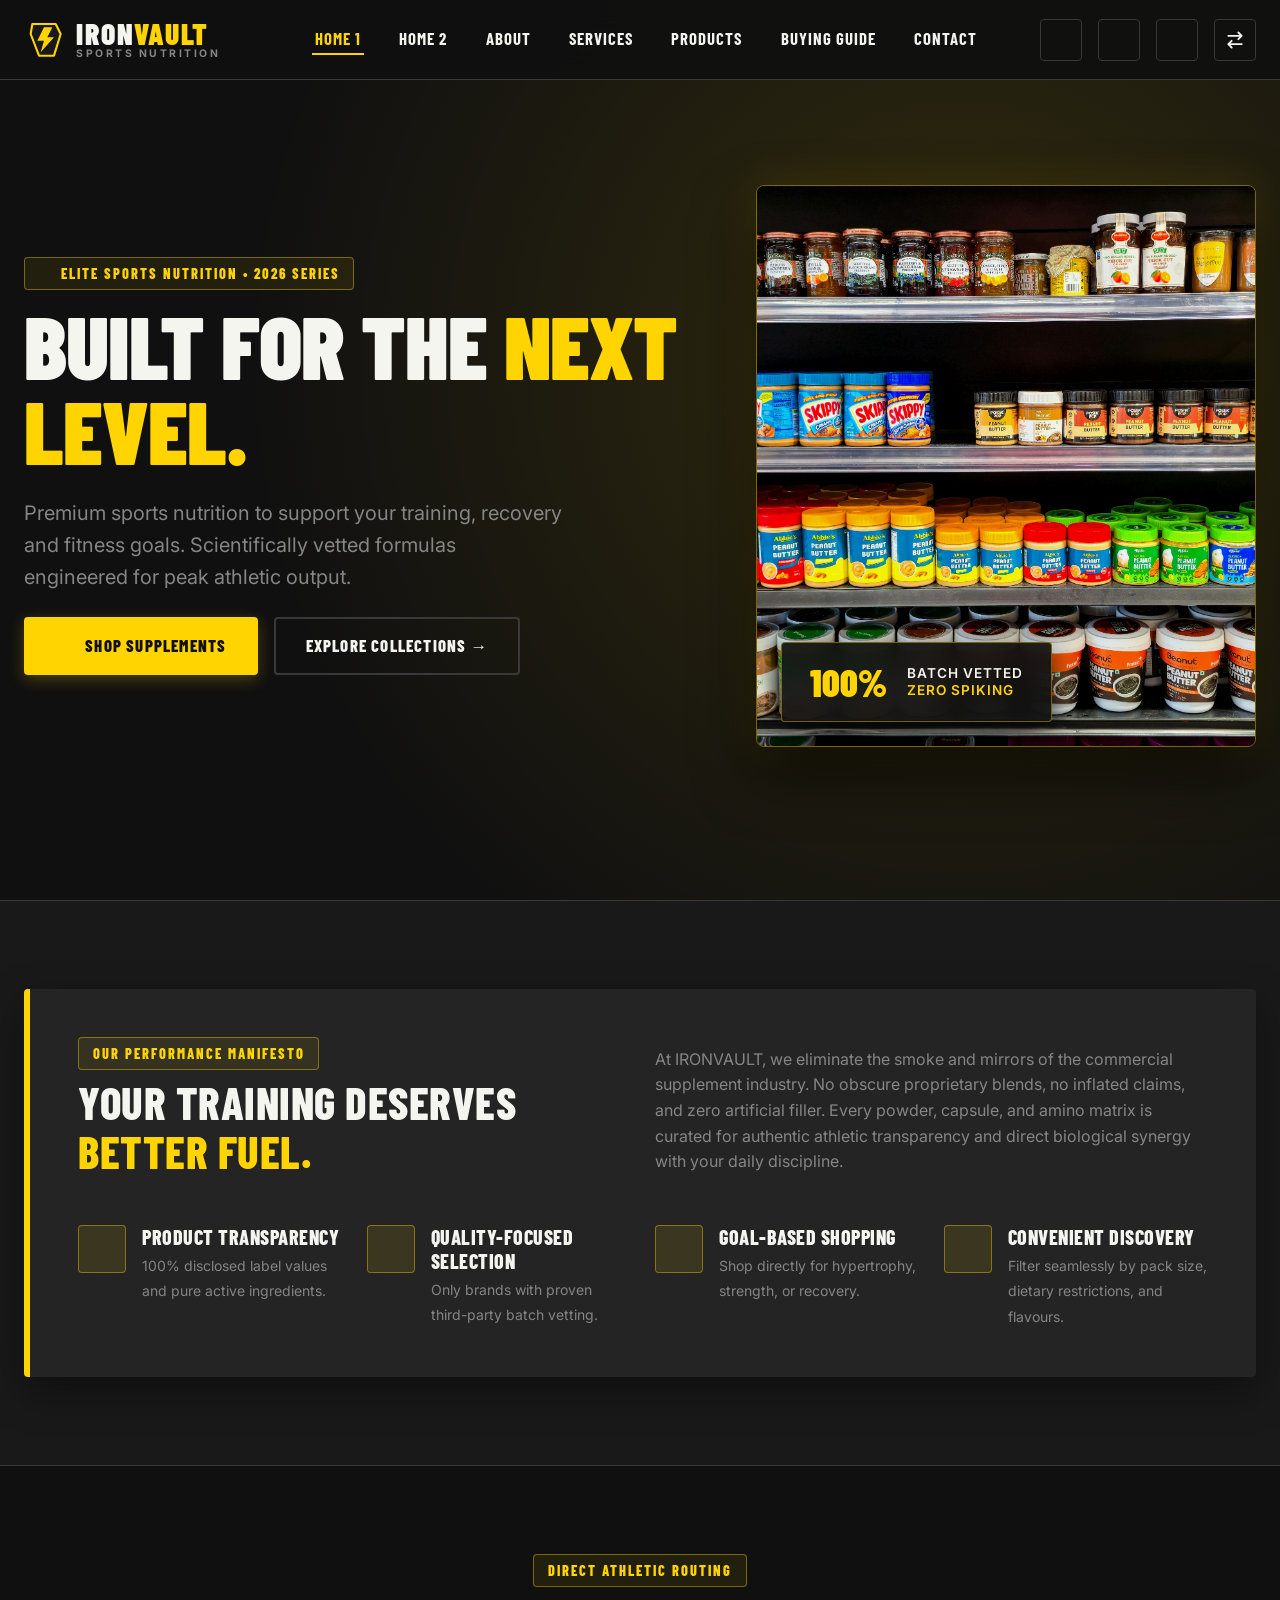
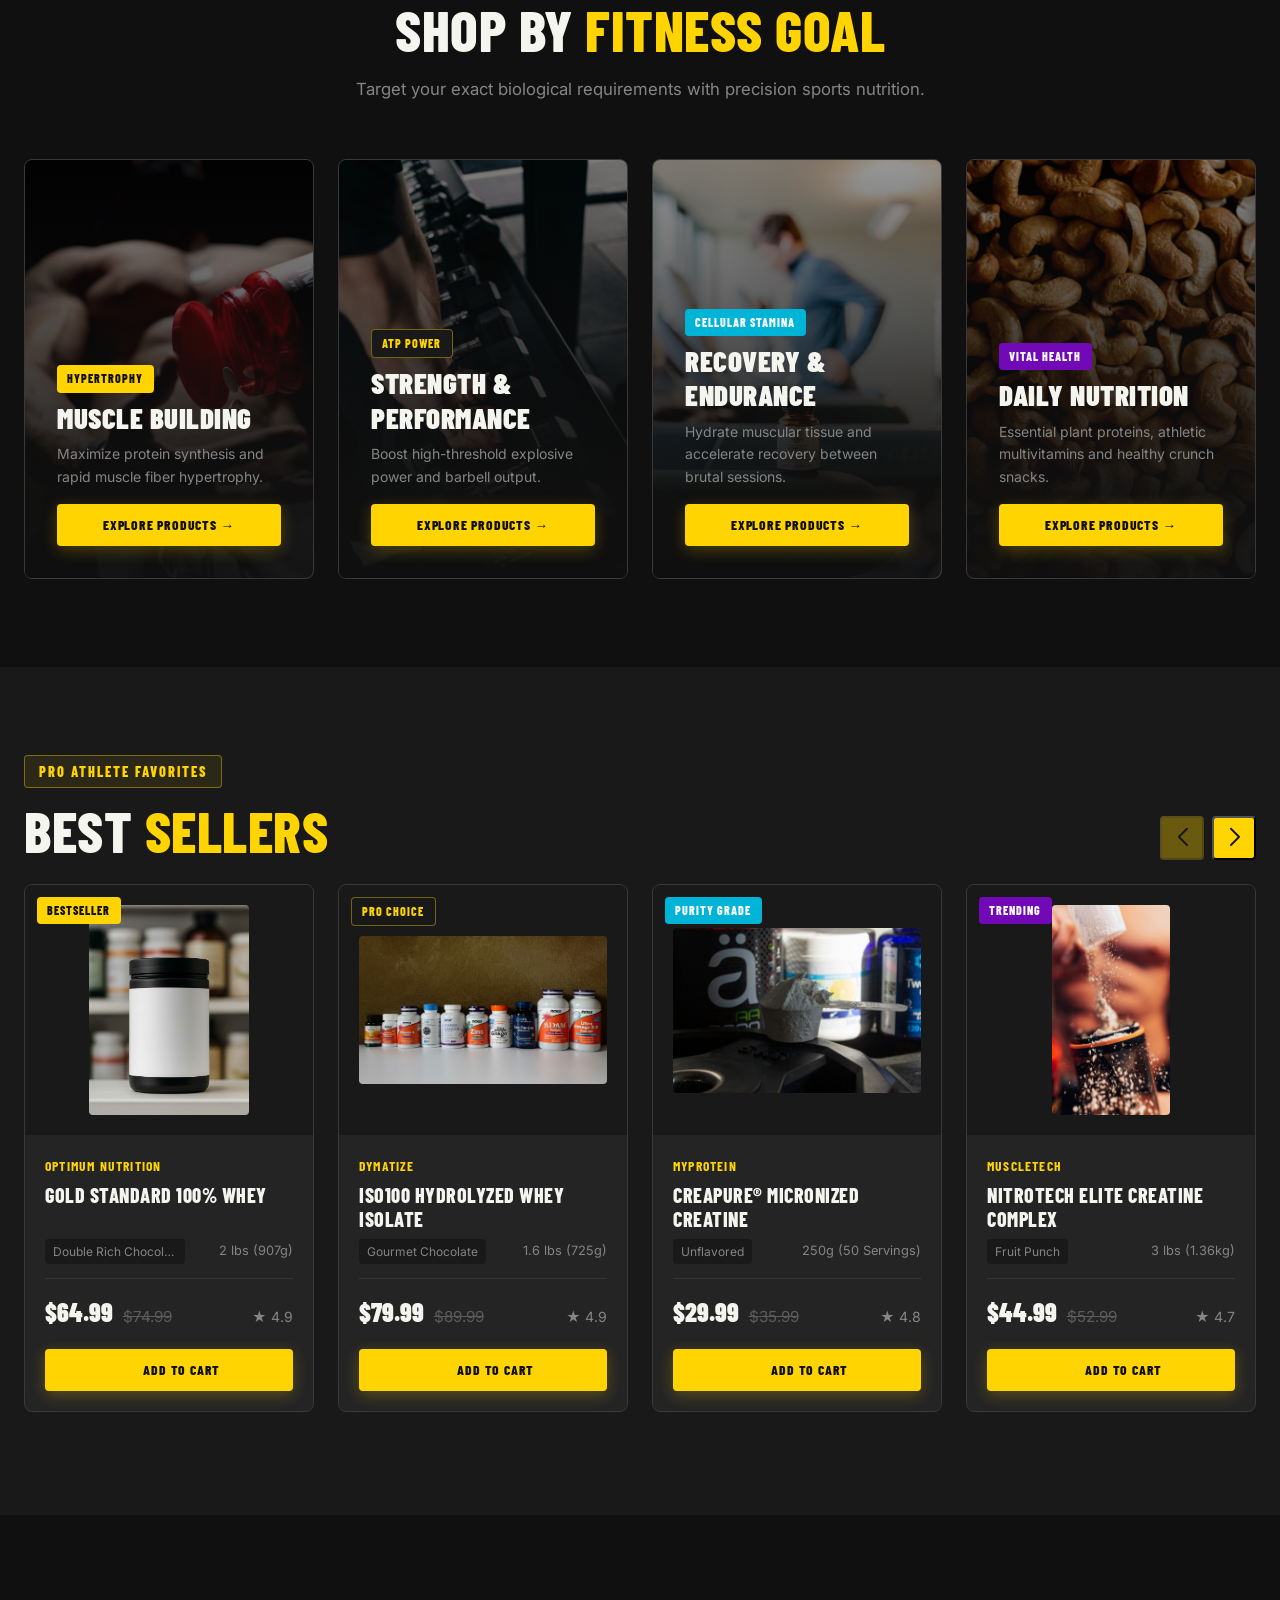
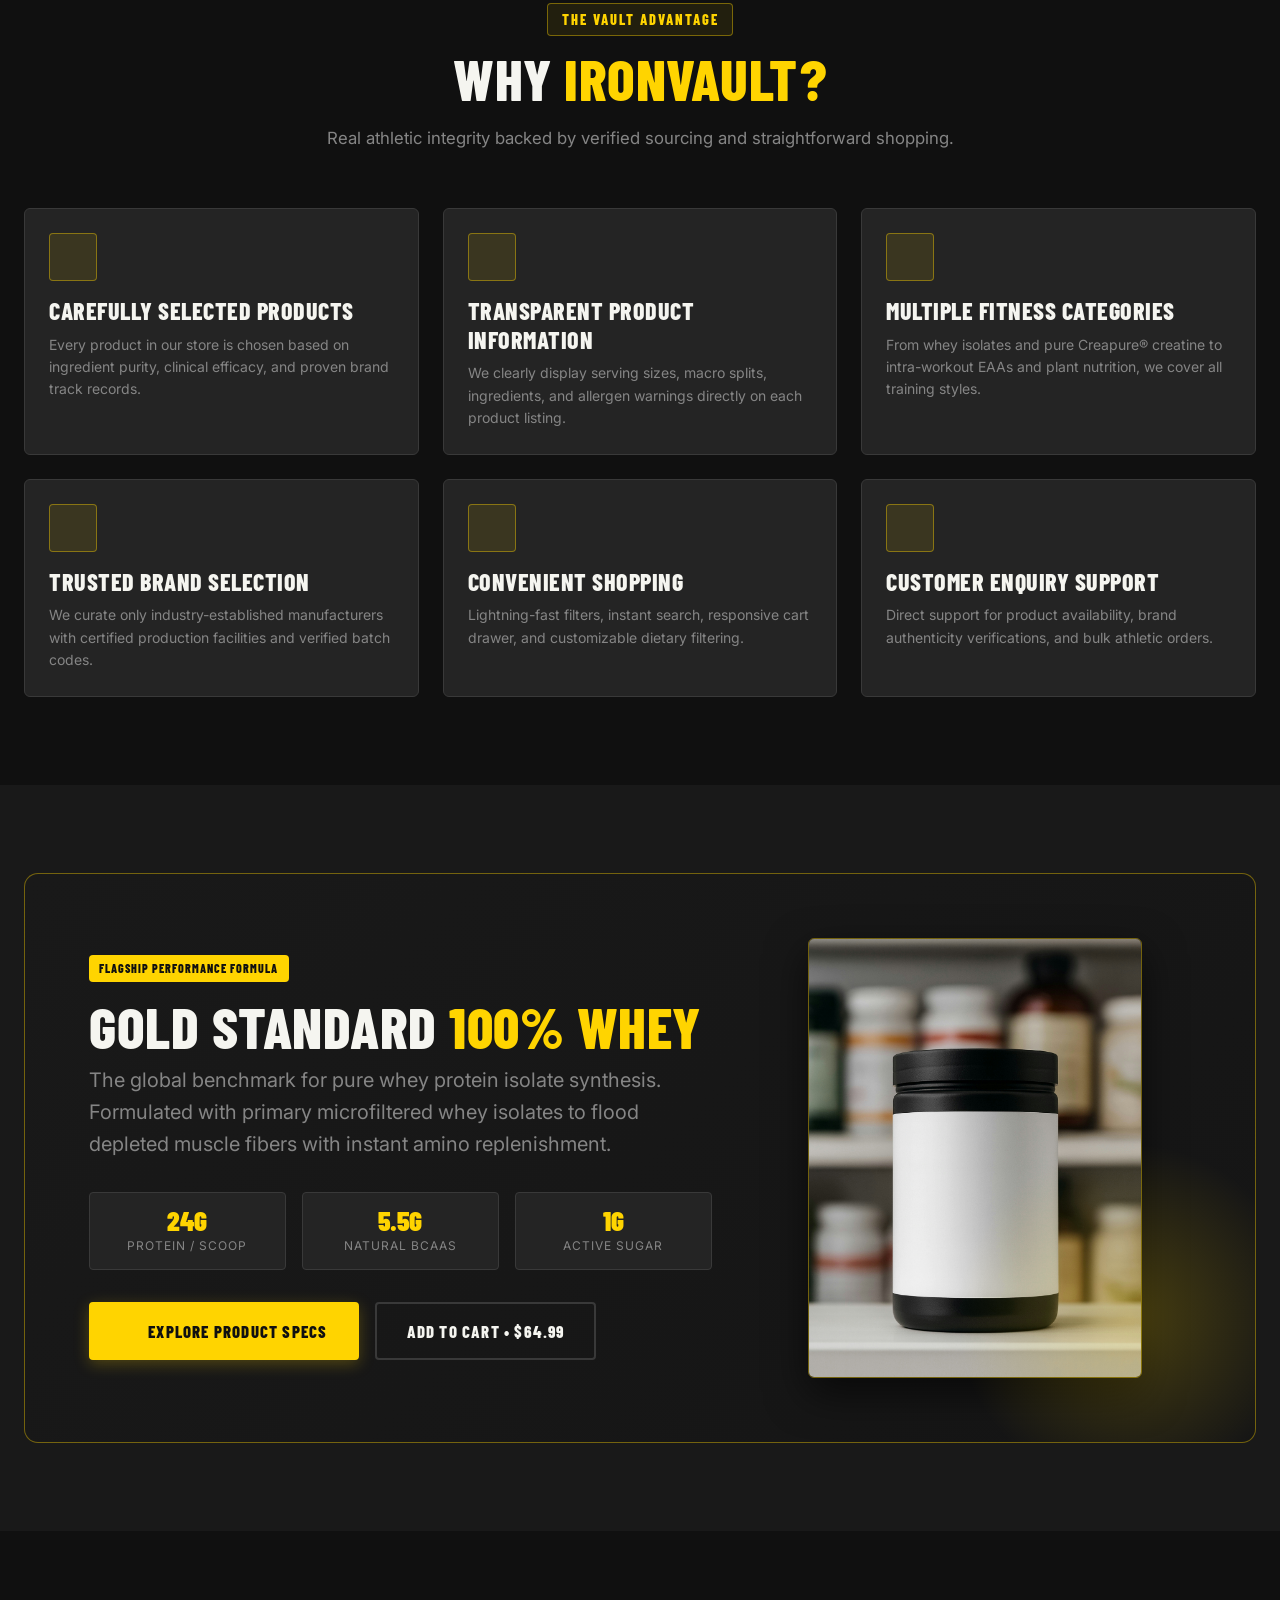
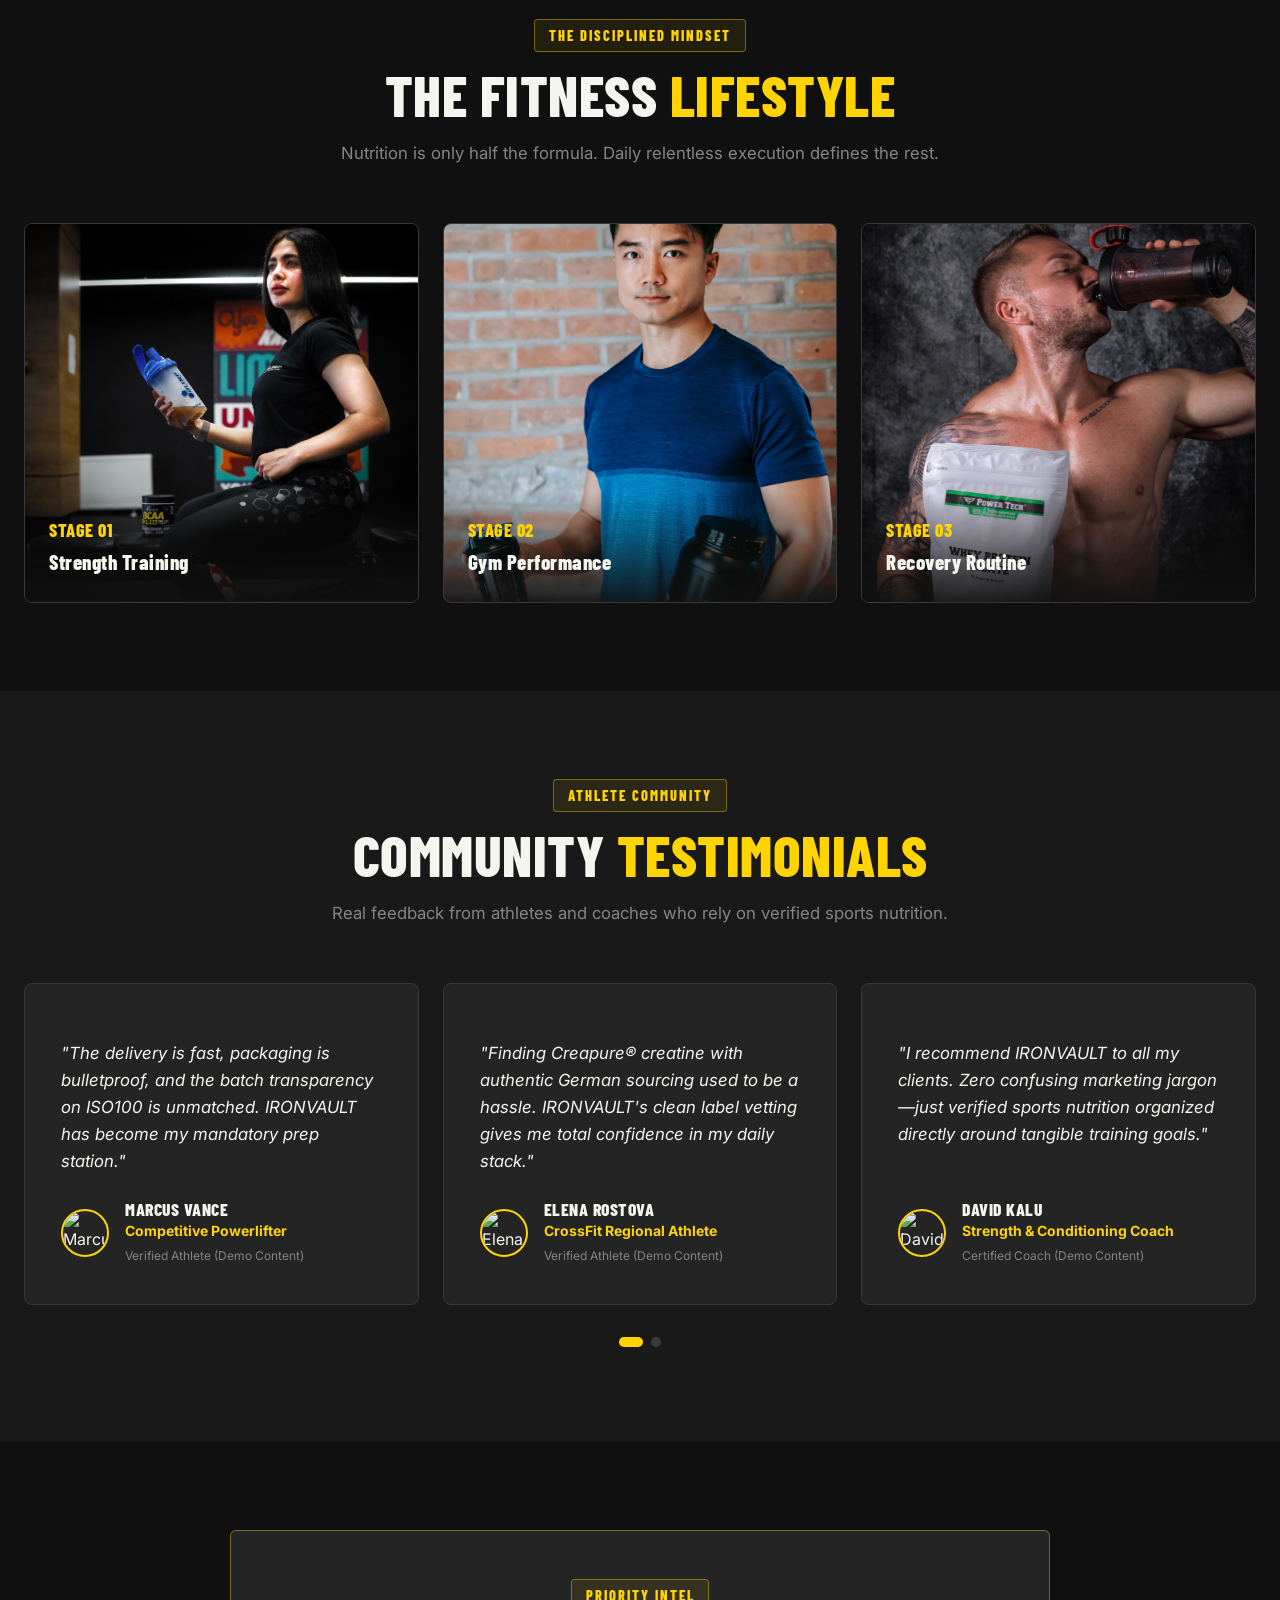
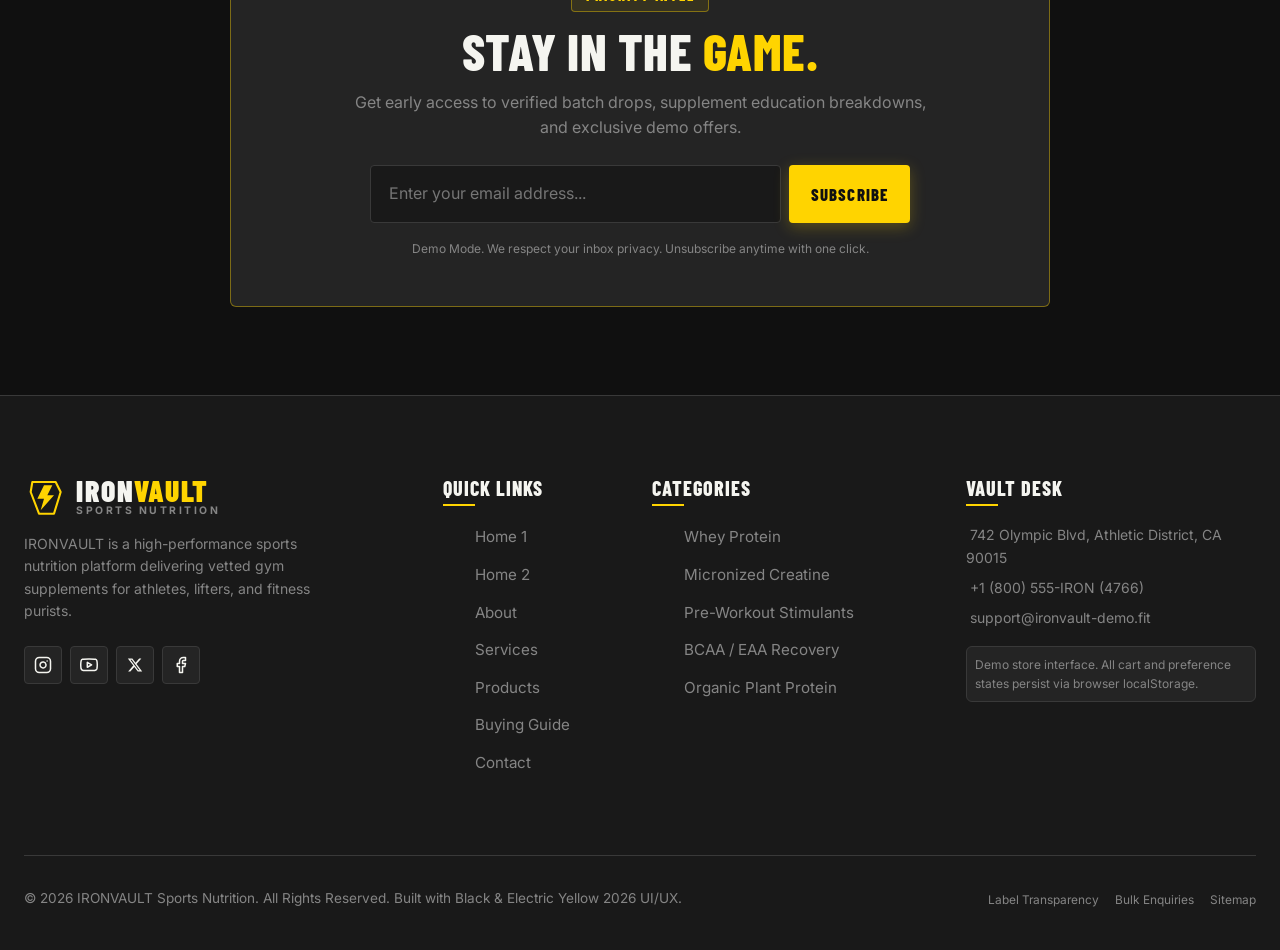
==== index.html @ 3a50eca6 "feat: complete IRONVAULT protein & gym supplements store" ====
<!DOCTYPE html>
<html lang="en" data-theme="dark" dir="ltr">
<head>
  <meta charset="UTF-8" />
  <meta name="viewport" content="width=device-width, initial-scale=1.0" />
  <title>IRONVAULT | Fuel Your Strength. Define Your Limits.</title>
  <meta name="description" content="Premium sports nutrition and gym supplements store. Built for high-performance athletes, powerlifters, and fitness purists." />
  
  <!-- Favicon -->
  <link rel="icon" type="image/svg+xml" href="assets/images/favicon.svg" />

  <!-- Google Fonts -->
  <link rel="preconnect" href="https://fonts.googleapis.com" />
  <link rel="preconnect" href="https://fonts.gstatic.com" crossorigin />
  <link href="https://fonts.googleapis.com/css2?family=Barlow+Condensed:ital,wght@0,400;0,600;0,700;0,800;0,900;1,700&family=Inter:wght@300;400;500;600;700&family=Syne:wght@700;800;900&display=swap" rel="stylesheet" />

  <!-- Bootstrap 5 CSS -->
  <link href="https://cdn.jsdelivr.net/npm/bootstrap@5.3.3/dist/css/bootstrap.min.css" rel="stylesheet" />
  <!-- Swiper CSS -->
  <link rel="stylesheet" href="https://cdn.jsdelivr.net/npm/swiper@11/swiper-bundle.min.css" />
  <!-- AOS CSS -->
  <link href="https://unpkg.com/aos@2.3.1/dist/aos.css" rel="stylesheet" />
  
  <!-- Core Theme Styles -->
  <link rel="stylesheet" href="css/style.css" />
  <link rel="stylesheet" href="css/custom.css" />
</head>
<body>

  <!-- ==========================================================================
       GLOBAL NAVBAR
       Responsive Rule: At <=1024px, show ONLY Logo and Hamburger!
       ========================================================================== -->
  <nav class="iron-navbar">
    <div class="iron-container navbar-wrapper">
      <!-- Brand Logo -->
      <a href="index.html" class="brand-logo-link" aria-label="IRONVAULT Home">
        <svg class="brand-logo-mark" viewBox="0 0 48 48" fill="none" xmlns="http://www.w3.org/2000/svg">
          <polygon points="10,6 38,6 44,18 36,44 18,44 8,18" fill="#191919" stroke="#FFD400" stroke-width="2.5" stroke-linejoin="round"/>
          <polygon points="24,10 34,10 28,22 36,22 20,40 24,26 16,26" fill="#FFD400"/>
        </svg>
        <div class="brand-logo-text">
          <span class="brand-logo-name">IRON<span class="text-electric">VAULT</span></span>
          <span class="brand-logo-tag">SPORTS NUTRITION</span>
        </div>
      </a>

      <!-- Desktop Navigation Menu (>1024px) -->
      <ul class="desktop-nav-menu mb-0">
        <li><a href="index.html" class="desktop-nav-link active">Home 1</a></li>
        <li><a href="home-2.html" class="desktop-nav-link">Home 2</a></li>
        <li><a href="about.html" class="desktop-nav-link">About</a></li>
        <li><a href="services.html" class="desktop-nav-link">Services</a></li>
        <li><a href="products.html" class="desktop-nav-link">Products</a></li>
        <li><a href="buying-guide.html" class="desktop-nav-link">Buying Guide</a></li>
        <li><a href="contact.html" class="desktop-nav-link">Contact</a></li>
      </ul>

      <!-- Desktop Nav Actions (>1024px) -->
      <div class="desktop-nav-actions">
        <!-- Search Button -->
        <button type="button" class="nav-icon-btn" onclick="IRONVAULT_STORE.toggleSearchModal(true)" title="Search Supplements">
          <i data-lucide="search" style="width: 20px; height: 20px;"></i>
        </button>

        <!-- Cart Button with Counter Badge -->
        <button type="button" class="nav-icon-btn" onclick="IRONVAULT_STORE.toggleCartDrawer(true)" title="Shopping Cart">
          <i data-lucide="shopping-bag" style="width: 20px; height: 20px;"></i>
          <span class="cart-count-badge" style="display: none;">0</span>
        </button>

        <!-- Theme Switcher (Square Icon Button) -->
        <button type="button" class="nav-icon-btn" onclick="IRONVAULT_STORE.toggleTheme()" title="Toggle Light/Dark Theme" aria-label="Toggle Theme">
          <i data-lucide="moon" class="theme-toggle-icon" style="width: 20px; height: 20px;"></i>
        </button>

        <!-- RTL/LTR Direction Switcher (Square Icon Button) -->
        <button type="button" class="nav-icon-btn" onclick="IRONVAULT_STORE.toggleDirection()" title="Toggle RTL/LTR" aria-label="Toggle RTL/LTR">
          <svg width="20" height="20" viewBox="0 0 24 24" fill="none" stroke="currentColor" stroke-width="2.2" stroke-linecap="round" stroke-linejoin="round">
            <path d="M20 7H4M16 3l4 4-4 4M4 17h16M8 21l-4-4 4-4"/>
          </svg>
        </button>
      </div>

      <!-- Hamburger Button (Displayed at <=1024px on the right corner) -->
      <button type="button" class="hamburger-toggle-btn" id="hamburgerToggleBtn" aria-label="Open Navigation Drawer">
        <i data-lucide="menu" style="width: 24px; height: 24px;"></i>
      </button>
    </div>
  </nav>

  <!-- Mobile Offcanvas Drawer (Holds all links and actions for <=1024px) -->
  <div class="offcanvas-backdrop" id="mobileNavBackdrop"></div>
  <aside class="iron-offcanvas" id="ironMobileOffcanvas">
    <div class="offcanvas-header">
      <a href="index.html" class="brand-logo-link">
        <svg class="brand-logo-mark" viewBox="0 0 48 48" fill="none" xmlns="http://www.w3.org/2000/svg" style="width: 32px; height: 32px;">
          <polygon points="10,6 38,6 44,18 36,44 18,44 8,18" fill="#191919" stroke="#FFD400" stroke-width="2.5" stroke-linejoin="round"/>
          <polygon points="24,10 34,10 28,22 36,22 20,40 24,26 16,26" fill="#FFD400"/>
        </svg>
        <div class="brand-logo-text">
          <span class="brand-logo-name" style="font-size: 1.5rem;">IRON<span class="text-electric">VAULT</span></span>
        </div>
      </a>
      <button type="button" class="nav-icon-btn" id="offcanvasCloseBtn" aria-label="Close Drawer">
        <i data-lucide="x" style="width: 20px; height: 20px;"></i>
      </button>
    </div>
    <div class="offcanvas-body">
      <ul class="mobile-nav-links">
        <li><a href="index.html" class="mobile-nav-link active"><span>Home 1</span><i data-lucide="chevron-right" style="width: 18px;"></i></a></li>
        <li><a href="home-2.html" class="mobile-nav-link"><span>Home 2</span><i data-lucide="chevron-right" style="width: 18px;"></i></a></li>
        <li><a href="about.html" class="mobile-nav-link"><span>About</span><i data-lucide="chevron-right" style="width: 18px;"></i></a></li>
        <li><a href="services.html" class="mobile-nav-link"><span>Services</span><i data-lucide="chevron-right" style="width: 18px;"></i></a></li>
        <li><a href="products.html" class="mobile-nav-link"><span>Products</span><i data-lucide="chevron-right" style="width: 18px;"></i></a></li>
        <li><a href="buying-guide.html" class="mobile-nav-link"><span>Buying Guide</span><i data-lucide="chevron-right" style="width: 18px;"></i></a></li>
        <li><a href="contact.html" class="mobile-nav-link"><span>Contact</span><i data-lucide="chevron-right" style="width: 18px;"></i></a></li>
      </ul>

      <div class="mobile-nav-controls">
        <button type="button" class="btn-iron btn-outline-electric w-100 justify-content-start" onclick="IRONVAULT_STORE.toggleSearchModal(true)">
          <i data-lucide="search" style="width: 18px; height: 18px;"></i>
          <span>Search Products</span>
        </button>

        <button type="button" class="btn-iron btn-electric w-100 justify-content-between" onclick="IRONVAULT_STORE.toggleCartDrawer(true)">
          <span class="d-flex align-items-center gap-2">
            <i data-lucide="shopping-bag" style="width: 18px; height: 18px;"></i>
            <span>View Shopping Cart</span>
          </span>
          <span class="cart-count-badge" style="position: static; display: none;">0</span>
        </button>

        <div class="mobile-control-row">
          <span class="small fw-bold text-muted-custom">THEME MODE</span>
          <button type="button" class="nav-icon-btn" onclick="IRONVAULT_STORE.toggleTheme()" title="Toggle Theme" aria-label="Toggle Theme">
            <i data-lucide="moon" class="theme-toggle-icon" style="width: 20px; height: 20px;"></i>
          </button>
        </div>

        <div class="mobile-control-row">
          <span class="small fw-bold text-muted-custom">LANGUAGE DIRECTION</span>
          <button type="button" class="nav-icon-btn" onclick="IRONVAULT_STORE.toggleDirection()" title="Toggle RTL/LTR" aria-label="Toggle RTL/LTR">
            <svg width="20" height="20" viewBox="0 0 24 24" fill="none" stroke="currentColor" stroke-width="2.2" stroke-linecap="round" stroke-linejoin="round">
              <path d="M20 7H4M16 3l4 4-4 4M4 17h16M8 21l-4-4 4-4"/>
            </svg>
          </button>
        </div>
      </div>
    </div>
  </aside>

  <!-- ==========================================================================
       PAGE 1 – HOME VERSION 1: THE PERFORMANCE EDITORIAL
       ========================================================================== -->
  <main>
    <!-- SECTION 1 – HERO -->
    <section class="home1-hero">
      <div id="threeCanvasContainer" class="three-canvas-bg"></div>
      
      <div class="iron-container">
        <div class="hero-editorial-grid">
          <!-- Text Column -->
          <div>
            <div class="hero-tag-anim">
              <span class="section-tag">
                <i data-lucide="zap" style="width: 14px; height: 14px;"></i>
                Elite Sports Nutrition &bull; 2026 Series
              </span>
            </div>
            
            <h1 class="hero-headline-xl">
              BUILT FOR THE <span class="text-electric">NEXT LEVEL.</span>
            </h1>

            <p class="hero-sub-anim fs-5 text-muted-custom mb-4" style="max-width: 540px;">
              Premium sports nutrition to support your training, recovery and fitness goals. Scientifically vetted formulas engineered for peak athletic output.
            </p>

            <div class="d-flex flex-wrap gap-3">
              <a href="products.html" class="btn-iron btn-electric hero-cta-anim">
                <i data-lucide="dumbbell" style="width: 20px; height: 20px;"></i>
                Shop Supplements
              </a>
              <a href="#goalSection" class="btn-iron btn-outline-electric hero-cta-anim">
                Explore Collections &rarr;
              </a>
            </div>
          </div>

          <!-- Athlete Showcase Column -->
          <div>
            <div class="hero-athlete-showcase">
              <img src="im/zoshua-colah-RLVijPav1kU-unsplash.jpg" 
                   alt="Elite Athlete Heavy Training in Dark Gym" 
                   class="hero-athlete-img" />
              
              <div class="hero-floating-stat">
                <div class="floating-stat-num">100%</div>
                <div class="floating-stat-label">
                  Batch Vetted<br /><span class="text-electric">Zero Spiking</span>
                </div>
              </div>
            </div>
          </div>
        </div>
      </div>
    </section>

    <!-- SECTION 2 – BRAND STATEMENT -->
    <section class="section-padding brand-statement-section">
      <div class="iron-container">
        <div class="statement-box" data-aos="fade-up">
          <div class="row align-items-center g-4">
            <div class="col-lg-6">
              <span class="section-tag mb-2">Our Performance Manifesto</span>
              <h2 class="display-font" style="font-size: clamp(2rem, 3.5vw, 3.2rem); line-height: 1.1;">
                YOUR TRAINING DESERVES <span class="text-electric">BETTER FUEL.</span>
              </h2>
            </div>
            <div class="col-lg-6">
              <p class="fs-6 text-muted-custom mb-0">
                At IRONVAULT, we eliminate the smoke and mirrors of the commercial supplement industry. No obscure proprietary blends, no inflated claims, and zero artificial filler. Every powder, capsule, and amino matrix is curated for authentic athletic transparency and direct biological synergy with your daily discipline.
              </p>
            </div>
          </div>

          <div class="statement-pillars-grid">
            <div class="statement-pillar-item">
              <div class="pillar-icon-box">
                <i data-lucide="shield-check" style="width: 24px; height: 24px;"></i>
              </div>
              <div>
                <h5 class="mb-1">Product Transparency</h5>
                <small class="text-muted-custom">100% disclosed label values and pure active ingredients.</small>
              </div>
            </div>

            <div class="statement-pillar-item">
              <div class="pillar-icon-box">
                <i data-lucide="check-circle" style="width: 24px; height: 24px;"></i>
              </div>
              <div>
                <h5 class="mb-1">Quality-Focused Selection</h5>
                <small class="text-muted-custom">Only brands with proven third-party batch vetting.</small>
              </div>
            </div>

            <div class="statement-pillar-item">
              <div class="pillar-icon-box">
                <i data-lucide="target" style="width: 24px; height: 24px;"></i>
              </div>
              <div>
                <h5 class="mb-1">Goal-Based Shopping</h5>
                <small class="text-muted-custom">Shop directly for hypertrophy, strength, or recovery.</small>
              </div>
            </div>

            <div class="statement-pillar-item">
              <div class="pillar-icon-box">
                <i data-lucide="compass" style="width: 24px; height: 24px;"></i>
              </div>
              <div>
                <h5 class="mb-1">Convenient Discovery</h5>
                <small class="text-muted-custom">Filter seamlessly by pack size, dietary restrictions, and flavours.</small>
              </div>
            </div>
          </div>
        </div>
      </div>
    </section>

    <!-- SECTION 3 – SHOP BY GOAL -->
    <section class="section-padding" id="goalSection">
      <div class="iron-container">
        <div class="section-header" data-aos="fade-up">
          <span class="section-tag">Direct Athletic Routing</span>
          <h2 class="section-title">SHOP BY <span class="text-electric">FITNESS GOAL</span></h2>
          <p class="section-subtitle">Target your exact biological requirements with precision sports nutrition.</p>
        </div>

        <div class="row g-4">
          <!-- Goal 1: Muscle Building -->
          <div class="col-lg-3 col-md-6 d-flex" data-aos="fade-up" data-aos-delay="100">
            <div class="goal-card w-100">
              <img src="im/pexels-ibrahim-hafedh-433322428-16216609.jpg" 
                   alt="Muscle Building Bodybuilding" class="goal-card-bg-img" />
              <div class="goal-card-gradient"></div>
              <div class="goal-card-content">
                <span class="badge-custom badge-bestseller mb-2">HYPERTROPHY</span>
                <h3 class="goal-card-title">Muscle Building</h3>
                <p class="small text-muted-custom mb-3">Maximize protein synthesis and rapid muscle fiber hypertrophy.</p>
                <a href="products.html?goal=Muscle%20Building" class="btn-iron btn-electric btn-sm-iron w-100">
                  Explore Products &rarr;
                </a>
              </div>
            </div>
          </div>

          <!-- Goal 2: Strength & Performance -->
          <div class="col-lg-3 col-md-6 d-flex" data-aos="fade-up" data-aos-delay="200">
            <div class="goal-card w-100">
              <img src="im/ambitious-studio-rick-barrett-t9bG_FOXqMA-unsplash.jpg" 
                   alt="Strength and Performance Barbell Lift" class="goal-card-bg-img" />
              <div class="goal-card-gradient"></div>
              <div class="goal-card-content">
                <span class="badge-custom badge-pro mb-2">ATP POWER</span>
                <h3 class="goal-card-title">Strength &amp; Performance</h3>
                <p class="small text-muted-custom mb-3">Boost high-threshold explosive power and barbell output.</p>
                <a href="products.html?goal=Strength%20%26%20Performance" class="btn-iron btn-electric btn-sm-iron w-100">
                  Explore Products &rarr;
                </a>
              </div>
            </div>
          </div>

          <!-- Goal 3: Recovery & Endurance -->
          <div class="col-lg-3 col-md-6 d-flex" data-aos="fade-up" data-aos-delay="300">
            <div class="goal-card w-100">
              <img src="im/pexels-tree-of-life-seeds-1708680-3640733.jpg" 
                   alt="Recovery and Endurance Training" class="goal-card-bg-img" />
              <div class="goal-card-gradient"></div>
              <div class="goal-card-content">
                <span class="badge-custom badge-purity mb-2">CELLULAR STAMINA</span>
                <h3 class="goal-card-title">Recovery &amp; Endurance</h3>
                <p class="small text-muted-custom mb-3">Hydrate muscular tissue and accelerate recovery between brutal sessions.</p>
                <a href="products.html?goal=Recovery" class="btn-iron btn-electric btn-sm-iron w-100">
                  Explore Products &rarr;
                </a>
              </div>
            </div>
          </div>

          <!-- Goal 4: Daily Nutrition -->
          <div class="col-lg-3 col-md-6 d-flex" data-aos="fade-up" data-aos-delay="400">
            <div class="goal-card w-100">
              <img src="im/pexels-shuvalova-natalia-415991090-18876240.jpg" 
                   alt="Daily Nutrition and Plant Protein" class="goal-card-bg-img" />
              <div class="goal-card-gradient"></div>
              <div class="goal-card-content">
                <span class="badge-custom badge-trending mb-2">VITAL HEALTH</span>
                <h3 class="goal-card-title">Daily Nutrition</h3>
                <p class="small text-muted-custom mb-3">Essential plant proteins, athletic multivitamins and healthy crunch snacks.</p>
                <a href="products.html?goal=Daily%20Nutrition" class="btn-iron btn-electric btn-sm-iron w-100">
                  Explore Products &rarr;
                </a>
              </div>
            </div>
          </div>
        </div>
      </div>
    </section>

    <!-- SECTION 4 – BEST SELLERS (SWIPER SLIDER) -->
    <section class="section-padding bg-secondary-custom">
      <div class="iron-container">
        <div class="d-flex flex-wrap align-items-end justify-content-between mb-4">
          <div>
            <span class="section-tag">Pro Athlete Favorites</span>
            <h2 class="section-title mb-0">BEST <span class="text-electric">SELLERS</span></h2>
          </div>
          <!-- Swiper Navigation Arrows -->
          <div class="d-flex gap-2 mt-3 mt-md-0">
            <button class="swiper-button-prev bestseller-prev position-static m-0" aria-label="Previous"></button>
            <button class="swiper-button-next bestseller-next position-static m-0" aria-label="Next"></button>
          </div>
        </div>

        <div class="swiper bestsellers-swiper">
          <div class="swiper-wrapper" id="bestsellerSwiperWrapper">
            <!-- Dynamic slides rendered via js/home-1.js -->
          </div>
        </div>
      </div>
    </section>

    <!-- SECTION 5 – WHY IRONVAULT? -->
    <section class="section-padding">
      <div class="iron-container">
        <div class="section-header" data-aos="fade-up">
          <span class="section-tag">The Vault Advantage</span>
          <h2 class="section-title">WHY <span class="text-electric">IRONVAULT?</span></h2>
          <p class="section-subtitle">Real athletic integrity backed by verified sourcing and straightforward shopping.</p>
        </div>

        <div class="row g-4">
          <div class="col-lg-4 col-md-6" data-aos="fade-up" data-aos-delay="100">
            <div class="p-4 bg-card-custom rounded border h-100" style="border-color: var(--border-color) !important;">
              <div class="pillar-icon-box mb-3">
                <i data-lucide="check-square" style="width: 24px; height: 24px;"></i>
              </div>
              <h4 class="mb-2">Carefully Selected Products</h4>
              <p class="small text-muted-custom mb-0">Every product in our store is chosen based on ingredient purity, clinical efficacy, and proven brand track records.</p>
            </div>
          </div>

          <div class="col-lg-4 col-md-6" data-aos="fade-up" data-aos-delay="200">
            <div class="p-4 bg-card-custom rounded border h-100" style="border-color: var(--border-color) !important;">
              <div class="pillar-icon-box mb-3">
                <i data-lucide="file-text" style="width: 24px; height: 24px;"></i>
              </div>
              <h4 class="mb-2">Transparent Product Information</h4>
              <p class="small text-muted-custom mb-0">We clearly display serving sizes, macro splits, ingredients, and allergen warnings directly on each product listing.</p>
            </div>
          </div>

          <div class="col-lg-4 col-md-6" data-aos="fade-up" data-aos-delay="300">
            <div class="p-4 bg-card-custom rounded border h-100" style="border-color: var(--border-color) !important;">
              <div class="pillar-icon-box mb-3">
                <i data-lucide="layers" style="width: 24px; height: 24px;"></i>
              </div>
              <h4 class="mb-2">Multiple Fitness Categories</h4>
              <p class="small text-muted-custom mb-0">From whey isolates and pure Creapure® creatine to intra-workout EAAs and plant nutrition, we cover all training styles.</p>
            </div>
          </div>

          <div class="col-lg-4 col-md-6" data-aos="fade-up" data-aos-delay="400">
            <div class="p-4 bg-card-custom rounded border h-100" style="border-color: var(--border-color) !important;">
              <div class="pillar-icon-box mb-3">
                <i data-lucide="award" style="width: 24px; height: 24px;"></i>
              </div>
              <h4 class="mb-2">Trusted Brand Selection</h4>
              <p class="small text-muted-custom mb-0">We curate only industry-established manufacturers with certified production facilities and verified batch codes.</p>
            </div>
          </div>

          <div class="col-lg-4 col-md-6" data-aos="fade-up" data-aos-delay="500">
            <div class="p-4 bg-card-custom rounded border h-100" style="border-color: var(--border-color) !important;">
              <div class="pillar-icon-box mb-3">
                <i data-lucide="shopping-cart" style="width: 24px; height: 24px;"></i>
              </div>
              <h4 class="mb-2">Convenient Shopping</h4>
              <p class="small text-muted-custom mb-0">Lightning-fast filters, instant search, responsive cart drawer, and customizable dietary filtering.</p>
            </div>
          </div>

          <div class="col-lg-4 col-md-6" data-aos="fade-up" data-aos-delay="600">
            <div class="p-4 bg-card-custom rounded border h-100" style="border-color: var(--border-color) !important;">
              <div class="pillar-icon-box mb-3">
                <i data-lucide="message-square" style="width: 24px; height: 24px;"></i>
              </div>
              <h4 class="mb-2">Customer Enquiry Support</h4>
              <p class="small text-muted-custom mb-0">Direct support for product availability, brand authenticity verifications, and bulk athletic orders.</p>
            </div>
          </div>
        </div>
      </div>
    </section>

    <!-- SECTION 6 – FEATURED PRODUCT BANNER -->
    <section class="section-padding bg-secondary-custom">
      <div class="iron-container">
        <div class="featured-showcase-banner" data-aos="zoom-in">
          <div class="row align-items-center g-5">
            <div class="col-lg-7">
              <span class="badge-custom badge-bestseller mb-3">FLAGSHIP PERFORMANCE FORMULA</span>
              <h2 class="display-font" style="font-size: clamp(2.4rem, 4.5vw, 4rem); line-height: 1;">
                GOLD STANDARD <span class="text-electric">100% WHEY</span>
              </h2>
              <p class="fs-5 text-muted-custom mb-4">
                The global benchmark for pure whey protein isolate synthesis. Formulated with primary microfiltered whey isolates to flood depleted muscle fibers with instant amino replenishment.
              </p>

              <!-- Product Specifications -->
              <div class="specs-grid">
                <div class="spec-badge">
                  <div class="spec-val">24G</div>
                  <div class="spec-lbl">Protein / Scoop</div>
                </div>
                <div class="spec-badge">
                  <div class="spec-val">5.5G</div>
                  <div class="spec-lbl">Natural BCAAs</div>
                </div>
                <div class="spec-badge">
                  <div class="spec-val">1G</div>
                  <div class="spec-lbl">Active Sugar</div>
                </div>
              </div>

              <div class="d-flex flex-wrap align-items-center gap-3">
                <button class="btn-iron btn-electric" onclick="IRONVAULT_STORE.openQuickView('iv-gold-whey-on')">
                  <i data-lucide="eye" style="width: 18px; height: 18px;"></i>
                  Explore Product Specs
                </button>
                <button class="btn-iron btn-outline-electric" onclick="IRONVAULT_STORE.addToCart('iv-gold-whey-on')">
                  Add to Cart &bull; $64.99
                </button>
              </div>
            </div>

            <div class="col-lg-5 text-center">
              <img src="im/nutraseller-manufacturing-OaCmHesHp8M-unsplash.jpg" 
                   alt="Gold Standard Whey Protein Jar" 
                   class="img-fluid rounded" style="max-height: 440px; object-fit: cover; border: 1px solid var(--border-electric); box-shadow: 0 15px 40px rgba(0,0,0,0.6);" />
            </div>
          </div>
        </div>
      </div>
    </section>

    <!-- SECTION 7 – FITNESS LIFESTYLE COLLAGE -->
    <section class="section-padding">
      <div class="iron-container">
        <div class="section-header" data-aos="fade-up">
          <span class="section-tag">The Disciplined Mindset</span>
          <h2 class="section-title">THE FITNESS <span class="text-electric">LIFESTYLE</span></h2>
          <p class="section-subtitle">Nutrition is only half the formula. Daily relentless execution defines the rest.</p>
        </div>

        <div class="row g-4">
          <!-- Strength Training -->
          <div class="col-lg-4 col-md-6" data-aos="fade-up" data-aos-delay="100">
            <div class="lifestyle-card">
              <img src="im/pexels-ibrahim-hafedh-433322428-16412053.jpg" 
                   alt="Heavy Barbell Squat Strength Training" class="lifestyle-img" />
              <div class="lifestyle-caption">
                <span class="text-electric d-block small">STAGE 01</span>
                Strength Training
              </div>
            </div>
          </div>

          <!-- Gym Performance -->
          <div class="col-lg-4 col-md-6" data-aos="fade-up" data-aos-delay="200">
            <div class="lifestyle-card">
              <img src="im/pexels-andres-ayrton-6551143.jpg" 
                   alt="High Intensity Gym Performance" class="lifestyle-img" />
              <div class="lifestyle-caption">
                <span class="text-electric d-block small">STAGE 02</span>
                Gym Performance
              </div>
            </div>
          </div>

          <!-- Recovery Routine -->
          <div class="col-lg-4 col-md-12" data-aos="fade-up" data-aos-delay="300">
            <div class="lifestyle-card">
              <img src="im/pexels-octavianpopa-5236668.jpg" 
                   alt="Hydration and Post-Workout Recovery Routine" class="lifestyle-img" />
              <div class="lifestyle-caption">
                <span class="text-electric d-block small">STAGE 03</span>
                Recovery Routine
              </div>
            </div>
          </div>
        </div>
      </div>
    </section>

    <!-- SECTION 8 – CUSTOMER REVIEWS (SWIPER) -->
    <section class="section-padding bg-secondary-custom">
      <div class="iron-container">
        <div class="section-header" data-aos="fade-up">
          <span class="section-tag">Athlete Community</span>
          <h2 class="section-title">COMMUNITY <span class="text-electric">TESTIMONIALS</span></h2>
          <p class="section-subtitle">Real feedback from athletes and coaches who rely on verified sports nutrition.</p>
        </div>

        <div class="swiper reviews-swiper" data-aos="fade-up">
          <div class="swiper-wrapper" id="reviewsSwiperWrapper">
            <!-- Dynamic reviews loaded via js/home-1.js -->
          </div>
          <div class="swiper-pagination reviews-pagination mt-4 position-static"></div>
        </div>
      </div>
    </section>

    <!-- SECTION 9 – NEWSLETTER -->
    <section class="section-padding position-relative overflow-hidden">
      <div class="iron-container text-center">
        <div class="p-5 bg-card-custom rounded border mx-auto" style="max-width: 820px; border-color: var(--border-electric) !important;" data-aos="zoom-in">
          <span class="section-tag mb-2">Priority Intel</span>
          <h2 class="display-font mb-2" style="font-size: clamp(2.4rem, 4vw, 3.6rem);">STAY IN THE <span class="text-electric">GAME.</span></h2>
          <p class="text-muted-custom mb-4" style="max-width: 580px; margin-left: auto; margin-right: auto;">
            Get early access to verified batch drops, supplement education breakdowns, and exclusive demo offers.
          </p>

          <form class="newsletter-form d-flex flex-column flex-sm-row gap-2 justify-content-center mx-auto" style="max-width: 540px;">
            <input type="email" class="iron-form-control flex-grow-1" placeholder="Enter your email address..." required />
            <button type="submit" class="btn-iron btn-electric">
              Subscribe
            </button>
          </form>
          <small class="text-muted-custom d-block mt-3" style="font-size: 0.75rem;">
            Demo Mode. We respect your inbox privacy. Unsubscribe anytime with one click.
          </small>
        </div>
      </div>
    </section>
  </main>

  <!-- ==========================================================================
       SECTION 10 – GLOBAL FOOTER
       ========================================================================== -->
  <footer class="iron-footer">
    <div class="iron-container">
      <div class="row g-4">
        <!-- Brand Info -->
        <div class="col-lg-4 col-md-6">
          <a href="index.html" class="brand-logo-link mb-3">
            <svg class="brand-logo-mark" viewBox="0 0 48 48" fill="none" xmlns="http://www.w3.org/2000/svg">
              <polygon points="10,6 38,6 44,18 36,44 18,44 8,18" fill="#191919" stroke="#FFD400" stroke-width="2.5" stroke-linejoin="round"/>
              <polygon points="24,10 34,10 28,22 36,22 20,40 24,26 16,26" fill="#FFD400"/>
            </svg>
            <div class="brand-logo-text">
              <span class="brand-logo-name">IRON<span class="text-electric">VAULT</span></span>
              <span class="brand-logo-tag">SPORTS NUTRITION</span>
            </div>
          </a>
          <p class="small text-muted-custom mb-4" style="max-width: 320px;">
            IRONVAULT is a high-performance sports nutrition platform delivering vetted gym supplements for athletes, lifters, and fitness purists.
          </p>
          <div class="d-flex gap-2">
            <a href="https://instagram.com" target="_blank" rel="noopener" class="social-icon-btn" aria-label="Instagram">
              <svg width="18" height="18" viewBox="0 0 24 24" fill="none" stroke="currentColor" stroke-width="2" stroke-linecap="round" stroke-linejoin="round">
                <rect x="2" y="2" width="20" height="20" rx="5" ry="5"></rect>
                <path d="M16 11.37A4 4 0 1 1 12.63 8 4 4 0 0 1 16 11.37z"></path>
                <line x1="17.5" y1="6.5" x2="17.51" y2="6.5"></line>
              </svg>
            </a>
            <a href="https://youtube.com" target="_blank" rel="noopener" class="social-icon-btn" aria-label="YouTube">
              <svg width="18" height="18" viewBox="0 0 24 24" fill="none" stroke="currentColor" stroke-width="2" stroke-linecap="round" stroke-linejoin="round">
                <path d="M22.54 6.42a2.78 2.78 0 0 0-1.94-2C18.88 4 12 4 12 4s-6.88 0-8.6.46a2.78 2.78 0 0 0-1.94 2A29 29 0 0 0 1 11.75a29 29 0 0 0 .46 5.33A2.78 2.78 0 0 0 3.4 19c1.72.46 8.6.46 8.6.46s6.88 0 8.6-.46a2.78 2.78 0 0 0 1.94-2 29 29 0 0 0 .46-5.25 29 29 0 0 0-.46-5.33z"></path>
                <polygon points="9.75 15.02 15.5 11.75 9.75 8.48 9.75 15.02"></polygon>
              </svg>
            </a>
            <a href="https://twitter.com" target="_blank" rel="noopener" class="social-icon-btn" aria-label="X / Twitter">
              <svg width="16" height="16" viewBox="0 0 24 24" fill="currentColor">
                <path d="M18.244 2.25h3.308l-7.227 8.26 8.502 11.24H16.17l-5.214-6.817L4.99 21.75H1.68l7.73-8.835L1.254 2.25H8.08l4.713 6.231zm-1.161 17.52h1.833L7.084 4.126H5.117z"/>
              </svg>
            </a>
            <a href="https://facebook.com" target="_blank" rel="noopener" class="social-icon-btn" aria-label="Facebook">
              <svg width="18" height="18" viewBox="0 0 24 24" fill="none" stroke="currentColor" stroke-width="2" stroke-linecap="round" stroke-linejoin="round">
                <path d="M18 2h-3a5 5 0 0 0-5 5v3H7v4h3v8h4v-8h3l1-4h-4V7a1 1 0 0 1 1-1h3z"></path>
              </svg>
            </a>
          </div>
        </div>

        <!-- Quick Links -->
        <div class="col-lg-2 col-md-6 col-6">
          <h4 class="footer-widget-title">Quick Links</h4>
          <ul class="footer-nav-list">
            <li><a href="index.html" class="footer-nav-link">Home 1</a></li>
            <li><a href="home-2.html" class="footer-nav-link">Home 2</a></li>
            <li><a href="about.html" class="footer-nav-link">About</a></li>
            <li><a href="services.html" class="footer-nav-link">Services</a></li>
            <li><a href="products.html" class="footer-nav-link">Products</a></li>
            <li><a href="buying-guide.html" class="footer-nav-link">Buying Guide</a></li>
            <li><a href="contact.html" class="footer-nav-link">Contact</a></li>
          </ul>
        </div>

        <!-- Product Categories -->
        <div class="col-lg-3 col-md-6 col-6">
          <h4 class="footer-widget-title">Categories</h4>
          <ul class="footer-nav-list">
            <li><a href="products.html?category=Whey%20Protein" class="footer-nav-link">Whey Protein</a></li>
            <li><a href="products.html?category=Creatine" class="footer-nav-link">Micronized Creatine</a></li>
            <li><a href="products.html?category=Pre-Workout" class="footer-nav-link">Pre-Workout Stimulants</a></li>
            <li><a href="products.html?category=BCAA%20%2F%20EAA" class="footer-nav-link">BCAA / EAA Recovery</a></li>
            <li><a href="products.html?category=Plant%20Protein" class="footer-nav-link">Organic Plant Protein</a></li>
          </ul>
        </div>

        <!-- Contact Info & Demo Disclaimer -->
        <div class="col-lg-3 col-md-6">
          <h4 class="footer-widget-title">Vault Desk</h4>
          <p class="small text-muted-custom mb-2">
            <i data-lucide="map-pin" style="width: 14px;" class="text-electric me-1"></i>
            742 Olympic Blvd, Athletic District, CA 90015
          </p>
          <p class="small text-muted-custom mb-2">
            <i data-lucide="phone" style="width: 14px;" class="text-electric me-1"></i>
            +1 (800) 555-IRON (4766)
          </p>
          <p class="small text-muted-custom mb-3">
            <i data-lucide="mail" style="width: 14px;" class="text-electric me-1"></i>
            support@ironvault-demo.fit
          </p>
          <div class="p-2 bg-card-custom rounded border small text-muted-custom" style="border-color: var(--border-color) !important; font-size: 0.75rem;">
            Demo store interface. All cart and preference states persist via browser localStorage.
          </div>
        </div>
      </div>

      <!-- Footer Bottom -->
      <div class="footer-bottom">
        <div>
          &copy; 2026 IRONVAULT Sports Nutrition. All Rights Reserved. Built with Black &amp; Electric Yellow 2026 UI/UX.
        </div>
        <div class="d-flex gap-3">
          <a href="buying-guide.html" class="text-muted-custom small">Label Transparency</a>
          <a href="contact.html" class="text-muted-custom small">Bulk Enquiries</a>
          <a href="products.html" class="text-muted-custom small">Sitemap</a>
        </div>
      </div>
    </div>
  </footer>

  <!-- ==========================================================================
       CART DRAWER (SLIDE-OVER)
       ========================================================================== -->
  <div class="offcanvas-backdrop" id="cartDrawerBackdrop" onclick="IRONVAULT_STORE.toggleCartDrawer(false)"></div>
  <aside class="iron-cart-drawer" id="ironCartDrawer">
    <div class="cart-drawer-header">
      <div class="d-flex align-items-center gap-2">
        <i data-lucide="shopping-bag" style="width: 22px; color: var(--color-electric);"></i>
        <h3 class="display-font mb-0">YOUR CART</h3>
      </div>
      <button type="button" class="nav-icon-btn" onclick="IRONVAULT_STORE.toggleCartDrawer(false)" aria-label="Close Cart">
        <i data-lucide="x" style="width: 20px;"></i>
      </button>
    </div>

    <!-- Empty State -->
    <div class="cart-empty-state" id="cartEmptyState" style="display: none;">
      <i data-lucide="shopping-bag" class="cart-empty-icon"></i>
      <h4 class="display-font mb-2">YOUR CART IS EMPTY</h4>
      <p class="text-muted-custom small mb-4">Discover verified supplements to fuel your next workout cycle.</p>
      <a href="products.html" class="btn-iron btn-electric" onclick="IRONVAULT_STORE.toggleCartDrawer(false)">
        Explore Products
      </a>
    </div>

    <!-- Items List -->
    <div class="cart-drawer-body" id="cartDrawerItems"></div>

    <!-- Footer -->
    <div class="cart-drawer-footer" id="cartDrawerFooter">
      <div class="cart-subtotal-row">
        <span class="cart-subtotal-label">Subtotal:</span>
        <span class="cart-subtotal-amount">$0.00</span>
      </div>
      <small class="text-muted-custom" style="font-size: 0.75rem;">
        Shipping calculated at checkout. Free shipping on orders over $50.00.
      </small>
      <button type="button" class="btn-iron btn-electric w-100" onclick="IRONVAULT_STORE.openCheckoutDemo()">
        Proceed to Demo Checkout
      </button>
    </div>
  </aside>

  <!-- ==========================================================================
       LIVE SEARCH MODAL
       ========================================================================== -->
  <div class="iron-search-modal" id="ironSearchModal" onclick="if(event.target === this) IRONVAULT_STORE.toggleSearchModal(false)">
    <div class="search-box-container">
      <div class="search-input-wrap">
        <i data-lucide="search" style="width: 28px; height: 28px; color: var(--color-electric);"></i>
        <input type="text" id="searchModalInput" class="search-modal-input" placeholder="Search protein, creatine, brands, goals..." oninput="IRONVAULT_STORE.handleLiveSearch(this.value)" />
        <button type="button" class="nav-icon-btn" onclick="IRONVAULT_STORE.toggleSearchModal(false)">
          <i data-lucide="x" style="width: 20px;"></i>
        </button>
      </div>
      <div class="search-results-list" id="searchResultsList"></div>
    </div>
  </div>

  <!-- ==========================================================================
       PRODUCT QUICK VIEW MODAL
       ========================================================================== -->
  <div class="modal fade" id="quickViewModal" tabindex="-1" aria-hidden="true">
    <div class="modal-dialog modal-dialog-centered modal-lg">
      <div class="modal-content modal-content-iron" id="quickViewModalContent"></div>
    </div>
  </div>

  <!-- ==========================================================================
       DEMO CHECKOUT MODAL
       ========================================================================== -->
  <div class="modal fade" id="checkoutDemoModal" tabindex="-1" aria-hidden="true">
    <div class="modal-dialog modal-dialog-centered modal-md">
      <div class="modal-content modal-content-iron">
        <div class="modal-header modal-header-iron">
          <h3 class="modal-title display-font mb-0">DEMO CHECKOUT</h3>
          <button type="button" class="btn-close btn-close-white" data-bs-dismiss="modal" aria-label="Close"></button>
        </div>
        <div class="modal-body modal-body-iron" id="checkoutModalBody">
          <div id="checkoutSummaryContent"></div>
          
          <form onsubmit="IRONVAULT_STORE.submitDemoOrder(event)">
            <h5 class="form-label-iron small mb-3">Shipping Details (Demo):</h5>
            <div class="mb-3">
              <input type="text" class="iron-form-control mb-2" placeholder="Full Name" required value="Alex Mercer" />
              <input type="email" class="iron-form-control mb-2" placeholder="Email Address" required value="alex.athlete@example.com" />
              <input type="text" class="iron-form-control" placeholder="Street Address" required value="101 Spartan Way, Apt 4B" />
            </div>

            <div class="p-3 bg-secondary-custom rounded mb-3">
              <span class="badge-custom badge-pro mb-1">FRONTEND DEMO SIMULATION</span>
              <p class="small text-muted-custom mb-0">No actual payment method is required or stored. Clicking place order completes a demo purchase cycle.</p>
            </div>

            <button type="submit" id="checkoutSubmitBtn" class="btn-iron btn-electric w-100">
              Place Demo Order
            </button>
          </form>
        </div>
      </div>
    </div>
  </div>

  <!-- Scripts -->
  <script src="https://code.jquery.com/jquery-3.7.1.min.js"></script>
  <script src="https://cdn.jsdelivr.net/npm/bootstrap@5.3.3/dist/js/bootstrap.bundle.min.js"></script>
  <script src="https://unpkg.com/lucide@latest"></script>
  <script src="https://cdn.jsdelivr.net/npm/swiper@11/swiper-bundle.min.js"></script>
  <script src="https://cdnjs.cloudflare.com/ajax/libs/gsap/3.12.5/gsap.min.js"></script>
  <script src="https://cdnjs.cloudflare.com/ajax/libs/three.js/r128/three.min.js"></script>
  <script src="https://unpkg.com/aos@2.3.1/dist/aos.js"></script>

  <!-- Application Logic -->
  <script src="js/products-data.js"></script>
  <script src="js/store.js"></script>
  <script src="js/main.js"></script>
  <script src="js/home-1.js"></script>
</body>
</html>
---- css/style.css ----
/* ==========================================================================
   IRONVAULT – Core Stylesheet
   Theme: Black x Electric Yellow Athletic E-Commerce (2026 UI/UX)
   ========================================================================== */

@import url('https://fonts.googleapis.com/css2?family=Barlow+Condensed:ital,wght@0,400;0,600;0,700;0,800;0,900;1,700&family=Inter:wght@300;400;500;600;700&family=Syne:wght@700;800;900&display=swap');

:root {
  /* Dark Theme Palette (Default) */
  --bg-primary: #101010;
  --bg-secondary: #191919;
  --bg-card: #242424;
  --bg-card-hover: #2b2b2b;
  --color-electric: #FFD400;
  --color-electric-glow: rgba(255, 212, 0, 0.35);
  --color-golden: #E6B800;
  --color-text-main: #F5F5F0;
  --color-text-muted: #858585;
  --color-text-dim: #5c5c5c;
  --border-color: #393939;
  --border-light: rgba(255, 255, 255, 0.08);
  --border-electric: rgba(255, 212, 0, 0.4);
  --header-bg: rgba(16, 16, 16, 0.92);
  --shadow-card: 0 10px 30px rgba(0, 0, 0, 0.5);
  --shadow-electric: 0 0 20px rgba(255, 212, 0, 0.25);
  
  /* Fonts */
  --font-display: 'Barlow Condensed', sans-serif;
  --font-heading: 'Syne', sans-serif;
  --font-body: 'Inter', -apple-system, BlinkMacSystemFont, sans-serif;

  /* Dimensions & Spacing */
  --nav-height: 80px;
  --radius-sm: 4px;
  --radius-md: 8px;
  --radius-lg: 14px;
  --transition-fast: 0.2s cubic-bezier(0.16, 1, 0.3, 1);
  --transition-smooth: 0.35s cubic-bezier(0.16, 1, 0.3, 1);
}

/* Light Theme Variables */
[data-theme="light"] {
  --bg-primary: #F5F5F0;
  --bg-secondary: #EBEBE6;
  --bg-card: #FFFFFF;
  --bg-card-hover: #F8F8F5;
  --color-electric: #D9A800;
  --color-electric-glow: rgba(217, 168, 0, 0.25);
  --color-golden: #B8860B;
  --color-text-main: #101010;
  --color-text-muted: #555555;
  --color-text-dim: #888888;
  --border-color: #D6D6CE;
  --border-light: rgba(0, 0, 0, 0.08);
  --border-electric: rgba(217, 168, 0, 0.5);
  --header-bg: rgba(245, 245, 240, 0.94);
  --shadow-card: 0 10px 25px rgba(0, 0, 0, 0.08);
  --shadow-electric: 0 4px 15px rgba(217, 168, 0, 0.2);
}

/* Base Resets */
*, *::before, *::after {
  box-sizing: border-box;
  margin: 0;
  padding: 0;
}

html {
  scroll-behavior: smooth;
  font-size: 16px;
}

body {
  background-color: var(--bg-primary);
  color: var(--color-text-main);
  font-family: var(--font-body);
  line-height: 1.6;
  overflow-x: hidden;
  transition: background-color var(--transition-smooth), color var(--transition-smooth);
}

/* Typography Utility */
h1, h2, h3, h4, h5, h6, .display-font {
  font-family: var(--font-display);
  text-transform: uppercase;
  letter-spacing: 0.5px;
  font-weight: 800;
  color: var(--color-text-main);
}

.heading-syne {
  font-family: var(--font-heading);
  font-weight: 800;
}

p {
  color: var(--color-text-muted);
}

a {
  color: inherit;
  text-decoration: none;
  transition: color var(--transition-fast);
}

a:hover {
  color: var(--color-electric);
}

.text-electric {
  color: var(--color-electric) !important;
}

.text-muted-custom {
  color: var(--color-text-muted) !important;
}

.bg-electric {
  background-color: var(--color-electric) !important;
  color: #101010 !important;
}

.bg-secondary-custom {
  background-color: var(--bg-secondary) !important;
}

.bg-card-custom {
  background-color: var(--bg-card) !important;
}

/* Center Alignment & Container Standard */
.iron-container {
  width: 100%;
  max-width: 1360px;
  margin-left: auto;
  margin-right: auto;
  padding-left: 1.5rem;
  padding-right: 1.5rem;
}

.iron-container-narrow {
  width: 100%;
  max-width: 980px;
  margin-left: auto;
  margin-right: auto;
  padding-left: 1.5rem;
  padding-right: 1.5rem;
}

.section-padding {
  padding-top: 5.5rem;
  padding-bottom: 5.5rem;
}

.section-header {
  text-align: center;
  margin-bottom: 3.5rem;
  position: relative;
}

.section-tag {
  display: inline-flex;
  align-items: center;
  gap: 0.5rem;
  font-family: var(--font-display);
  font-size: 0.9rem;
  font-weight: 800;
  letter-spacing: 2px;
  text-transform: uppercase;
  color: var(--color-electric);
  margin-bottom: 0.75rem;
  padding: 0.25rem 0.85rem;
  background: rgba(255, 212, 0, 0.08);
  border: 1px solid var(--border-electric);
  border-radius: var(--radius-sm);
}

.section-title {
  font-size: clamp(2.2rem, 4.5vw, 3.8rem);
  line-height: 1.05;
  margin-bottom: 1rem;
}

.section-subtitle {
  max-width: 680px;
  margin-left: auto;
  margin-right: auto;
  font-size: 1.05rem;
  color: var(--color-text-muted);
}

/* ==========================================================================
   BUTTONS & BADGES
   ========================================================================== */
.btn-iron {
  display: inline-flex;
  align-items: center;
  justify-content: center;
  gap: 0.6rem;
  font-family: var(--font-display);
  font-weight: 800;
  font-size: 1.05rem;
  letter-spacing: 1.2px;
  text-transform: uppercase;
  padding: 0.85rem 1.85rem;
  border-radius: var(--radius-sm);
  transition: all var(--transition-fast);
  cursor: pointer;
  border: 2px solid transparent;
  white-space: nowrap;
  position: relative;
  overflow: hidden;
}

.btn-electric {
  background-color: var(--color-electric);
  color: #101010 !important;
  border-color: var(--color-electric);
  box-shadow: 0 4px 15px rgba(255, 212, 0, 0.25);
}

.btn-electric:hover {
  background-color: #ffe033;
  border-color: #ffe033;
  transform: translateY(-2px);
  box-shadow: 0 8px 25px rgba(255, 212, 0, 0.45);
}

.btn-electric:active {
  transform: translateY(0);
}

.btn-outline-electric {
  background-color: transparent;
  color: var(--color-text-main) !important;
  border-color: var(--border-color);
}

.btn-outline-electric:hover {
  border-color: var(--color-electric);
  color: var(--color-electric) !important;
  background: rgba(255, 212, 0, 0.06);
  transform: translateY(-2px);
}

.btn-sm-iron {
  padding: 0.5rem 1rem;
  font-size: 0.85rem;
  letter-spacing: 0.8px;
}

/* Badges */
.badge-custom {
  font-family: var(--font-display);
  font-weight: 800;
  font-size: 0.75rem;
  letter-spacing: 1px;
  text-transform: uppercase;
  padding: 0.25rem 0.65rem;
  border-radius: var(--radius-sm);
  display: inline-flex;
  align-items: center;
  gap: 0.35rem;
}

.badge-bestseller {
  background: #FFD400;
  color: #101010;
}

.badge-pro {
  background: #191919;
  color: #FFD400;
  border: 1px solid var(--border-electric);
}

[data-theme="light"] .badge-pro {
  background: #EBEBE6;
  color: #B8860B;
}

.badge-purity {
  background: #00B4D8;
  color: #FFFFFF;
}

.badge-stim {
  background: #E63946;
  color: #FFFFFF;
}

.badge-trending {
  background: #7209B7;
  color: #FFFFFF;
}

/* ==========================================================================
   GLOBAL NAVBAR & RESPONSIVE HEADER
   ========================================================================== */
.iron-navbar {
  position: fixed;
  top: 0;
  left: 0;
  right: 0;
  height: var(--nav-height);
  background: var(--header-bg);
  backdrop-filter: blur(14px);
  -webkit-backdrop-filter: blur(14px);
  border-bottom: 1px solid var(--border-color);
  z-index: 1050;
  transition: all var(--transition-fast);
}

.navbar-wrapper {
  display: flex;
  align-items: center;
  justify-content: space-between;
  height: 100%;
}

.brand-logo-link {
  display: inline-flex;
  align-items: center;
  gap: 0.75rem;
  text-decoration: none;
}

.brand-logo-mark {
  width: 40px;
  height: 40px;
  flex-shrink: 0;
  display: block;
}

.brand-logo-text {
  display: flex;
  flex-direction: column;
  line-height: 1;
}

.brand-logo-name {
  font-family: var(--font-display);
  font-weight: 900;
  font-size: 1.85rem;
  letter-spacing: 1.5px;
  color: var(--color-text-main);
  text-transform: uppercase;
  line-height: 0.95;
}

.brand-logo-tag {
  font-family: var(--font-body);
  font-weight: 700;
  font-size: 0.65rem;
  letter-spacing: 2.5px;
  color: var(--color-text-muted);
  text-transform: uppercase;
  margin-top: 2px;
}

.brand-logo-img {
  height: 40px;
  width: auto;
  display: block;
}

/* Desktop Nav Items (> 1024px) */
.desktop-nav-menu {
  display: flex;
  align-items: center;
  gap: 2rem;
  list-style: none;
}

.desktop-nav-link {
  font-family: var(--font-display);
  font-weight: 700;
  font-size: 1.05rem;
  letter-spacing: 1px;
  text-transform: uppercase;
  color: var(--color-text-main);
  padding: 0.4rem 0.2rem;
  position: relative;
  transition: color var(--transition-fast);
}

.desktop-nav-link::after {
  content: '';
  position: absolute;
  bottom: 0;
  left: 0;
  width: 0;
  height: 2px;
  background-color: var(--color-electric);
  transition: width var(--transition-fast);
}

.desktop-nav-link:hover,
.desktop-nav-link.active {
  color: var(--color-electric);
}

.desktop-nav-link.active::after,
.desktop-nav-link:hover::after {
  width: 100%;
}

.desktop-nav-actions {
  display: flex;
  align-items: center;
  gap: 1rem;
}

.nav-icon-btn {
  background: transparent;
  border: 1px solid var(--border-color);
  color: var(--color-text-main);
  width: 42px;
  height: 42px;
  border-radius: var(--radius-sm);
  display: inline-flex;
  align-items: center;
  justify-content: center;
  cursor: pointer;
  position: relative;
  transition: all var(--transition-fast);
}

.nav-icon-btn:hover {
  border-color: var(--color-electric);
  color: var(--color-electric);
  background: rgba(255, 212, 0, 0.08);
}

.cart-count-badge {
  position: absolute;
  top: -6px;
  right: -6px;
  background-color: var(--color-electric);
  color: #101010;
  font-family: var(--font-display);
  font-weight: 900;
  font-size: 0.75rem;
  min-width: 19px;
  height: 19px;
  line-height: 19px;
  text-align: center;
  border-radius: 50%;
  padding: 0 4px;
}

.toggle-pill-btn {
  background: var(--bg-card);
  border: 1px solid var(--border-color);
  color: var(--color-text-main);
  padding: 0.35rem 0.75rem;
  font-family: var(--font-display);
  font-size: 0.85rem;
  font-weight: 700;
  letter-spacing: 0.8px;
  border-radius: var(--radius-sm);
  display: inline-flex;
  align-items: center;
  gap: 0.4rem;
  cursor: pointer;
  transition: all var(--transition-fast);
}

.toggle-pill-btn:hover {
  border-color: var(--color-electric);
  color: var(--color-electric);
}

/* Hamburger Toggle Button */
.hamburger-toggle-btn {
  display: none; /* hidden on wide desktop */
  background: transparent;
  border: 1px solid var(--border-color);
  color: var(--color-text-main);
  width: 44px;
  height: 44px;
  border-radius: var(--radius-sm);
  cursor: pointer;
  align-items: center;
  justify-content: center;
  transition: all var(--transition-fast);
}

.hamburger-toggle-btn:hover {
  border-color: var(--color-electric);
  color: var(--color-electric);
  background: rgba(255, 212, 0, 0.08);
}

/* ==========================================================================
   MANDATORY RESPONSIVE NAVBAR: 360px, 768px, 1024px
   SHOW ONLY LOGO AND HAMBURGER IN PUBLIC NAVBAR!
   ALL OTHER LINKS, BUTTONS, ICONS ARE INSIDE HAMBURGER MENU!
   ========================================================================== */
@media (max-width: 1024px) {
  .desktop-nav-menu,
  .desktop-nav-actions {
    display: none !important;
  }
  
  .hamburger-toggle-btn {
    display: inline-flex !important;
  }
  
  .navbar-wrapper {
    justify-content: space-between !important;
  }
}

/* Mobile Offcanvas / Hamburger Drawer */
.iron-offcanvas {
  position: fixed;
  top: 0;
  right: -100%;
  width: 100%;
  max-width: 380px;
  height: 100vh;
  background: var(--bg-primary);
  border-left: 1px solid var(--border-color);
  z-index: 1200;
  transition: right var(--transition-smooth);
  display: flex;
  flex-direction: column;
  overflow-y: auto;
  box-shadow: -10px 0 40px rgba(0, 0, 0, 0.7);
}

.iron-offcanvas.active {
  right: 0;
}

.offcanvas-backdrop {
  position: fixed;
  top: 0;
  left: 0;
  width: 100vw;
  height: 100vh;
  background: rgba(0, 0, 0, 0.75);
  backdrop-filter: blur(4px);
  z-index: 1150;
  opacity: 0;
  visibility: hidden;
  transition: all var(--transition-fast);
}

.offcanvas-backdrop.active {
  opacity: 1;
  visibility: visible;
}

.offcanvas-header {
  display: flex;
  align-items: center;
  justify-content: space-between;
  padding: 1.5rem;
  border-bottom: 1px solid var(--border-color);
}

.offcanvas-body {
  padding: 1.5rem;
  display: flex;
  flex-direction: column;
  gap: 1.5rem;
  flex: 1;
}

.mobile-nav-links {
  list-style: none;
  display: flex;
  flex-direction: column;
  gap: 0.5rem;
}

.mobile-nav-link {
  display: flex;
  align-items: center;
  justify-content: space-between;
  font-family: var(--font-display);
  font-weight: 800;
  font-size: 1.4rem;
  letter-spacing: 1px;
  text-transform: uppercase;
  color: var(--color-text-main);
  padding: 0.75rem 1rem;
  border-radius: var(--radius-sm);
  background: transparent;
  transition: all var(--transition-fast);
}

.mobile-nav-link:hover,
.mobile-nav-link.active {
  background: var(--bg-card);
  color: var(--color-electric);
  border-left: 4px solid var(--color-electric);
}

.mobile-nav-controls {
  padding-top: 1.5rem;
  border-top: 1px solid var(--border-color);
  display: flex;
  flex-direction: column;
  gap: 1rem;
}

.mobile-control-row {
  display: flex;
  align-items: center;
  justify-content: space-between;
  padding: 0.6rem 0.8rem;
  background: var(--bg-card);
  border: 1px solid var(--border-color);
  border-radius: var(--radius-sm);
}

/* ==========================================================================
   PRODUCT CARD COMPONENT (EQUAL DIMENSIONS SYSTEM)
   ========================================================================== */
.product-card-col {
  display: flex;
}

.product-card {
  width: 100%;
  height: 100%;
  display: flex;
  flex-direction: column;
  background-color: var(--bg-card);
  border: 1px solid var(--border-color);
  border-radius: var(--radius-md);
  overflow: hidden;
  position: relative;
  transition: transform var(--transition-fast), border-color var(--transition-fast), box-shadow var(--transition-fast);
}

.product-card:hover {
  transform: translateY(-6px);
  border-color: var(--color-electric);
  box-shadow: 0 15px 30px rgba(0, 0, 0, 0.4), var(--shadow-electric);
}

.product-card-image-wrap {
  position: relative;
  width: 100%;
  height: 250px;
  background: var(--bg-secondary);
  overflow: hidden;
  display: flex;
  align-items: center;
  justify-content: center;
  padding: 1.25rem;
}

.product-card-img {
  max-width: 100%;
  max-height: 100%;
  object-fit: cover;
  border-radius: var(--radius-sm);
  transition: transform var(--transition-smooth);
}

.product-card:hover .product-card-img {
  transform: scale(1.06);
}

.product-badge-overlay {
  position: absolute;
  top: 12px;
  left: 12px;
  z-index: 2;
}

.product-quick-view-btn {
  position: absolute;
  bottom: 12px;
  right: 12px;
  background: rgba(16, 16, 16, 0.85);
  backdrop-filter: blur(6px);
  border: 1px solid var(--border-color);
  color: var(--color-text-main);
  width: 36px;
  height: 36px;
  border-radius: var(--radius-sm);
  display: flex;
  align-items: center;
  justify-content: center;
  cursor: pointer;
  opacity: 0;
  transform: translateY(10px);
  transition: all var(--transition-fast);
  z-index: 2;
}

.product-card:hover .product-quick-view-btn {
  opacity: 1;
  transform: translateY(0);
}

.product-quick-view-btn:hover {
  background: var(--color-electric);
  color: #101010;
  border-color: var(--color-electric);
}

.product-card-body {
  padding: 1.25rem;
  display: flex;
  flex-direction: column;
  flex: 1;
}

.product-card-brand {
  font-family: var(--font-display);
  font-size: 0.85rem;
  font-weight: 700;
  letter-spacing: 1.2px;
  text-transform: uppercase;
  color: var(--color-electric);
  margin-bottom: 0.35rem;
}

.product-card-title {
  font-family: var(--font-display);
  font-size: 1.25rem;
  font-weight: 800;
  line-height: 1.2;
  margin-bottom: 0.5rem;
  color: var(--color-text-main);
  display: -webkit-box;
  -webkit-line-clamp: 2;
  -webkit-box-orient: vertical;
  overflow: hidden;
  height: 3rem; /* Enforce uniform title height across cards */
}

.product-card-meta {
  display: flex;
  align-items: center;
  justify-content: space-between;
  font-size: 0.8rem;
  color: var(--color-text-muted);
  margin-bottom: 0.85rem;
  padding-bottom: 0.85rem;
  border-bottom: 1px solid var(--border-light);
}

.product-card-flavour-badge {
  background: var(--bg-secondary);
  padding: 0.2rem 0.5rem;
  border-radius: var(--radius-sm);
  font-size: 0.75rem;
  max-width: 140px;
  white-space: nowrap;
  overflow: hidden;
  text-overflow: ellipsis;
}

.product-card-price-row {
  display: flex;
  align-items: baseline;
  gap: 0.6rem;
  margin-top: auto;
  margin-bottom: 1rem;
}

.product-card-price {
  font-family: var(--font-display);
  font-size: 1.6rem;
  font-weight: 900;
  color: var(--color-text-main);
}

.product-card-original-price {
  font-size: 0.95rem;
  color: var(--color-text-dim);
  text-decoration: line-through;
}

.product-card-actions {
  display: grid;
  grid-template-columns: 1fr;
  gap: 0.5rem;
}

/* ==========================================================================
   CART DRAWER (SLIDE-OVER)
   ========================================================================== */
.iron-cart-drawer {
  position: fixed;
  top: 0;
  right: -100%;
  width: 100%;
  max-width: 440px;
  height: 100vh;
  background: var(--bg-primary);
  border-left: 1px solid var(--border-color);
  z-index: 1300;
  display: flex;
  flex-direction: column;
  transition: right var(--transition-smooth);
  box-shadow: -15px 0 50px rgba(0, 0, 0, 0.8);
}

.iron-cart-drawer.active {
  right: 0;
}

.cart-drawer-header {
  display: flex;
  align-items: center;
  justify-content: space-between;
  padding: 1.5rem;
  border-bottom: 1px solid var(--border-color);
}

.cart-drawer-body {
  padding: 1.5rem;
  overflow-y: auto;
  flex: 1;
  display: flex;
  flex-direction: column;
  gap: 1rem;
}

.cart-item {
  display: flex;
  gap: 1rem;
  padding: 1rem;
  background: var(--bg-card);
  border: 1px solid var(--border-color);
  border-radius: var(--radius-sm);
  position: relative;
}

.cart-item-img {
  width: 70px;
  height: 70px;
  object-fit: cover;
  border-radius: var(--radius-sm);
  background: var(--bg-secondary);
}

.cart-item-info {
  flex: 1;
  display: flex;
  flex-direction: column;
}

.cart-item-title {
  font-family: var(--font-display);
  font-size: 1.05rem;
  font-weight: 800;
  margin-bottom: 0.2rem;
  line-height: 1.15;
}

.cart-item-meta {
  font-size: 0.75rem;
  color: var(--color-text-muted);
  margin-bottom: 0.5rem;
}

.cart-item-qty-row {
  display: flex;
  align-items: center;
  justify-content: space-between;
  margin-top: auto;
}

.qty-control {
  display: inline-flex;
  align-items: center;
  border: 1px solid var(--border-color);
  border-radius: var(--radius-sm);
  background: var(--bg-secondary);
}

.qty-btn {
  background: transparent;
  border: none;
  color: var(--color-text-main);
  width: 28px;
  height: 28px;
  cursor: pointer;
  display: flex;
  align-items: center;
  justify-content: center;
  font-weight: bold;
}

.qty-btn:hover {
  color: var(--color-electric);
}

.qty-input {
  width: 32px;
  text-align: center;
  background: transparent;
  border: none;
  color: var(--color-text-main);
  font-family: var(--font-display);
  font-weight: 700;
  font-size: 0.95rem;
}

.cart-item-remove-btn {
  background: transparent;
  border: none;
  color: var(--color-text-dim);
  cursor: pointer;
  padding: 0.2rem;
  transition: color var(--transition-fast);
}

.cart-item-remove-btn:hover {
  color: #ff4d4f;
}

.cart-drawer-footer {
  padding: 1.5rem;
  border-top: 1px solid var(--border-color);
  background: var(--bg-secondary);
  display: flex;
  flex-direction: column;
  gap: 0.85rem;
}

.cart-subtotal-row {
  display: flex;
  align-items: center;
  justify-content: space-between;
}

.cart-subtotal-label {
  font-family: var(--font-display);
  font-size: 1.1rem;
  font-weight: 700;
  letter-spacing: 0.5px;
}

.cart-subtotal-amount {
  font-family: var(--font-display);
  font-size: 1.6rem;
  font-weight: 900;
  color: var(--color-electric);
}

/* Empty Cart State */
.cart-empty-state {
  text-align: center;
  padding: 3rem 1rem;
  margin: auto;
}

.cart-empty-icon {
  width: 64px;
  height: 64px;
  margin-bottom: 1.25rem;
  color: var(--color-text-dim);
}

/* ==========================================================================
   SEARCH MODAL
   ========================================================================== */
.iron-search-modal {
  position: fixed;
  top: 0;
  left: 0;
  width: 100vw;
  height: 100vh;
  background: rgba(16, 16, 16, 0.92);
  backdrop-filter: blur(12px);
  z-index: 1400;
  display: flex;
  align-items: flex-start;
  justify-content: center;
  padding-top: 5rem;
  opacity: 0;
  visibility: hidden;
  transition: all var(--transition-smooth);
}

.iron-search-modal.active {
  opacity: 1;
  visibility: visible;
}

.search-box-container {
  width: 100%;
  max-width: 720px;
  background: var(--bg-card);
  border: 1px solid var(--border-color);
  border-radius: var(--radius-md);
  padding: 2rem;
  box-shadow: 0 20px 50px rgba(0, 0, 0, 0.8);
  position: relative;
  margin: 1rem;
}

.search-input-wrap {
  display: flex;
  align-items: center;
  gap: 1rem;
  border-bottom: 2px solid var(--color-electric);
  padding-bottom: 0.75rem;
  margin-bottom: 1.5rem;
}

.search-modal-input {
  width: 100%;
  background: transparent;
  border: none;
  outline: none;
  color: var(--color-text-main);
  font-family: var(--font-display);
  font-size: 1.6rem;
  font-weight: 700;
}

.search-results-list {
  max-height: 380px;
  overflow-y: auto;
  display: flex;
  flex-direction: column;
  gap: 0.6rem;
}

.search-result-item {
  display: flex;
  align-items: center;
  gap: 1rem;
  padding: 0.75rem;
  border-radius: var(--radius-sm);
  background: var(--bg-secondary);
  border: 1px solid transparent;
  cursor: pointer;
  transition: all var(--transition-fast);
}

.search-result-item:hover {
  border-color: var(--color-electric);
  transform: translateX(4px);
}

.search-result-thumb {
  width: 48px;
  height: 48px;
  object-fit: cover;
  border-radius: var(--radius-sm);
}

/* ==========================================================================
   PRODUCT QUICK VIEW MODAL
   ========================================================================== */
.modal-content-iron {
  background-color: var(--bg-primary);
  border: 1px solid var(--border-color);
  color: var(--color-text-main);
  border-radius: var(--radius-md);
  box-shadow: 0 25px 60px rgba(0, 0, 0, 0.9);
}

.modal-header-iron {
  border-bottom: 1px solid var(--border-color);
  padding: 1.25rem 1.5rem;
}

.modal-body-iron {
  padding: 2rem;
}

.modal-product-img {
  width: 100%;
  max-height: 400px;
  object-fit: cover;
  border-radius: var(--radius-md);
  border: 1px solid var(--border-color);
}

.option-pill-group {
  display: flex;
  flex-wrap: wrap;
  gap: 0.5rem;
  margin-top: 0.5rem;
}

.option-pill {
  padding: 0.4rem 0.85rem;
  border: 1px solid var(--border-color);
  background: var(--bg-card);
  color: var(--color-text-main);
  font-family: var(--font-display);
  font-size: 0.85rem;
  font-weight: 700;
  border-radius: var(--radius-sm);
  cursor: pointer;
  transition: all var(--transition-fast);
}

.option-pill.active,
.option-pill:hover {
  border-color: var(--color-electric);
  color: var(--color-electric);
  background: rgba(255, 212, 0, 0.08);
}

.nutrition-table {
  width: 100%;
  margin-top: 1rem;
  border-collapse: collapse;
  font-size: 0.85rem;
}

.nutrition-table th,
.nutrition-table td {
  padding: 0.5rem 0.75rem;
  border-bottom: 1px solid var(--border-color);
}

.nutrition-table th {
  color: var(--color-text-muted);
  font-weight: 600;
  text-align: left;
}

.nutrition-table td {
  font-weight: 700;
  text-align: right;
  color: var(--color-text-main);
}

/* ==========================================================================
   GLOBAL FOOTER
   ========================================================================== */
.iron-footer {
  background-color: var(--bg-secondary);
  border-top: 1px solid var(--border-color);
  padding-top: 5rem;
  padding-bottom: 2.5rem;
  position: relative;
}

.footer-widget-title {
  font-family: var(--font-display);
  font-size: 1.25rem;
  font-weight: 800;
  letter-spacing: 1px;
  color: var(--color-text-main);
  margin-bottom: 1.5rem;
  position: relative;
  display: inline-block;
}

.footer-widget-title::after {
  content: '';
  position: absolute;
  bottom: -6px;
  left: 0;
  width: 32px;
  height: 2px;
  background-color: var(--color-electric);
}

.footer-nav-list {
  list-style: none;
  display: flex;
  flex-direction: column;
  gap: 0.75rem;
}

.footer-nav-link {
  font-size: 0.95rem;
  color: var(--color-text-muted);
  display: inline-flex;
  align-items: center;
  gap: 0.5rem;
  transition: all var(--transition-fast);
}

.footer-nav-link:hover {
  color: var(--color-electric);
  transform: translateX(4px);
}

.social-icon-btn {
  width: 38px;
  height: 38px;
  border-radius: var(--radius-sm);
  background: var(--bg-card);
  border: 1px solid var(--border-color);
  color: var(--color-text-main);
  display: inline-flex;
  align-items: center;
  justify-content: center;
  transition: all var(--transition-fast);
}

.social-icon-btn:hover {
  border-color: var(--color-electric);
  color: var(--color-electric);
  background: rgba(255, 212, 0, 0.08);
  transform: translateY(-3px);
}

.footer-bottom {
  margin-top: 4rem;
  padding-top: 2rem;
  border-top: 1px solid var(--border-color);
  display: flex;
  flex-wrap: wrap;
  align-items: center;
  justify-content: space-between;
  gap: 1rem;
  font-size: 0.85rem;
  color: var(--color-text-muted);
}

/* ==========================================================================
   RTL SYSTEM (ARABIC / HEBREW SUPPORT)
   ========================================================================== */
[dir="rtl"] {
  direction: rtl;
  text-align: right;
  font-family: 'Inter', system-ui, -apple-system, sans-serif;
}

[dir="rtl"] .iron-offcanvas {
  right: auto;
  left: -100%;
  border-left: none;
  border-right: 1px solid var(--border-color);
  transition: left var(--transition-smooth);
  box-shadow: 10px 0 40px rgba(0, 0, 0, 0.7);
}

[dir="rtl"] .iron-offcanvas.active {
  left: 0;
}

[dir="rtl"] .iron-cart-drawer {
  right: auto;
  left: -100%;
  border-left: none;
  border-right: 1px solid var(--border-color);
  transition: left var(--transition-smooth);
  box-shadow: 15px 0 50px rgba(0, 0, 0, 0.8);
}

[dir="rtl"] .iron-cart-drawer.active {
  left: 0;
}

[dir="rtl"] .product-badge-overlay {
  left: auto;
  right: 12px;
}

[dir="rtl"] .product-quick-view-btn {
  right: auto;
  left: 12px;
}

[dir="rtl"] .footer-nav-link:hover {
  transform: translateX(-4px);
}

[dir="rtl"] .footer-widget-title::after {
  left: auto;
  right: 0;
}

[dir="rtl"] .desktop-nav-link::after {
  left: auto;
  right: 0;
}

[dir="rtl"] .nutrition-table th {
  text-align: right;
}

[dir="rtl"] .nutrition-table td {
  text-align: left;
}

[dir="rtl"] .search-result-item:hover {
  transform: translateX(-4px);
}

/* ==========================================================================
   ACCESSIBILITY & REDUCED MOTION
   ========================================================================== */
@media (prefers-reduced-motion: reduce) {
  *, *::before, *::after {
    animation-duration: 0.01ms !important;
    animation-iteration-count: 1 !important;
    transition-duration: 0.01ms !important;
    scroll-behavior: auto !important;
  }
}

/* Toast Notifications */
.iron-toast-container {
  position: fixed;
  bottom: 24px;
  right: 24px;
  z-index: 1500;
  display: flex;
  flex-direction: column;
  gap: 0.75rem;
}

[dir="rtl"] .iron-toast-container {
  right: auto;
  left: 24px;
}

.iron-toast {
  background: var(--bg-card);
  border: 1px solid var(--color-electric);
  box-shadow: 0 10px 30px rgba(0, 0, 0, 0.6), var(--shadow-electric);
  color: var(--color-text-main);
  padding: 0.85rem 1.25rem;
  border-radius: var(--radius-sm);
  display: flex;
  align-items: center;
  gap: 0.75rem;
  font-family: var(--font-display);
  font-size: 1rem;
  font-weight: 700;
  letter-spacing: 0.5px;
  animation: toastSlideIn 0.3s ease-out;
}

@keyframes toastSlideIn {
  from {
    transform: translateY(20px);
    opacity: 0;
  }
  to {
    transform: translateY(0);
    opacity: 1;
  }
}
---- css/custom.css ----
/* ==========================================================================
   IRONVAULT – Advanced 2026 Athletic UI/UX Styling & Cybernetic Visuals
   ========================================================================== */

/* Cybernetic Grid & Ambient Lighting */
.cyber-grid-bg {
  background-image: 
    linear-gradient(rgba(255, 212, 0, 0.03) 1px, transparent 1px),
    linear-gradient(90deg, rgba(255, 212, 0, 0.03) 1px, transparent 1px);
  background-size: 40px 40px;
}

.glow-line {
  height: 2px;
  background: linear-gradient(90deg, transparent, #FFD400, transparent);
  width: 100%;
}

.glow-text {
  text-shadow: 0 0 15px rgba(255, 212, 0, 0.45);
}

.electric-border-card {
  border: 1px solid rgba(255, 212, 0, 0.35);
  box-shadow: 0 8px 30px rgba(0, 0, 0, 0.6), inset 0 0 20px rgba(255, 212, 0, 0.04);
  transition: all var(--transition-fast);
}

.electric-border-card:hover {
  border-color: #FFD400;
  box-shadow: 0 12px 40px rgba(0, 0, 0, 0.8), 0 0 25px rgba(255, 212, 0, 0.35);
  transform: translateY(-4px);
}

/* Flash Drop Countdown Banner */
.flash-drop-banner {
  background: linear-gradient(90deg, #181503 0%, #292200 50%, #181503 100%);
  border-bottom: 1px solid rgba(255, 212, 0, 0.4);
  padding: 0.65rem 1rem;
  font-family: var(--font-display);
  font-size: 0.95rem;
  font-weight: 800;
  letter-spacing: 1px;
  position: relative;
  z-index: 1040;
}

.countdown-box {
  display: inline-flex;
  gap: 0.35rem;
  align-items: center;
}

.countdown-digit {
  background: #101010;
  color: #FFD400;
  border: 1px solid rgba(255, 212, 0, 0.5);
  padding: 0.15rem 0.45rem;
  border-radius: 3px;
  font-family: monospace;
  font-weight: 900;
}

/* Three.js Background Canvas Container */
.three-canvas-bg {
  position: absolute;
  top: 0;
  left: 0;
  width: 100%;
  height: 100%;
  pointer-events: none;
  z-index: 1;
  opacity: 0.75;
}

/* ==========================================================================
   HOME 1: THE PERFORMANCE EDITORIAL
   ========================================================================== */
.home1-hero {
  position: relative;
  min-height: 100vh;
  padding-top: calc(var(--nav-height) + 2rem);
  padding-bottom: 5rem;
  display: flex;
  align-items: center;
  background-color: var(--bg-primary);
  overflow: hidden;
}

.home1-hero::before {
  content: '';
  position: absolute;
  top: 0;
  left: 0;
  width: 100%;
  height: 100%;
  background: radial-gradient(circle at 75% 40%, rgba(255, 212, 0, 0.14) 0%, transparent 65%);
  pointer-events: none;
  z-index: 1;
}

.hero-editorial-grid {
  display: grid;
  grid-template-columns: 1.15fr 0.85fr;
  align-items: center;
  gap: 3.5rem;
  position: relative;
  z-index: 2;
}

.hero-headline-xl {
  font-size: clamp(3rem, 7vw, 6.2rem);
  line-height: 0.95;
  font-weight: 900;
  margin-bottom: 1.5rem;
  text-transform: uppercase;
  letter-spacing: -1px;
}

.hero-athlete-showcase {
  position: relative;
  border-radius: var(--radius-md);
  overflow: hidden;
  box-shadow: 0 25px 60px rgba(0, 0, 0, 0.7), 0 0 40px rgba(255, 212, 0, 0.15);
  border: 1px solid var(--border-electric);
}

.hero-athlete-img {
  width: 100%;
  height: 560px;
  object-fit: cover;
  display: block;
  filter: contrast(1.1) brightness(0.95);
  transition: transform var(--transition-smooth);
}

.hero-athlete-showcase:hover .hero-athlete-img {
  transform: scale(1.03);
}

.hero-floating-stat {
  position: absolute;
  bottom: 24px;
  left: 24px;
  background: rgba(16, 16, 16, 0.92);
  backdrop-filter: blur(12px);
  border: 1px solid var(--border-electric);
  padding: 1.25rem 1.75rem;
  border-radius: var(--radius-sm);
  display: flex;
  align-items: center;
  gap: 1.25rem;
  z-index: 3;
  box-shadow: 0 10px 30px rgba(0,0,0,0.8);
}

.floating-stat-num {
  font-family: var(--font-display);
  font-size: 2.4rem;
  font-weight: 900;
  color: var(--color-electric);
  line-height: 1;
}

.floating-stat-label {
  font-size: 0.85rem;
  font-weight: 600;
  text-transform: uppercase;
  letter-spacing: 1px;
  color: var(--color-text-main);
  line-height: 1.2;
}

/* Brand Statement Section (Asymmetric Editorial) */
.brand-statement-section {
  position: relative;
  background: var(--bg-secondary);
  border-top: 1px solid var(--border-color);
  border-bottom: 1px solid var(--border-color);
}

.statement-box {
  background: var(--bg-card);
  border-left: 6px solid var(--color-electric);
  padding: 3rem;
  border-radius: var(--radius-sm);
  position: relative;
  box-shadow: 0 15px 40px rgba(0,0,0,0.4);
}

[dir="rtl"] .statement-box {
  border-left: none;
  border-right: 6px solid var(--color-electric);
}

.statement-pillars-grid {
  display: grid;
  grid-template-columns: repeat(auto-fit, minmax(220px, 1fr));
  gap: 1.5rem;
  margin-top: 2.5rem;
}

.statement-pillar-item {
  display: flex;
  gap: 1rem;
}

.pillar-icon-box {
  width: 48px;
  height: 48px;
  background: rgba(255, 212, 0, 0.1);
  border: 1px solid var(--border-electric);
  color: var(--color-electric);
  border-radius: var(--radius-sm);
  display: flex;
  align-items: center;
  justify-content: center;
  flex-shrink: 0;
}

/* Goal Cards (Section 3) */
.goal-card {
  position: relative;
  height: 420px;
  border-radius: var(--radius-md);
  overflow: hidden;
  border: 1px solid var(--border-color);
  display: flex;
  flex-direction: column;
  justify-content: flex-end;
  padding: 2rem;
  background-color: var(--bg-card);
  transition: transform var(--transition-fast), border-color var(--transition-fast), box-shadow var(--transition-fast);
}

.goal-card:hover {
  transform: translateY(-8px);
  border-color: var(--color-electric);
  box-shadow: 0 20px 40px rgba(0, 0, 0, 0.6), var(--shadow-electric);
}

.goal-card-bg-img {
  position: absolute;
  top: 0;
  left: 0;
  width: 100%;
  height: 100%;
  object-fit: cover;
  filter: brightness(0.65) contrast(1.1);
  transition: transform var(--transition-smooth);
}

.goal-card:hover .goal-card-bg-img {
  transform: scale(1.08);
  filter: brightness(0.75);
}

.goal-card-gradient {
  position: absolute;
  top: 0;
  left: 0;
  width: 100%;
  height: 100%;
  background: linear-gradient(180deg, rgba(16,16,16,0.1) 0%, rgba(16,16,16,0.94) 80%);
}

.goal-card-content {
  position: relative;
  z-index: 2;
}

.goal-card-title {
  font-size: 1.8rem;
  font-weight: 900;
  margin-bottom: 0.5rem;
}

/* Section 6 - Featured Product Banner */
.featured-showcase-banner {
  background: linear-gradient(135deg, var(--bg-secondary) 0%, #151515 100%);
  border: 1px solid var(--border-electric);
  border-radius: var(--radius-lg);
  padding: 4rem;
  position: relative;
  overflow: hidden;
}

.featured-showcase-banner::before {
  content: '';
  position: absolute;
  right: -50px;
  bottom: -50px;
  width: 350px;
  height: 350px;
  background: radial-gradient(circle, rgba(255, 212, 0, 0.22) 0%, transparent 70%);
  border-radius: 50%;
  pointer-events: none;
}

.specs-grid {
  display: grid;
  grid-template-columns: repeat(3, 1fr);
  gap: 1rem;
  margin: 2rem 0;
}

.spec-badge {
  background: var(--bg-card);
  border: 1px solid var(--border-color);
  padding: 0.85rem 1rem;
  border-radius: var(--radius-sm);
  text-align: center;
}

.spec-val {
  font-family: var(--font-display);
  font-size: 1.7rem;
  font-weight: 900;
  color: var(--color-electric);
  line-height: 1.1;
}

.spec-lbl {
  font-size: 0.75rem;
  text-transform: uppercase;
  color: var(--color-text-muted);
  letter-spacing: 1px;
}

/* Lifestyle Collage */
.lifestyle-card {
  position: relative;
  height: 380px;
  border-radius: var(--radius-md);
  overflow: hidden;
  border: 1px solid var(--border-color);
}

.lifestyle-img {
  width: 100%;
  height: 100%;
  object-fit: cover;
  transition: transform var(--transition-smooth);
}

.lifestyle-card:hover .lifestyle-img {
  transform: scale(1.05);
}

.lifestyle-caption {
  position: absolute;
  bottom: 0;
  left: 0;
  right: 0;
  padding: 1.5rem;
  background: linear-gradient(0deg, rgba(16,16,16,0.92) 0%, transparent 100%);
  font-family: var(--font-display);
  font-size: 1.3rem;
  font-weight: 800;
  letter-spacing: 0.5px;
}

/* Customer Reviews Swiper */
.review-card {
  background: var(--bg-card);
  border: 1px solid var(--border-color);
  border-radius: var(--radius-md);
  padding: 2.25rem;
  height: 100%;
  display: flex;
  flex-direction: column;
  justify-content: space-between;
}

.review-stars {
  color: var(--color-electric);
  display: flex;
  gap: 0.25rem;
  margin-bottom: 1.25rem;
}

.review-quote {
  font-size: 1.05rem;
  line-height: 1.6;
  color: var(--color-text-main);
  margin-bottom: 1.5rem;
  font-style: italic;
}

.review-author {
  display: flex;
  align-items: center;
  gap: 1rem;
}

.review-avatar {
  width: 48px;
  height: 48px;
  border-radius: 50%;
  object-fit: cover;
  border: 2px solid var(--color-electric);
}

/* Swiper Custom Navigation & Bullets */
.swiper-button-prev,
.swiper-button-next {
  color: #101010 !important;
  background: var(--color-electric);
  width: 44px !important;
  height: 44px !important;
  border-radius: var(--radius-sm);
  display: flex !important;
  align-items: center;
  justify-content: center;
}

.swiper-button-prev::after,
.swiper-button-next::after {
  font-size: 1.1rem !important;
  font-weight: 900;
}

.swiper-pagination-bullet {
  background: var(--color-text-dim) !important;
  opacity: 0.5;
  width: 10px !important;
  height: 10px !important;
  transition: all var(--transition-fast);
}

.swiper-pagination-bullet-active {
  background: var(--color-electric) !important;
  opacity: 1 !important;
  width: 24px !important;
  border-radius: 5px !important;
}

/* ==========================================================================
   HOME 2: THE SUPPLEMENT BRAND MARKETPLACE (COMPLETELY UNIQUE DESIGN)
   ========================================================================== */
.home2-hero {
  position: relative;
  min-height: 85vh;
  padding-top: calc(var(--nav-height) + 1.5rem);
  padding-bottom: 4.5rem;
  background: radial-gradient(circle at 20% 30%, #1c1803 0%, var(--bg-primary) 70%);
  display: flex;
  align-items: center;
  border-bottom: 1px solid var(--border-color);
}

.hero-market-layout {
  display: grid;
  grid-template-columns: 1.1fr 0.9fr;
  align-items: center;
  gap: 3.5rem;
}

.brand-ticker-row {
  display: flex;
  flex-wrap: wrap;
  gap: 0.65rem;
  margin-top: 1.75rem;
}

.brand-ticker-pill {
  padding: 0.4rem 0.85rem;
  background: var(--bg-card);
  border: 1px solid var(--border-color);
  font-family: var(--font-display);
  font-weight: 800;
  font-size: 0.85rem;
  letter-spacing: 1px;
  text-transform: uppercase;
  border-radius: var(--radius-sm);
  color: var(--color-text-main);
  transition: all var(--transition-fast);
  cursor: pointer;
}

.brand-ticker-pill:hover,
.brand-ticker-pill.active {
  border-color: var(--color-electric);
  color: var(--color-electric);
  background: rgba(255, 212, 0, 0.08);
}

/* Interactive Brand Switcher Hub */
.brand-filter-nav {
  display: flex;
  gap: 0.5rem;
  overflow-x: auto;
  padding-bottom: 0.75rem;
  margin-bottom: 2rem;
  scrollbar-width: thin;
}

.brand-filter-tab {
  padding: 0.65rem 1.25rem;
  background: var(--bg-card);
  border: 1px solid var(--border-color);
  color: var(--color-text-main);
  font-family: var(--font-display);
  font-weight: 800;
  font-size: 0.95rem;
  letter-spacing: 1px;
  text-transform: uppercase;
  border-radius: var(--radius-sm);
  white-space: nowrap;
  cursor: pointer;
  transition: all var(--transition-fast);
}

.brand-filter-tab.active,
.brand-filter-tab:hover {
  background: var(--color-electric);
  color: #101010;
  border-color: var(--color-electric);
}

/* Comparison Table */
.comparison-table-wrap {
  overflow-x: auto;
  border: 1px solid var(--border-color);
  border-radius: var(--radius-md);
  background: var(--bg-card);
}

.comparison-table {
  width: 100%;
  border-collapse: collapse;
  min-width: 650px;
}

.comparison-table th,
.comparison-table td {
  padding: 1.15rem 1.25rem;
  border-bottom: 1px solid var(--border-color);
  text-align: left;
}

.comparison-table th {
  background: var(--bg-secondary);
  font-family: var(--font-display);
  font-size: 1.1rem;
  font-weight: 800;
  letter-spacing: 1px;
  color: var(--color-text-main);
}

.comparison-table tr:hover td {
  background: rgba(255, 212, 0, 0.04);
}

/* Interactive Stack Configurator Widget */
.stack-configurator-box {
  background: linear-gradient(135deg, #181818 0%, #111111 100%);
  border: 2px solid var(--color-electric);
  border-radius: var(--radius-lg);
  padding: 3rem;
  box-shadow: 0 20px 50px rgba(0, 0, 0, 0.8), 0 0 35px rgba(255, 212, 0, 0.2);
}

.config-btn-group {
  display: flex;
  flex-wrap: wrap;
  gap: 0.5rem;
}

.config-btn {
  padding: 0.5rem 1rem;
  border: 1px solid var(--border-color);
  background: var(--bg-card);
  color: var(--color-text-main);
  border-radius: var(--radius-sm);
  font-family: var(--font-display);
  font-weight: 700;
  font-size: 0.9rem;
  cursor: pointer;
  transition: all var(--transition-fast);
}

.config-btn.active,
.config-btn:hover {
  border-color: var(--color-electric);
  background: rgba(255, 212, 0, 0.15);
  color: var(--color-electric);
}

/* Category Grid */
.category-box {
  background: var(--bg-card);
  border: 1px solid var(--border-color);
  border-radius: var(--radius-md);
  padding: 1.75rem 1.5rem;
  text-align: center;
  display: flex;
  flex-direction: column;
  align-items: center;
  cursor: pointer;
  transition: all var(--transition-fast);
  height: 100%;
}

.category-box:hover {
  background: var(--bg-card-hover);
  border-color: var(--color-electric);
  transform: translateY(-4px);
  box-shadow: 0 10px 25px rgba(0,0,0,0.5), var(--shadow-electric);
}

.category-icon-wrap {
  width: 56px;
  height: 56px;
  border-radius: var(--radius-sm);
  background: rgba(255, 212, 0, 0.1);
  color: var(--color-electric);
  display: flex;
  align-items: center;
  justify-content: center;
  margin-bottom: 1rem;
}

.category-box-title {
  font-family: var(--font-display);
  font-size: 1.2rem;
  font-weight: 800;
  margin-bottom: 0.35rem;
}

/* Brand Spotlight Banner */
.brand-spotlight-card {
  background: linear-gradient(135deg, #1b1b1b 0%, #121212 100%);
  border: 1px solid var(--border-electric);
  border-radius: var(--radius-lg);
  padding: 3.5rem;
}

/* Top Brands Cards */
.brand-card {
  background: var(--bg-card);
  border: 1px solid var(--border-color);
  border-radius: var(--radius-md);
  padding: 2rem;
  text-align: center;
  height: 100%;
  display: flex;
  flex-direction: column;
  align-items: center;
  justify-content: space-between;
  transition: all var(--transition-fast);
}

.brand-card:hover {
  border-color: var(--color-electric);
  transform: translateY(-6px);
  box-shadow: 0 15px 35px rgba(0, 0, 0, 0.4), var(--shadow-electric);
}

.brand-emblem-box {
  width: 72px;
  height: 72px;
  background: var(--bg-secondary);
  border: 1px solid var(--border-electric);
  border-radius: var(--radius-sm);
  display: flex;
  align-items: center;
  justify-content: center;
  margin-bottom: 1.25rem;
  color: var(--color-electric);
}

.brand-card-title {
  font-size: 1.4rem;
  font-weight: 800;
  margin-bottom: 0.5rem;
}

/* ==========================================================================
   SERVICES PAGE STYLING
   ========================================================================== */
.service-feature-card {
  background: var(--bg-card);
  border: 1px solid var(--border-color);
  border-radius: var(--radius-md);
  padding: 2.5rem;
  height: 100%;
  display: flex;
  flex-direction: column;
  justify-content: space-between;
  transition: all var(--transition-fast);
  position: relative;
  overflow: hidden;
}

.service-feature-card::before {
  content: '';
  position: absolute;
  top: 0;
  left: 0;
  width: 100%;
  height: 3px;
  background: linear-gradient(90deg, transparent, var(--color-electric), transparent);
  opacity: 0;
  transition: opacity var(--transition-fast);
}

.service-feature-card:hover {
  border-color: var(--color-electric);
  transform: translateY(-6px);
  box-shadow: 0 15px 40px rgba(0,0,0,0.6), var(--shadow-electric);
}

.service-feature-card:hover::before {
  opacity: 1;
}

.pricing-calc-box {
  background: var(--bg-card);
  border: 1px solid var(--border-electric);
  border-radius: var(--radius-lg);
  padding: 3rem;
  box-shadow: 0 20px 50px rgba(0,0,0,0.6);
}

/* ==========================================================================
   PRODUCTS CATALOGUE & FILTERS PAGE
   ========================================================================== */
.catalog-layout {
  display: grid;
  grid-template-columns: 280px 1fr;
  gap: 2.5rem;
  align-items: flex-start;
}

.filter-sidebar {
  background: var(--bg-card);
  border: 1px solid var(--border-color);
  border-radius: var(--radius-md);
  padding: 1.75rem;
  position: sticky;
  top: calc(var(--nav-height) + 1.5rem);
}

.filter-group {
  margin-bottom: 1.75rem;
  padding-bottom: 1.75rem;
  border-bottom: 1px solid var(--border-light);
}

.filter-group:last-child {
  margin-bottom: 0;
  padding-bottom: 0;
  border-bottom: none;
}

.filter-group-title {
  font-family: var(--font-display);
  font-size: 1.05rem;
  font-weight: 800;
  letter-spacing: 1px;
  text-transform: uppercase;
  margin-bottom: 1rem;
  color: var(--color-text-main);
  display: flex;
  align-items: center;
  justify-content: space-between;
}

.filter-checkbox-label {
  display: flex;
  align-items: center;
  justify-content: space-between;
  font-size: 0.9rem;
  color: var(--color-text-muted);
  cursor: pointer;
  padding: 0.35rem 0;
  transition: color var(--transition-fast);
}

.filter-checkbox-label:hover {
  color: var(--color-electric);
}

.filter-checkbox-label input {
  accent-color: var(--color-electric);
  margin-right: 0.6rem;
}

[dir="rtl"] .filter-checkbox-label input {
  margin-right: 0;
  margin-left: 0.6rem;
}

.catalog-toolbar {
  display: flex;
  flex-wrap: wrap;
  align-items: center;
  justify-content: space-between;
  gap: 1rem;
  background: var(--bg-card);
  border: 1px solid var(--border-color);
  border-radius: var(--radius-md);
  padding: 1rem 1.5rem;
  margin-bottom: 2rem;
}

.search-input-catalog {
  background: var(--bg-secondary);
  border: 1px solid var(--border-color);
  color: var(--color-text-main);
  padding: 0.6rem 1rem;
  border-radius: var(--radius-sm);
  font-size: 0.95rem;
  min-width: 260px;
}

.search-input-catalog:focus {
  outline: none;
  border-color: var(--color-electric);
}

/* ==========================================================================
   BUYING GUIDE & EDUCATION HUB
   ========================================================================== */
.label-breakdown-card {
  background: var(--bg-card);
  border: 1px solid var(--border-color);
  border-radius: var(--radius-md);
  padding: 2.5rem;
  position: relative;
}

.label-inspector-grid {
  display: grid;
  grid-template-columns: 1fr 1fr;
  gap: 2.5rem;
  align-items: center;
}

.interactive-specimen {
  background: #0d0d0d;
  border: 2px solid var(--color-electric);
  border-radius: var(--radius-sm);
  padding: 2rem;
  font-family: 'Inter', monospace;
  box-shadow: 0 10px 30px rgba(0, 0, 0, 0.6);
}

.specimen-header {
  border-bottom: 8px solid #F5F5F0;
  padding-bottom: 0.5rem;
  margin-bottom: 1rem;
}

.specimen-title {
  font-family: var(--font-display);
  font-size: 2.2rem;
  font-weight: 900;
  line-height: 1;
}

.specimen-row {
  display: flex;
  justify-content: space-between;
  padding: 0.5rem 0;
  border-bottom: 1px solid var(--border-color);
  cursor: pointer;
  transition: all var(--transition-fast);
}

.specimen-row:hover,
.specimen-row.active {
  background: rgba(255, 212, 0, 0.15);
  padding-left: 0.5rem;
  padding-right: 0.5rem;
  color: var(--color-electric);
}

/* Myth vs Fact Flip Cards */
.myth-card {
  background: var(--bg-card);
  border: 1px solid var(--border-color);
  border-radius: var(--radius-md);
  padding: 2rem;
  height: 100%;
  display: flex;
  flex-direction: column;
  transition: all var(--transition-fast);
}

.myth-card:hover {
  border-color: var(--color-electric);
}

.myth-tag {
  color: #ff4d4f;
  font-family: var(--font-display);
  font-size: 1.1rem;
  font-weight: 900;
  margin-bottom: 0.5rem;
  display: flex;
  align-items: center;
  gap: 0.4rem;
}

.fact-tag {
  color: #52c41a;
  font-family: var(--font-display);
  font-size: 1.1rem;
  font-weight: 900;
  margin-top: 1rem;
  margin-bottom: 0.5rem;
  display: flex;
  align-items: center;
  gap: 0.4rem;
}

/* ==========================================================================
   CONTACT PAGE
   ========================================================================== */
.contact-info-card {
  background: var(--bg-card);
  border: 1px solid var(--border-color);
  border-radius: var(--radius-md);
  padding: 2rem;
  display: flex;
  align-items: flex-start;
  gap: 1.25rem;
  height: 100%;
  transition: all var(--transition-fast);
}

.contact-info-card:hover {
  border-color: var(--color-electric);
  transform: translateY(-4px);
}

.contact-form-box {
  background: var(--bg-card);
  border: 1px solid var(--border-color);
  border-radius: var(--radius-md);
  padding: 3rem;
  box-shadow: 0 15px 40px rgba(0, 0, 0, 0.5);
}

.iron-form-control {
  background: var(--bg-secondary);
  border: 1px solid var(--border-color);
  color: var(--color-text-main);
  padding: 0.85rem 1.15rem;
  border-radius: var(--radius-sm);
  font-size: 1rem;
  width: 100%;
  transition: border-color var(--transition-fast);
}

.iron-form-control:focus {
  outline: none;
  border-color: var(--color-electric);
  box-shadow: 0 0 12px rgba(255, 212, 0, 0.25);
  background: var(--bg-card);
  color: var(--color-text-main);
}

.form-label-iron {
  font-family: var(--font-display);
  font-size: 0.95rem;
  font-weight: 700;
  letter-spacing: 0.5px;
  text-transform: uppercase;
  margin-bottom: 0.4rem;
  display: block;
}

/* ==========================================================================
   RESPONSIVE BREAKPOINTS (360px, 768px, 1024px, 1366px, 1920px, 2560px, 4K)
   ========================================================================== */
@media (max-width: 1024px) {
  .hero-editorial-grid,
  .hero-market-layout,
  .catalog-layout,
  .label-inspector-grid {
    grid-template-columns: 1fr;
    gap: 2.5rem;
  }
  
  .filter-sidebar {
    position: static;
  }

  .hero-athlete-img {
    height: 440px;
  }
}

@media (max-width: 768px) {
  .section-padding {
    padding-top: 3.5rem;
    padding-bottom: 3.5rem;
  }

  .specs-grid {
    grid-template-columns: 1fr;
  }

  .featured-showcase-banner {
    padding: 2rem 1.5rem;
  }

  .statement-box {
    padding: 1.75rem;
  }

  .contact-form-box {
    padding: 1.75rem;
  }
  
  .catalog-toolbar {
    flex-direction: column;
    align-items: stretch;
  }
  
  .search-input-catalog {
    min-width: 100%;
  }

  .stack-configurator-box {
    padding: 1.75rem;
  }
}

@media (max-width: 360px) {
  .iron-container {
    padding-left: 1rem;
    padding-right: 1rem;
  }

  .hero-headline-xl {
    font-size: 2.5rem;
  }

  .btn-iron {
    padding: 0.75rem 1.25rem;
    font-size: 0.95rem;
  }
}

/* 4K and Ultra-wide Scaling */
@media (min-width: 2560px) {
  .iron-container {
    max-width: 2100px;
  }

  html {
    font-size: 18px;
  }
}
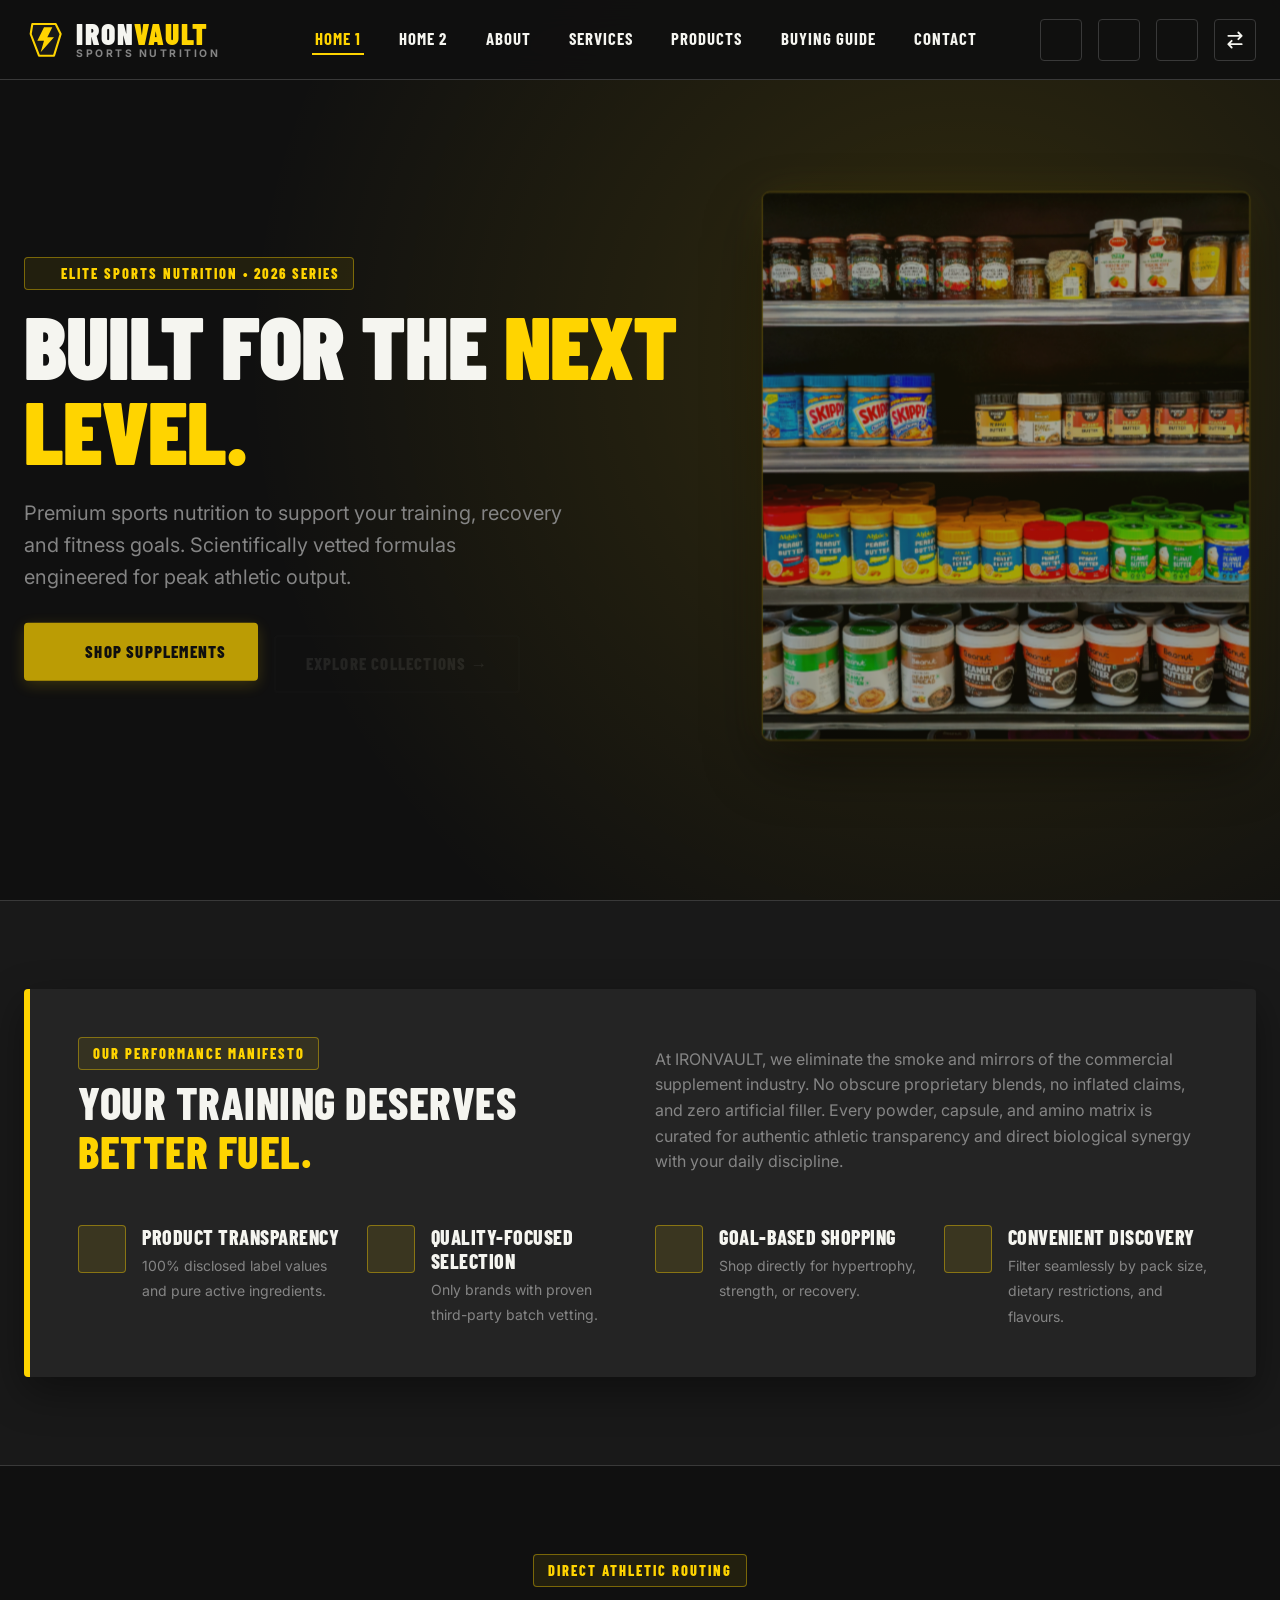
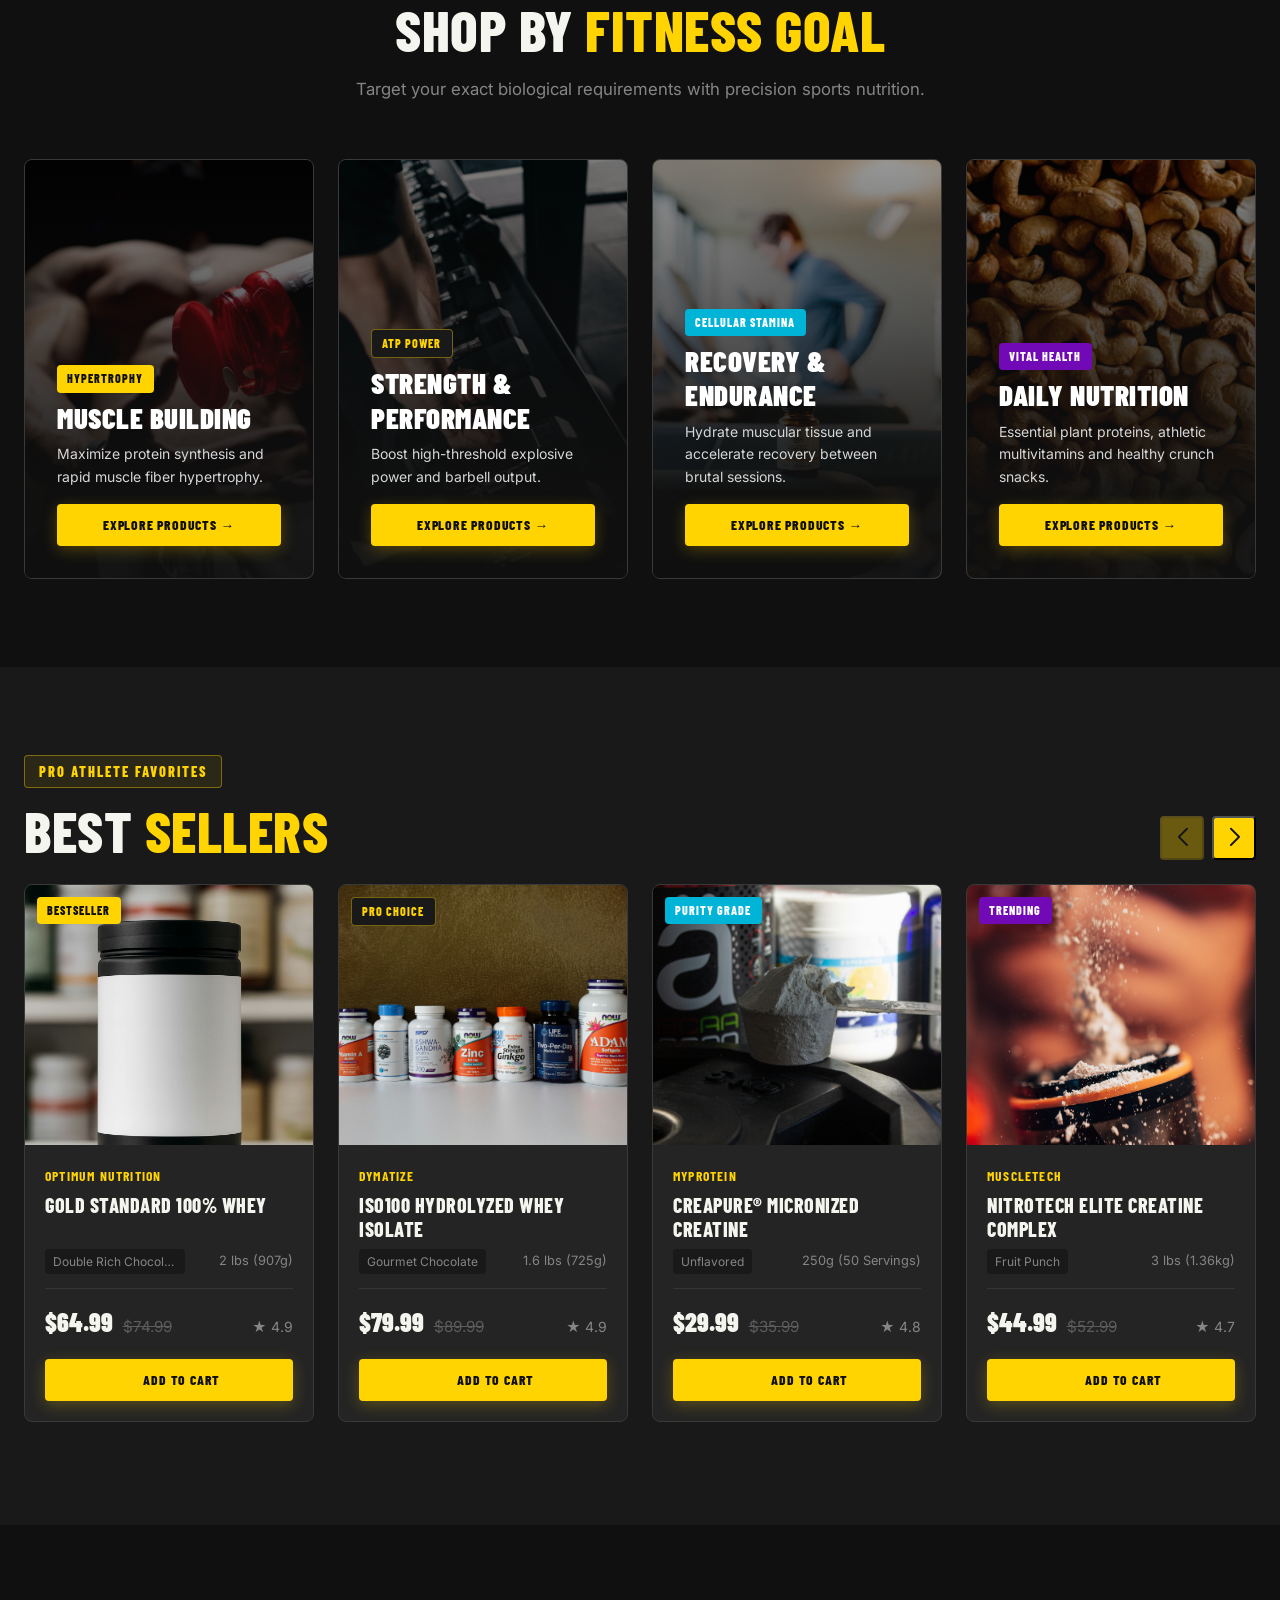
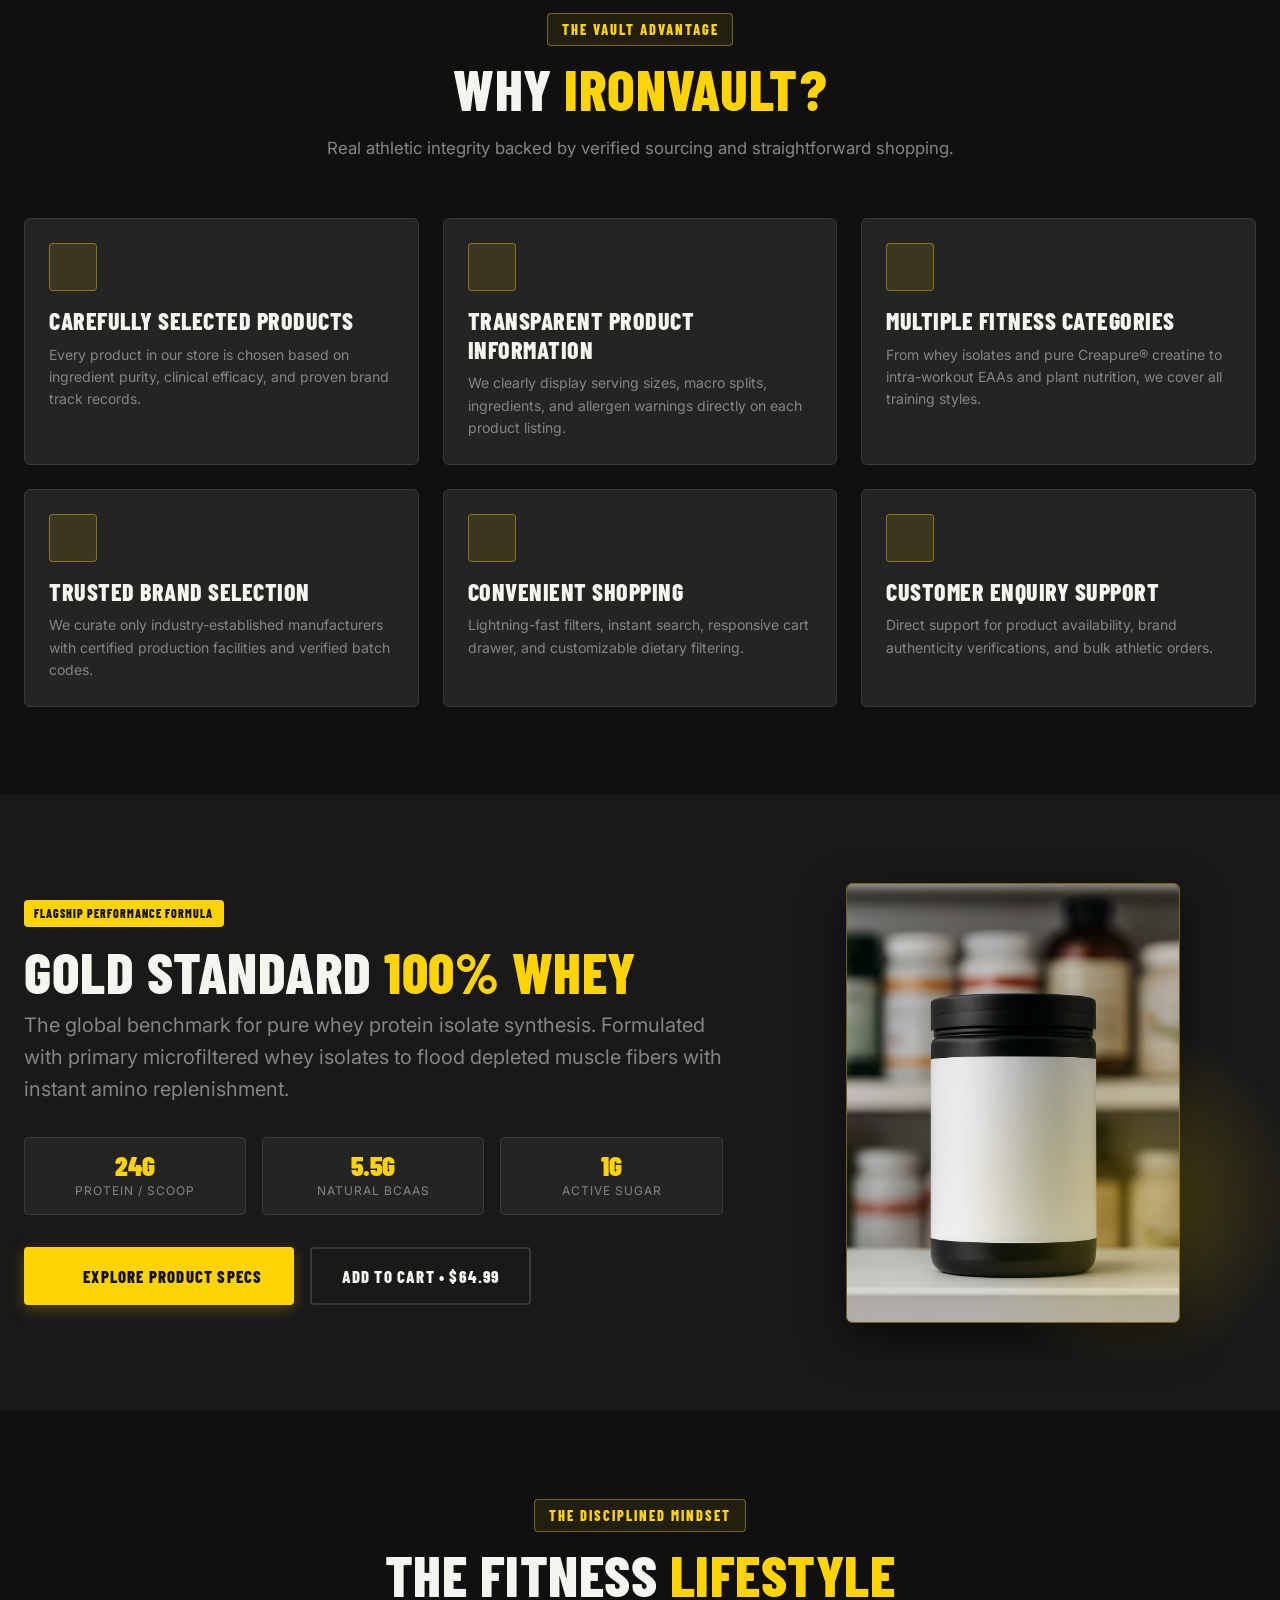
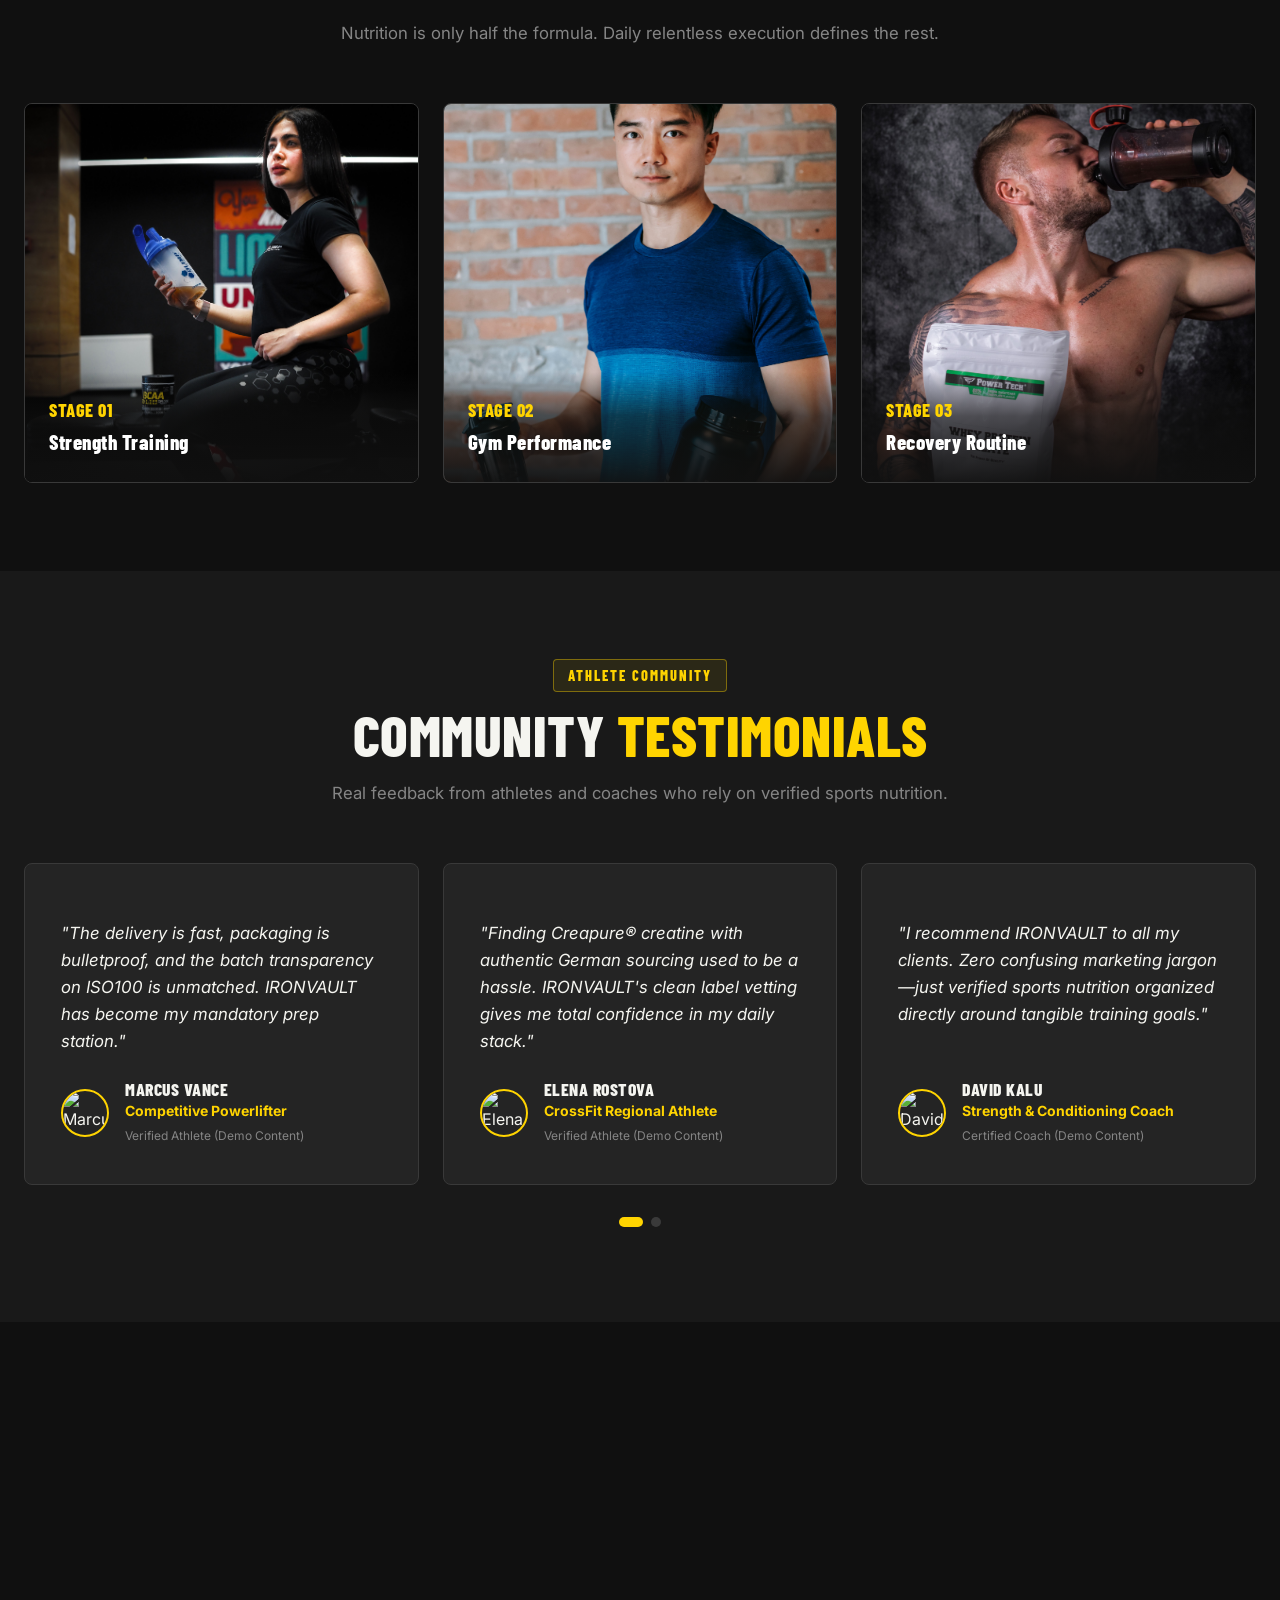
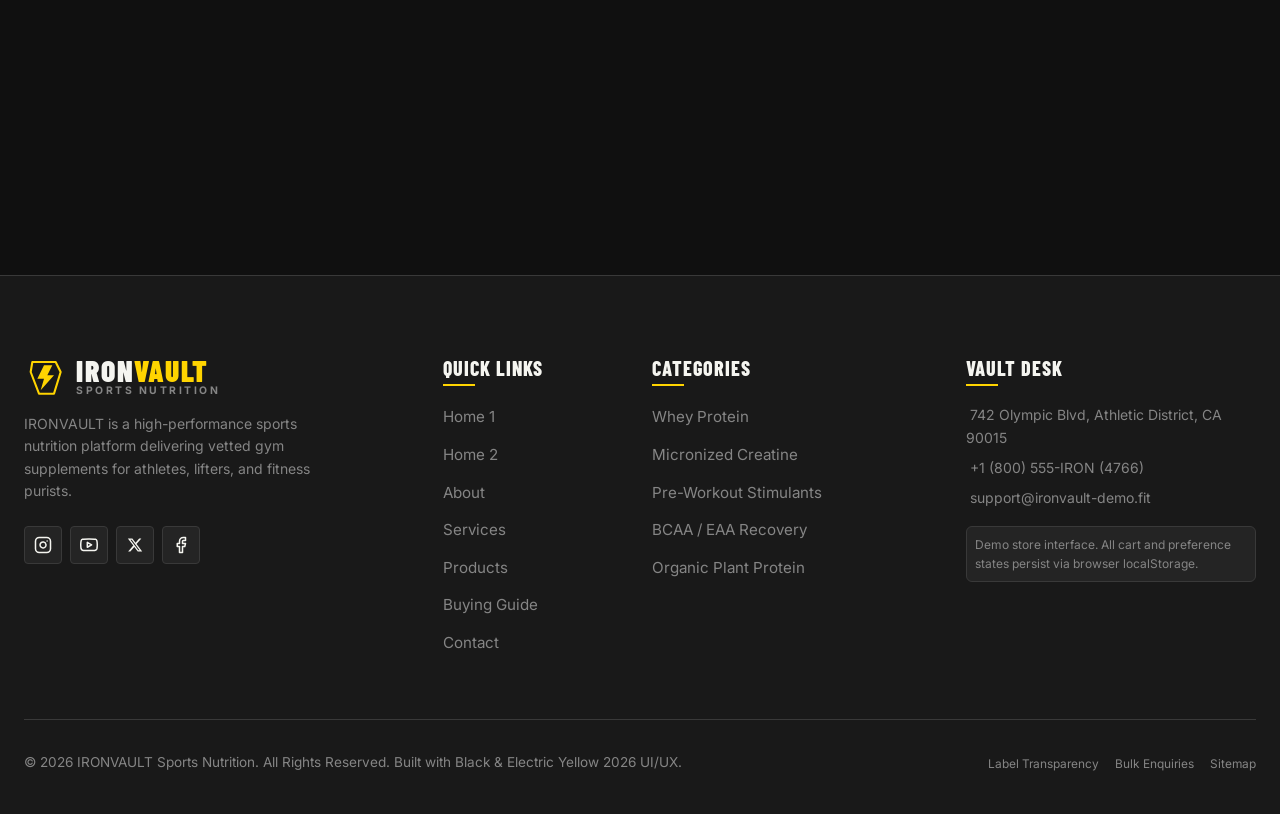
==== commit 10e86fe7: "fix: light theme visibility, image filling, footer alignment, back to top button, and RTL accordion " ====
--- a/index.html
+++ b/index.html
@@ -801,6 +801,13 @@
     </div>
   </div>
 
+  <!-- Back to Top Button -->
+  <button type="button" class="back-to-top-btn" id="backToTopBtn" aria-label="Back to Top" title="Back to Top">
+    <svg width="22" height="22" viewBox="0 0 24 24" fill="none" stroke="currentColor" stroke-width="2.5" stroke-linecap="round" stroke-linejoin="round">
+      <path d="M18 15l-6-6-6 6"/>
+    </svg>
+  </button>
+
   <!-- Scripts -->
   <script src="https://code.jquery.com/jquery-3.7.1.min.js"></script>
   <script src="https://cdn.jsdelivr.net/npm/bootstrap@5.3.3/dist/js/bootstrap.bundle.min.js"></script>
--- a/css/style.css
+++ b/css/style.css
@@ -646,20 +646,19 @@
 .product-card-image-wrap {
   position: relative;
   width: 100%;
-  height: 250px;
+  height: 260px;
   background: var(--bg-secondary);
   overflow: hidden;
-  display: flex;
-  align-items: center;
-  justify-content: center;
-  padding: 1.25rem;
+  padding: 0;
+  border-radius: var(--radius-sm) var(--radius-sm) 0 0;
 }
 
 .product-card-img {
-  max-width: 100%;
-  max-height: 100%;
+  width: 100%;
+  height: 100%;
   object-fit: cover;
-  border-radius: var(--radius-sm);
+  object-position: center;
+  display: block;
   transition: transform var(--transition-smooth);
 }
 
@@ -1152,7 +1151,7 @@
   color: var(--color-text-main);
   margin-bottom: 1.5rem;
   position: relative;
-  display: inline-block;
+  display: block;
 }
 
 .footer-widget-title::after {
@@ -1167,6 +1166,8 @@
 
 .footer-nav-list {
   list-style: none;
+  padding: 0 !important;
+  margin: 0 !important;
   display: flex;
   flex-direction: column;
   gap: 0.75rem;
@@ -1178,6 +1179,7 @@
   display: inline-flex;
   align-items: center;
   gap: 0.5rem;
+  padding: 0;
   transition: all var(--transition-fast);
 }
 
@@ -1346,3 +1348,126 @@
   }
 }
 
+/* ==========================================================================
+   CUSTOM ACCORDION (Light & Dark Theme Visibility + RTL Precision)
+   ========================================================================== */
+.accordion-item {
+  background-color: var(--bg-card) !important;
+  border: 1px solid var(--border-color) !important;
+  color: var(--color-text-main) !important;
+  transition: border-color var(--transition-fast);
+}
+
+.accordion-item:hover {
+  border-color: var(--color-electric) !important;
+}
+
+.accordion-button {
+  background-color: var(--bg-card) !important;
+  color: var(--color-text-main) !important;
+  font-family: var(--font-display);
+  font-size: 1.15rem;
+  font-weight: 700;
+  letter-spacing: 0.5px;
+  padding: 1.25rem 1.5rem;
+  box-shadow: none !important;
+  border: none;
+  transition: all var(--transition-fast);
+}
+
+.accordion-button:not(.collapsed) {
+  background-color: var(--bg-secondary) !important;
+  color: var(--color-electric) !important;
+}
+
+.accordion-button:focus {
+  box-shadow: none !important;
+  border-color: var(--color-electric);
+}
+
+.accordion-body {
+  background-color: var(--bg-card) !important;
+  color: var(--color-text-muted) !important;
+  font-size: 0.95rem;
+  line-height: 1.6;
+  padding: 1.25rem 1.5rem;
+  border-top: 1px solid var(--border-color);
+}
+
+/* Accordion Arrow Icon - Dark Theme: Electric Yellow */
+.accordion-button::after {
+  background-image: url("data:image/svg+xml,%3Csvg xmlns='http://www.w3.org/2000/svg' viewBox='0 0 24 24' fill='none' stroke='%23FFD400' stroke-width='2.5' stroke-linecap='round' stroke-linejoin='round'%3E%3Cpolyline points='6 9 12 15 18 9'%3E%3C/polyline%3E%3C/svg%3E") !important;
+  background-size: 18px 18px;
+  width: 18px;
+  height: 18px;
+  transition: transform 0.25s ease-in-out;
+}
+
+/* Accordion Arrow Icon - Light Theme: High-Contrast Dark */
+[data-theme="light"] .accordion-button::after {
+  background-image: url("data:image/svg+xml,%3Csvg xmlns='http://www.w3.org/2000/svg' viewBox='0 0 24 24' fill='none' stroke='%23101010' stroke-width='2.5' stroke-linecap='round' stroke-linejoin='round'%3E%3Cpolyline points='6 9 12 15 18 9'%3E%3C/polyline%3E%3C/svg%3E") !important;
+}
+
+[data-theme="light"] .accordion-button:not(.collapsed)::after {
+  background-image: url("data:image/svg+xml,%3Csvg xmlns='http://www.w3.org/2000/svg' viewBox='0 0 24 24' fill='none' stroke='%23B8860B' stroke-width='2.5' stroke-linecap='round' stroke-linejoin='round'%3E%3Cpolyline points='6 9 12 15 18 9'%3E%3C/polyline%3E%3C/svg%3E") !important;
+}
+
+/* RTL Accordion Alignment */
+[dir="rtl"] .accordion-button {
+  text-align: right;
+}
+
+[dir="rtl"] .accordion-button::after {
+  margin-left: 0 !important;
+  margin-right: auto !important;
+}
+
+/* ==========================================================================
+   BACK TO TOP BUTTON
+   ========================================================================== */
+.back-to-top-btn {
+  position: fixed;
+  bottom: 28px;
+  right: 28px;
+  width: 48px;
+  height: 48px;
+  border-radius: var(--radius-sm);
+  background: var(--bg-card);
+  border: 1.5px solid var(--color-electric);
+  color: var(--color-electric);
+  display: flex;
+  align-items: center;
+  justify-content: center;
+  z-index: 1040;
+  cursor: pointer;
+  opacity: 0;
+  visibility: hidden;
+  transform: translateY(16px);
+  transition: all 0.3s cubic-bezier(0.16, 1, 0.3, 1);
+  box-shadow: 0 8px 24px rgba(0, 0, 0, 0.4), var(--shadow-electric);
+}
+
+.back-to-top-btn.visible {
+  opacity: 1;
+  visibility: visible;
+  transform: translateY(0);
+}
+
+.back-to-top-btn:hover {
+  background: var(--color-electric);
+  color: #101010;
+  transform: translateY(-4px);
+  box-shadow: 0 12px 30px rgba(0, 0, 0, 0.5), 0 0 25px rgba(255, 212, 0, 0.5);
+}
+
+[dir="rtl"] .back-to-top-btn {
+  right: auto;
+  left: 28px;
+}
+
+/* Universal Text Adaptive Helper */
+.text-adaptive {
+  color: var(--color-text-main) !important;
+}
+
+
--- a/css/custom.css
+++ b/css/custom.css
@@ -167,7 +167,7 @@
   font-weight: 600;
   text-transform: uppercase;
   letter-spacing: 1px;
-  color: var(--color-text-main);
+  color: #FFFFFF !important;
   line-height: 1.2;
 }
 
@@ -267,12 +267,20 @@
 .goal-card-content {
   position: relative;
   z-index: 2;
+  color: #FFFFFF !important;
 }
 
 .goal-card-title {
   font-size: 1.8rem;
   font-weight: 900;
   margin-bottom: 0.5rem;
+  color: #FFFFFF !important;
+}
+
+.goal-card-content p,
+.goal-card-content .text-muted-custom {
+  color: #D6D6D6 !important;
+}
 }
 
 /* Section 6 - Featured Product Banner */
@@ -353,11 +361,16 @@
   left: 0;
   right: 0;
   padding: 1.5rem;
-  background: linear-gradient(0deg, rgba(16,16,16,0.92) 0%, transparent 100%);
+  background: linear-gradient(0deg, rgba(16,16,16,0.96) 0%, rgba(16,16,16,0.65) 60%, transparent 100%);
   font-family: var(--font-display);
   font-size: 1.3rem;
   font-weight: 800;
   letter-spacing: 0.5px;
+  color: #FFFFFF !important;
+}
+
+.lifestyle-caption span {
+  color: #FFD400 !important;
 }
 
 /* Customer Reviews Swiper */
@@ -449,6 +462,10 @@
   border-bottom: 1px solid var(--border-color);
 }
 
+[data-theme="light"] .home2-hero {
+  background: radial-gradient(circle at 20% 30%, rgba(217, 168, 0, 0.12) 0%, var(--bg-primary) 70%);
+}
+
 .hero-market-layout {
   display: grid;
   grid-template-columns: 1.1fr 0.9fr;
@@ -559,6 +576,50 @@
   border-radius: var(--radius-lg);
   padding: 3rem;
   box-shadow: 0 20px 50px rgba(0, 0, 0, 0.8), 0 0 35px rgba(255, 212, 0, 0.2);
+  color: #FFFFFF;
+}
+
+.stack-configurator-box h2,
+.stack-configurator-box .form-label-iron {
+  color: #FFFFFF;
+}
+
+.stack-configurator-box .text-muted-custom {
+  color: #C0C0C0 !important;
+}
+
+[data-theme="light"] .stack-configurator-box {
+  background: #FFFFFF;
+  border: 2px solid var(--color-electric);
+  box-shadow: 0 15px 35px rgba(0, 0, 0, 0.08), 0 0 25px rgba(217, 168, 0, 0.15);
+  color: #101010;
+}
+
+[data-theme="light"] .stack-configurator-box h2,
+[data-theme="light"] .stack-configurator-box .form-label-iron {
+  color: #101010;
+}
+
+[data-theme="light"] .stack-configurator-box .text-muted-custom {
+  color: #555555 !important;
+}
+
+[data-theme="light"] .config-btn {
+  background: #F5F5F0;
+  border-color: #D6D6CE;
+  color: #101010;
+}
+
+[data-theme="light"] .config-btn.active,
+[data-theme="light"] .config-btn:hover {
+  background: rgba(217, 168, 0, 0.15);
+  border-color: #D9A800;
+  color: #B8860B;
+}
+
+[data-theme="light"] .featured-showcase-banner {
+  background: linear-gradient(135deg, #FFFFFF 0%, #F5F5F0 100%);
+  box-shadow: 0 15px 35px rgba(0, 0, 0, 0.08);
 }
 
 .config-btn-group {
@@ -840,11 +901,16 @@
 
 .interactive-specimen {
   background: #0d0d0d;
+  color: #FFFFFF !important;
   border: 2px solid var(--color-electric);
   border-radius: var(--radius-sm);
   padding: 2rem;
   font-family: 'Inter', monospace;
   box-shadow: 0 10px 30px rgba(0, 0, 0, 0.6);
+}
+
+.interactive-specimen .text-muted-custom {
+  color: #B0B0B0 !important;
 }
 
 .specimen-header {
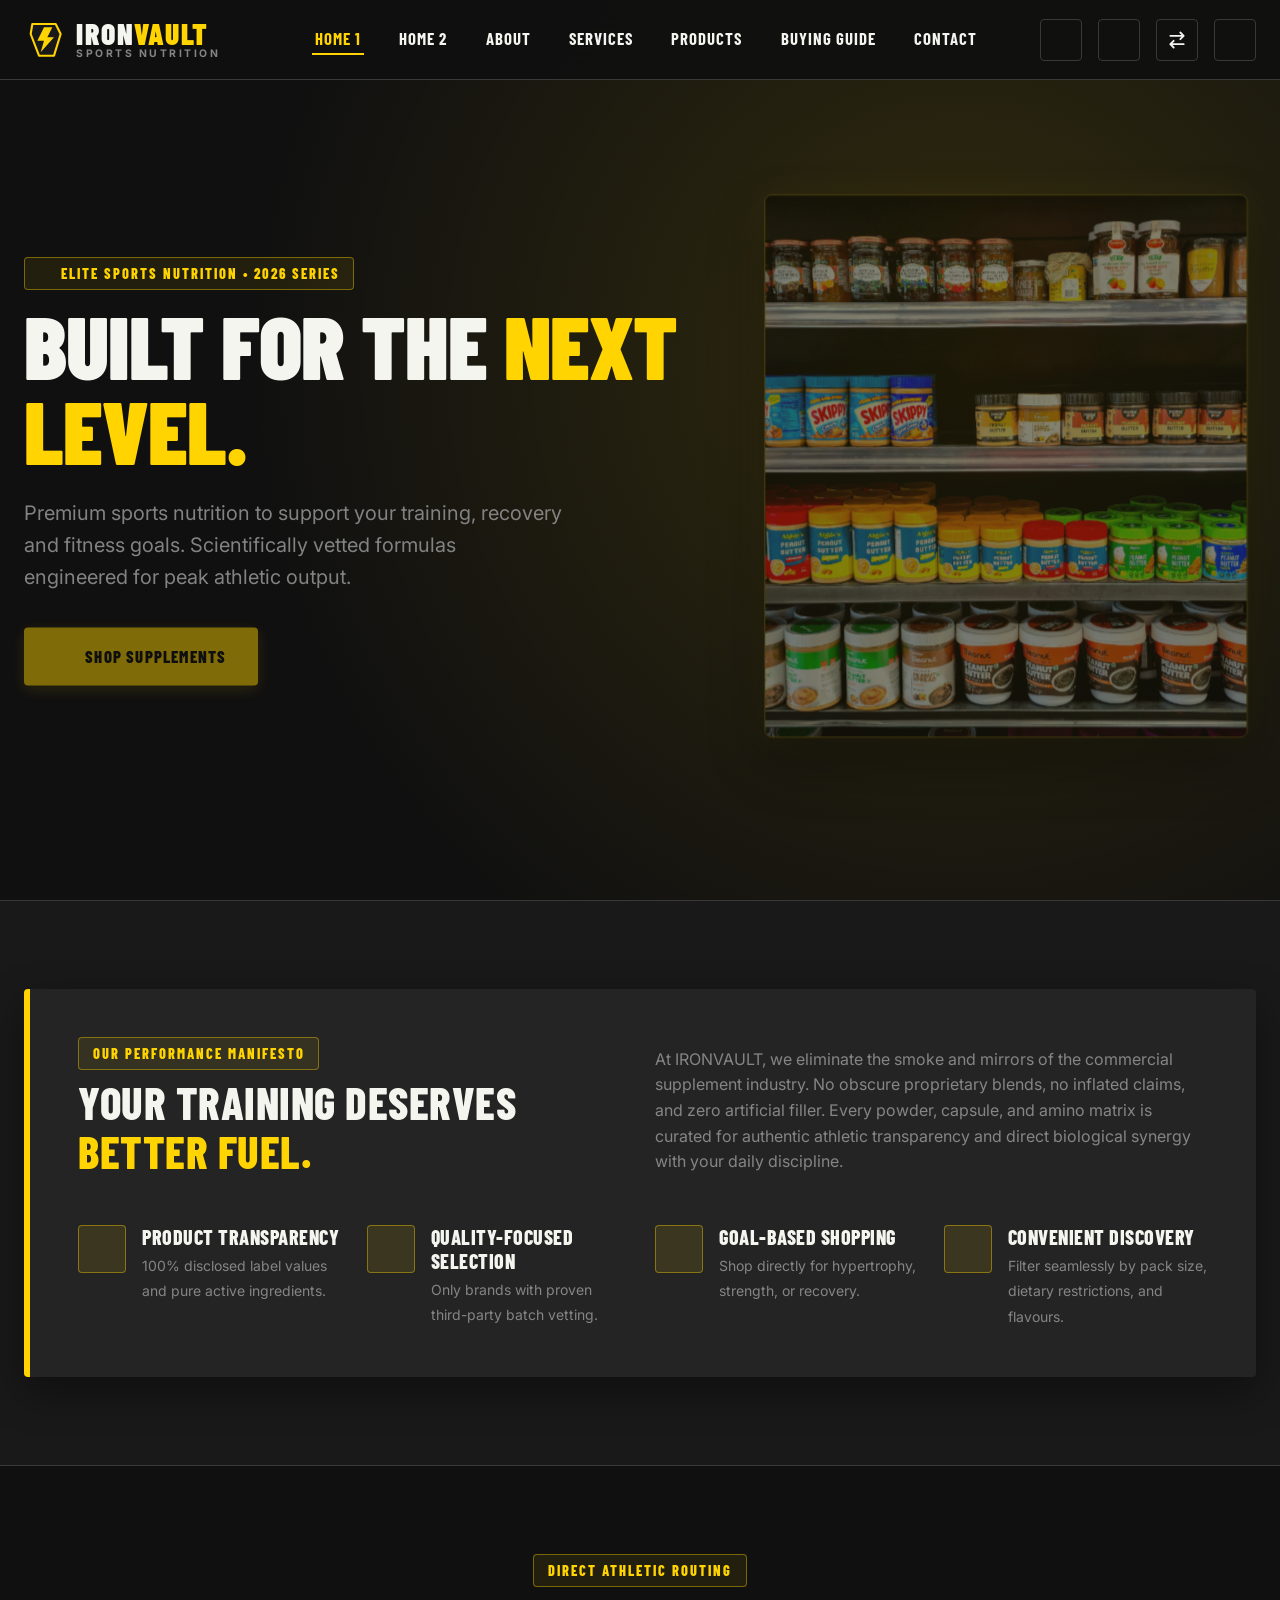
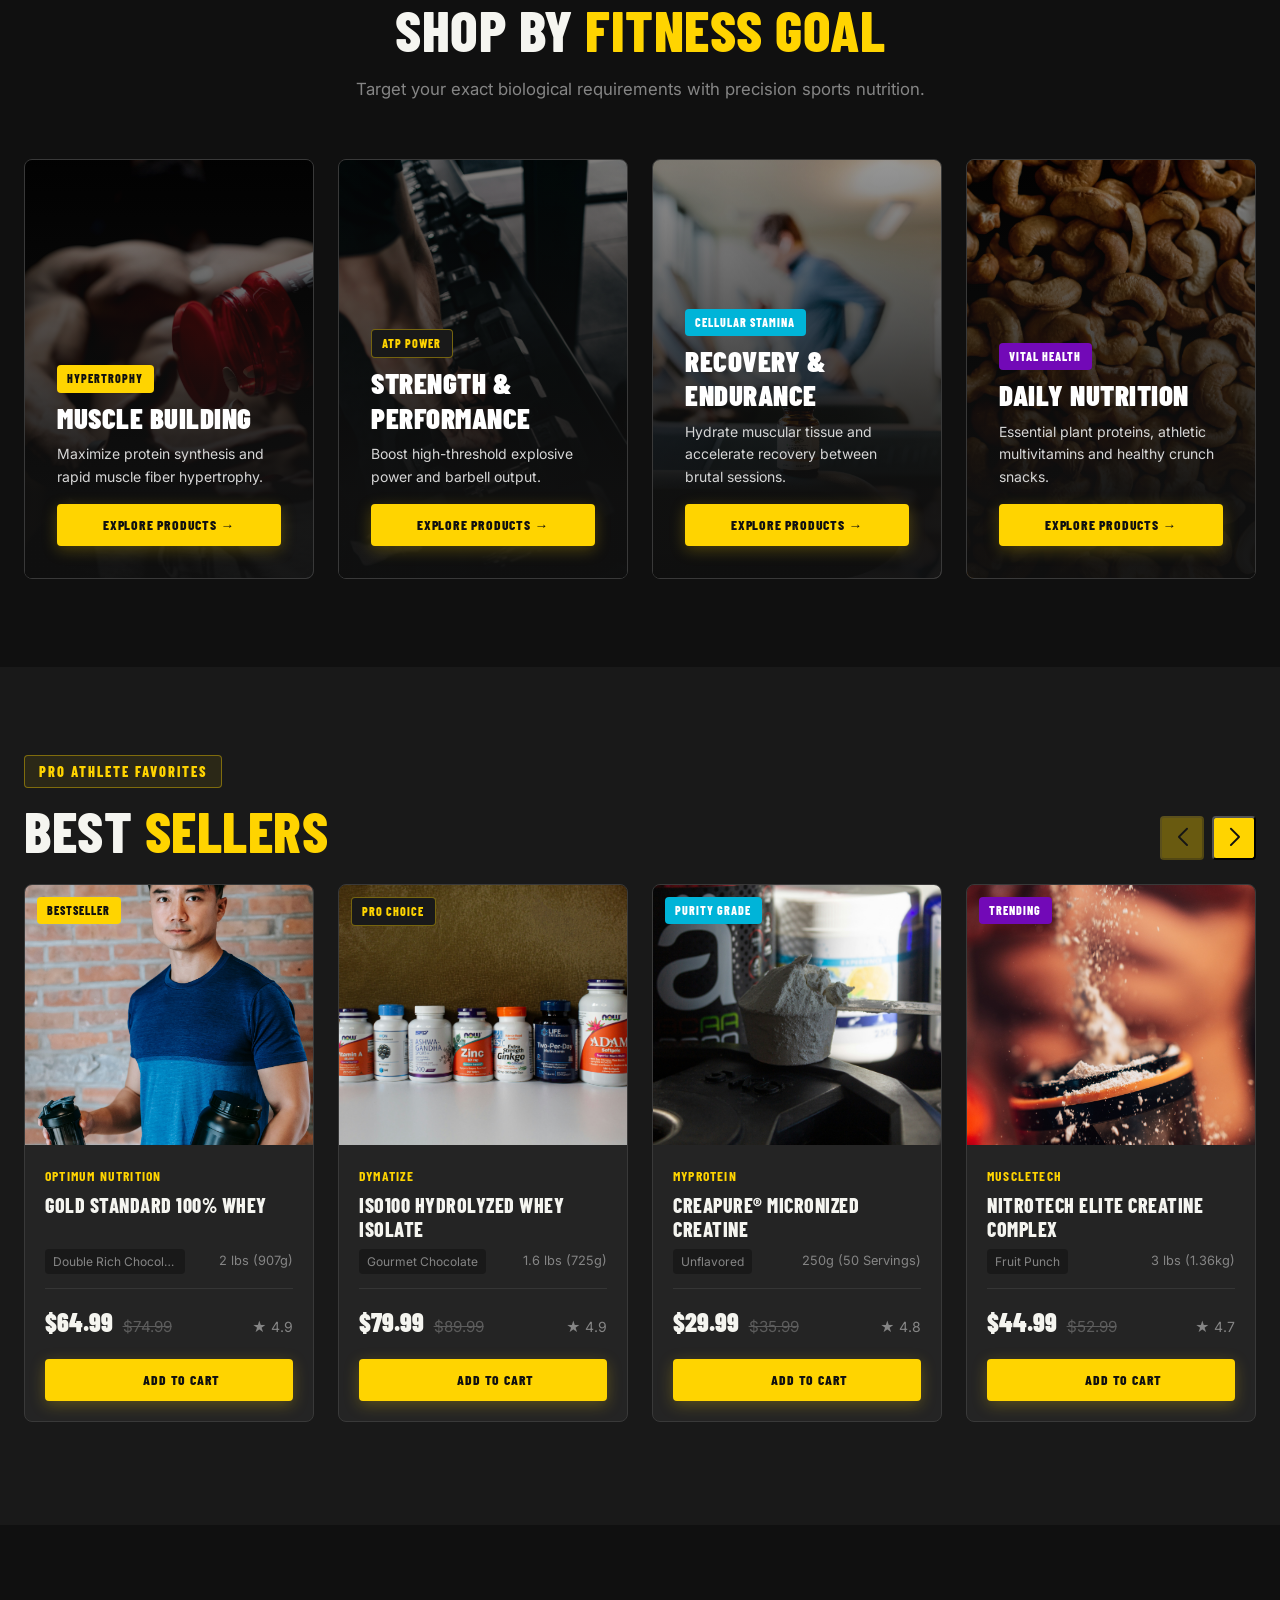
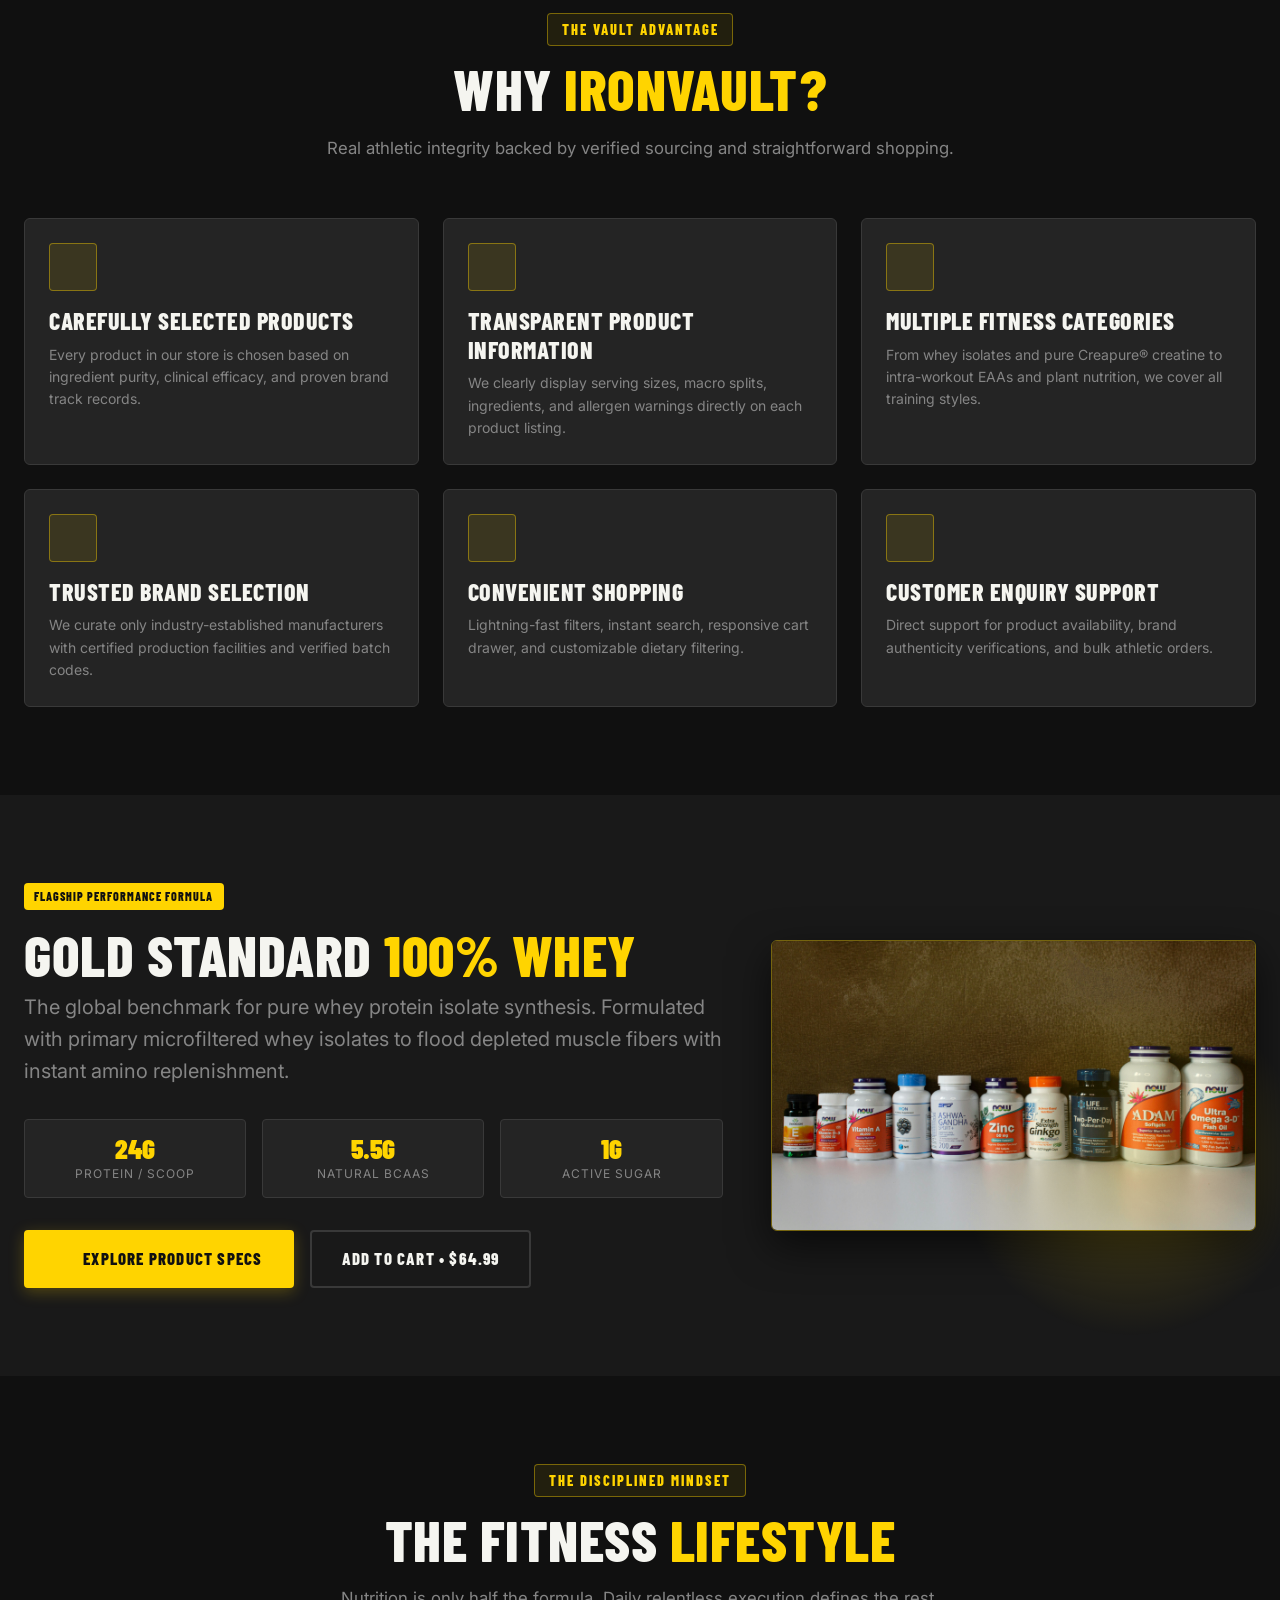
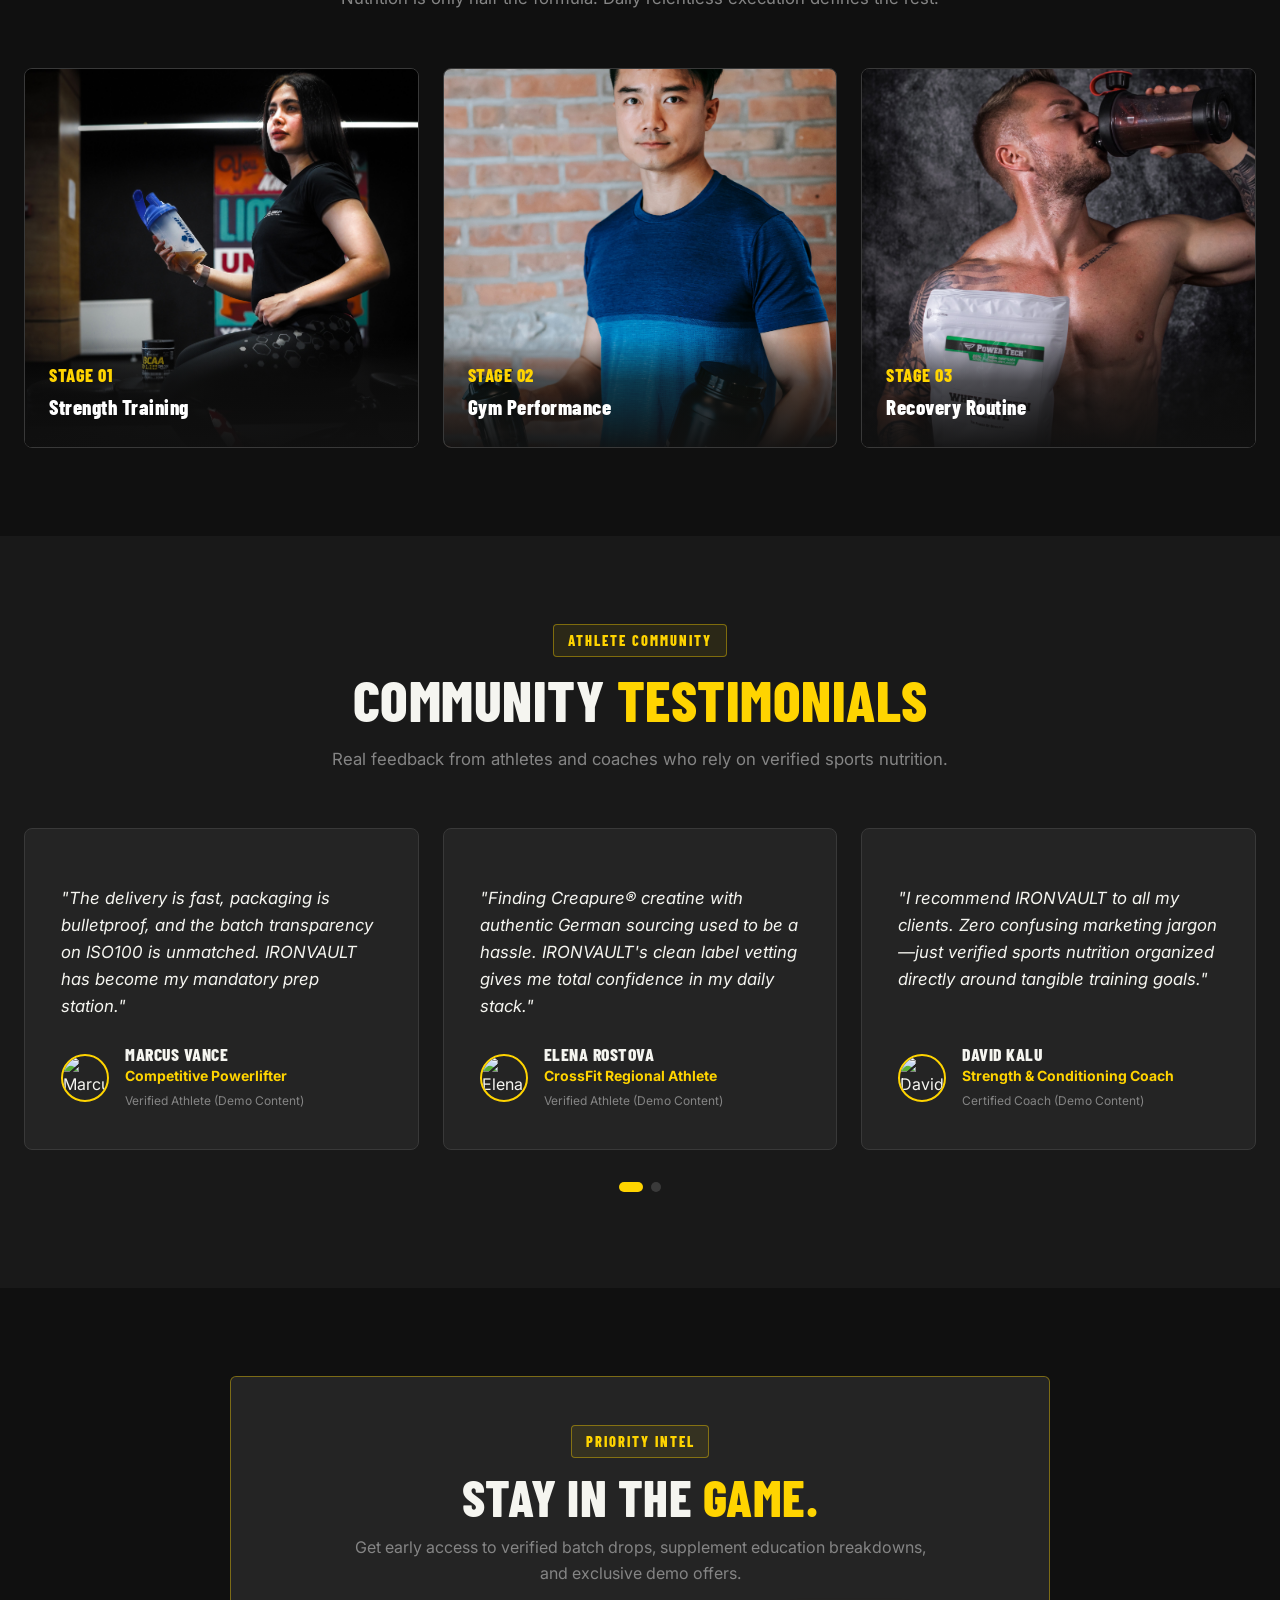
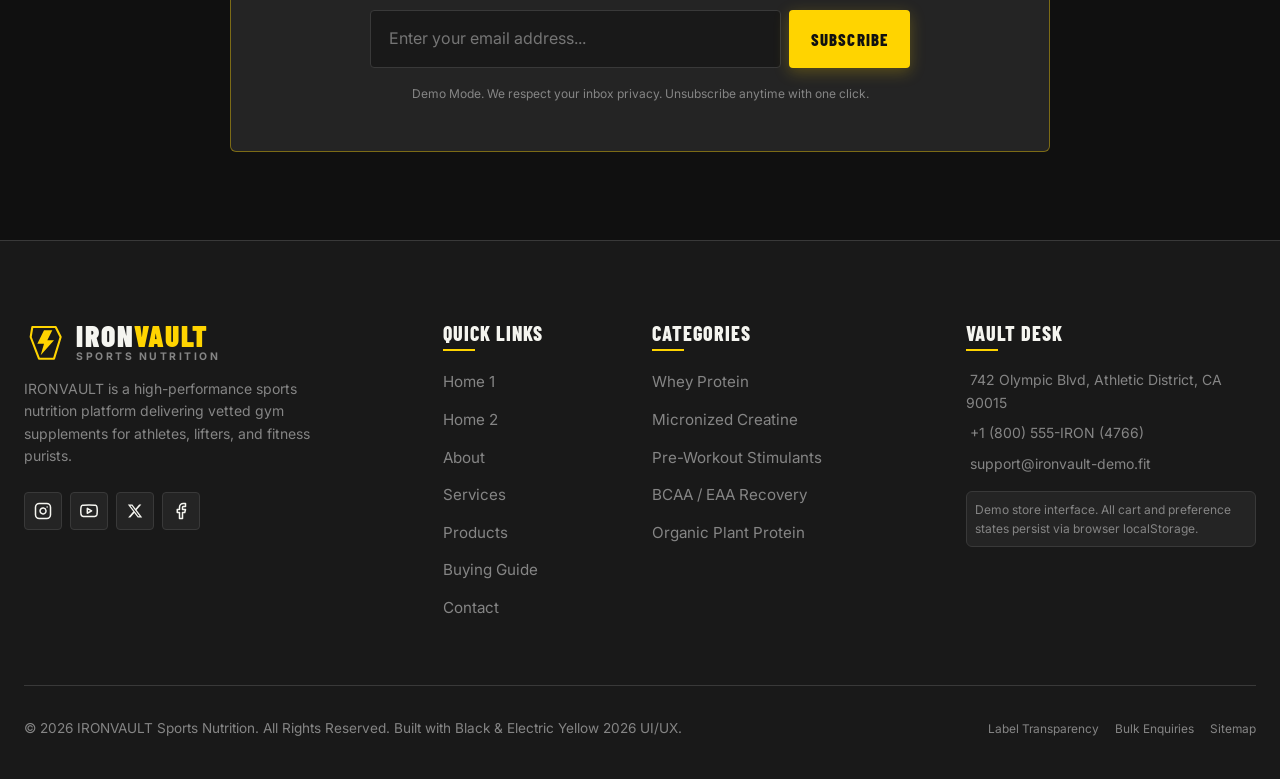
==== commit b054d1c6: "fix: responsive layout, icon ordering before cart, mobile filter collapse, and SLA card centering" ====
--- a/index.html
+++ b/index.html
@@ -63,12 +63,6 @@
           <i data-lucide="search" style="width: 20px; height: 20px;"></i>
         </button>
 
-        <!-- Cart Button with Counter Badge -->
-        <button type="button" class="nav-icon-btn" onclick="IRONVAULT_STORE.toggleCartDrawer(true)" title="Shopping Cart">
-          <i data-lucide="shopping-bag" style="width: 20px; height: 20px;"></i>
-          <span class="cart-count-badge" style="display: none;">0</span>
-        </button>
-
         <!-- Theme Switcher (Square Icon Button) -->
         <button type="button" class="nav-icon-btn" onclick="IRONVAULT_STORE.toggleTheme()" title="Toggle Light/Dark Theme" aria-label="Toggle Theme">
           <i data-lucide="moon" class="theme-toggle-icon" style="width: 20px; height: 20px;"></i>
@@ -79,6 +73,12 @@
           <svg width="20" height="20" viewBox="0 0 24 24" fill="none" stroke="currentColor" stroke-width="2.2" stroke-linecap="round" stroke-linejoin="round">
             <path d="M20 7H4M16 3l4 4-4 4M4 17h16M8 21l-4-4 4-4"/>
           </svg>
+        </button>
+
+        <!-- Cart Button with Counter Badge -->
+        <button type="button" class="nav-icon-btn" onclick="IRONVAULT_STORE.toggleCartDrawer(true)" title="Shopping Cart">
+          <i data-lucide="shopping-bag" style="width: 20px; height: 20px;"></i>
+          <span class="cart-count-badge" style="display: none;">0</span>
         </button>
       </div>
 
@@ -118,32 +118,31 @@
       </ul>
 
       <div class="mobile-nav-controls">
-        <button type="button" class="btn-iron btn-outline-electric w-100 justify-content-start" onclick="IRONVAULT_STORE.toggleSearchModal(true)">
+        <button type="button" class="btn-iron btn-outline-electric w-100 justify-content-start mb-2" onclick="IRONVAULT_STORE.toggleSearchModal(true)">
           <i data-lucide="search" style="width: 18px; height: 18px;"></i>
           <span>Search Products</span>
         </button>
 
-        <button type="button" class="btn-iron btn-electric w-100 justify-content-between" onclick="IRONVAULT_STORE.toggleCartDrawer(true)">
-          <span class="d-flex align-items-center gap-2">
-            <i data-lucide="shopping-bag" style="width: 18px; height: 18px;"></i>
-            <span>View Shopping Cart</span>
-          </span>
-          <span class="cart-count-badge" style="position: static; display: none;">0</span>
-        </button>
-
-        <div class="mobile-control-row">
-          <span class="small fw-bold text-muted-custom">THEME MODE</span>
-          <button type="button" class="nav-icon-btn" onclick="IRONVAULT_STORE.toggleTheme()" title="Toggle Theme" aria-label="Toggle Theme">
+        <div class="d-flex align-items-center gap-2 w-100">
+          <!-- Theme Switcher (Icon Button Before Cart) -->
+          <button type="button" class="nav-icon-btn flex-shrink-0" onclick="IRONVAULT_STORE.toggleTheme()" title="Toggle Theme" aria-label="Toggle Theme">
             <i data-lucide="moon" class="theme-toggle-icon" style="width: 20px; height: 20px;"></i>
           </button>
-        </div>
-
-        <div class="mobile-control-row">
-          <span class="small fw-bold text-muted-custom">LANGUAGE DIRECTION</span>
-          <button type="button" class="nav-icon-btn" onclick="IRONVAULT_STORE.toggleDirection()" title="Toggle RTL/LTR" aria-label="Toggle RTL/LTR">
+
+          <!-- RTL Switcher (Icon Button Before Cart) -->
+          <button type="button" class="nav-icon-btn flex-shrink-0" onclick="IRONVAULT_STORE.toggleDirection()" title="Toggle RTL/LTR" aria-label="Toggle RTL/LTR">
             <svg width="20" height="20" viewBox="0 0 24 24" fill="none" stroke="currentColor" stroke-width="2.2" stroke-linecap="round" stroke-linejoin="round">
               <path d="M20 7H4M16 3l4 4-4 4M4 17h16M8 21l-4-4 4-4"/>
             </svg>
+          </button>
+
+          <!-- Cart Button -->
+          <button type="button" class="btn-iron btn-electric flex-grow-1 justify-content-between" onclick="IRONVAULT_STORE.toggleCartDrawer(true)">
+            <span class="d-flex align-items-center gap-2">
+              <i data-lucide="shopping-bag" style="width: 18px; height: 18px;"></i>
+              <span>View Cart</span>
+            </span>
+            <span class="cart-count-badge" style="position: static; display: none;">0</span>
           </button>
         </div>
       </div>
@@ -489,9 +488,9 @@
             </div>
 
             <div class="col-lg-5 text-center">
-              <img src="im/nutraseller-manufacturing-OaCmHesHp8M-unsplash.jpg" 
+              <img src="im/andrey-khoviakov-L5gVuzoP8DU-unsplash.jpg" 
                    alt="Gold Standard Whey Protein Jar" 
-                   class="img-fluid rounded" style="max-height: 440px; object-fit: cover; border: 1px solid var(--border-electric); box-shadow: 0 15px 40px rgba(0,0,0,0.6);" />
+                   class="img-fluid rounded" style="max-height: 440px; width: 100%; object-fit: cover; border: 1px solid var(--border-electric); box-shadow: 0 15px 40px rgba(0,0,0,0.6);" />
             </div>
           </div>
         </div>
--- a/css/style.css
+++ b/css/style.css
@@ -649,16 +649,20 @@
   height: 260px;
   background: var(--bg-secondary);
   overflow: hidden;
-  padding: 0;
+  padding: 0 !important;
   border-radius: var(--radius-sm) var(--radius-sm) 0 0;
+  display: block;
 }
 
 .product-card-img {
-  width: 100%;
-  height: 100%;
-  object-fit: cover;
-  object-position: center;
-  display: block;
+  width: 100% !important;
+  height: 100% !important;
+  max-width: 100% !important;
+  max-height: 100% !important;
+  object-fit: cover !important;
+  object-position: center !important;
+  display: block !important;
+  border-radius: 0 !important;
   transition: transform var(--transition-smooth);
 }
 
@@ -1470,4 +1474,53 @@
   color: var(--color-text-main) !important;
 }
 
-
+/* ==========================================================================
+   FORM SELECT & DROPDOWNS (Light & Dark Theme Visibility + RTL Precision)
+   ========================================================================== */
+select.form-select,
+select.iron-form-control {
+  appearance: none !important;
+  -webkit-appearance: none !important;
+  -moz-appearance: none !important;
+  background-color: var(--bg-card) !important;
+  color: var(--color-text-main) !important;
+  border: 1px solid var(--border-color) !important;
+  background-image: url("data:image/svg+xml,%3Csvg xmlns='http://www.w3.org/2000/svg' viewBox='0 0 24 24' fill='none' stroke='%23FFD400' stroke-width='2.5' stroke-linecap='round' stroke-linejoin='round'%3E%3Cpolyline points='6 9 12 15 18 9'%3E%3C/polyline%3E%3C/svg%3E") !important;
+  background-repeat: no-repeat !important;
+  background-position: right 0.85rem center !important;
+  background-size: 16px 16px !important;
+  padding-right: 2.25rem !important;
+  cursor: pointer;
+}
+
+[data-theme="light"] select.form-select,
+[data-theme="light"] select.iron-form-control {
+  background-color: #FFFFFF !important;
+  color: #101010 !important;
+  border-color: #D6D6CE !important;
+  background-image: url("data:image/svg+xml,%3Csvg xmlns='http://www.w3.org/2000/svg' viewBox='0 0 24 24' fill='none' stroke='%23101010' stroke-width='2.5' stroke-linecap='round' stroke-linejoin='round'%3E%3Cpolyline points='6 9 12 15 18 9'%3E%3C/polyline%3E%3C/svg%3E") !important;
+}
+
+select.form-select option,
+select.iron-form-control option {
+  background-color: #191919 !important;
+  color: #F5F5F0 !important;
+  padding: 0.5rem;
+}
+
+[data-theme="light"] select.form-select option,
+[data-theme="light"] select.iron-form-control option {
+  background-color: #FFFFFF !important;
+  color: #101010 !important;
+}
+
+[dir="rtl"] select.form-select,
+[dir="rtl"] select.iron-form-control {
+  background-position: left 0.85rem center !important;
+  padding-right: 0.85rem !important;
+  padding-left: 2.25rem !important;
+  text-align: right;
+}
+
+
+
--- a/css/custom.css
+++ b/css/custom.css
@@ -929,18 +929,20 @@
 .specimen-row {
   display: flex;
   justify-content: space-between;
-  padding: 0.5rem 0;
-  border-bottom: 1px solid var(--border-color);
+  padding: 0.65rem 0.5rem;
+  border-bottom: 1px solid rgba(255, 255, 255, 0.12);
   cursor: pointer;
+  color: #FFFFFF !important;
   transition: all var(--transition-fast);
 }
 
 .specimen-row:hover,
 .specimen-row.active {
-  background: rgba(255, 212, 0, 0.15);
-  padding-left: 0.5rem;
-  padding-right: 0.5rem;
-  color: var(--color-electric);
+  background: rgba(255, 212, 0, 0.18);
+  padding-left: 0.75rem;
+  padding-right: 0.75rem;
+  color: #FFD400 !important;
+  border-radius: var(--radius-sm);
 }
 
 /* Myth vs Fact Flip Cards */
@@ -1122,3 +1124,99 @@
     font-size: 18px;
   }
 }
+
+
+/* ==========================================================================
+   ITERATION SPECIFIC RESPONSIVE ENHANCEMENTS (ITEMS 20-27)
+   ========================================================================== */
+
+/* Item 21: Home 1 Manifesto 4th Pillar Centering at 1024px */
+@media (max-width: 1024px) and (min-width: 769px) {
+  .statement-pillars-grid {
+    grid-template-columns: repeat(3, 1fr) !important;
+  }
+  .statement-pillars-grid .statement-pillar-item:last-child {
+    grid-column: 2 !important;
+    justify-self: center;
+  }
+}
+@media (max-width: 768px) {
+  .statement-pillars-grid {
+    grid-template-columns: 1fr !important;
+  }
+}
+
+/* Item 23: Home 2 Brand Tab Buttons Mobile Stack */
+@media (max-width: 768px) {
+  .brand-filter-nav {
+    flex-direction: column !important;
+    overflow-x: visible !important;
+    gap: 0.65rem !important;
+  }
+  .brand-filter-tab {
+    width: 100% !important;
+    text-align: center !important;
+    display: block !important;
+  }
+}
+
+/* Item 24: About Page Verification Matrix Alignment */
+.verification-matrix-item {
+  display: flex;
+  justify-content: space-between;
+  align-items: center;
+  padding: 0.65rem 0;
+  gap: 1rem;
+}
+@media (max-width: 576px) {
+  .verification-matrix-item {
+    flex-direction: column;
+    align-items: flex-start;
+    gap: 0.25rem;
+  }
+}
+
+/* Item 26: Products Page Collapsible Filter Sidebar (<= 1024px / xl breakpoint) */
+@media (min-width: 1200px) {
+  #catalogFilterCollapse.collapse:not(.show) {
+    display: block !important;
+  }
+}
+.filter-dropdown-btn {
+  background: var(--bg-card);
+  border: 1px solid var(--border-electric);
+  color: var(--color-electric);
+  border-radius: var(--radius-sm);
+  padding: 0.85rem 1.25rem;
+  font-family: var(--font-display);
+  font-weight: 800;
+  text-transform: uppercase;
+  letter-spacing: 0.05em;
+  transition: all var(--transition-fast);
+}
+.filter-dropdown-btn:hover,
+.filter-dropdown-btn[aria-expanded="true"] {
+  background: var(--color-electric);
+  color: #101010;
+}
+
+/* Item 27: Guide Page Label Specimen Responsive Optimization */
+@media (max-width: 768px) {
+  .label-breakdown-card {
+    padding: 1.25rem 1rem !important;
+  }
+  .interactive-specimen {
+    padding: 1.25rem 1rem !important;
+  }
+  .specimen-title {
+    font-size: 1.6rem !important;
+  }
+  .specimen-row {
+    padding: 0.6rem 0.75rem !important;
+    font-size: 0.85rem !important;
+    gap: 0.5rem !important;
+  }
+  .label-inspector-grid {
+    gap: 1.5rem !important;
+  }
+}
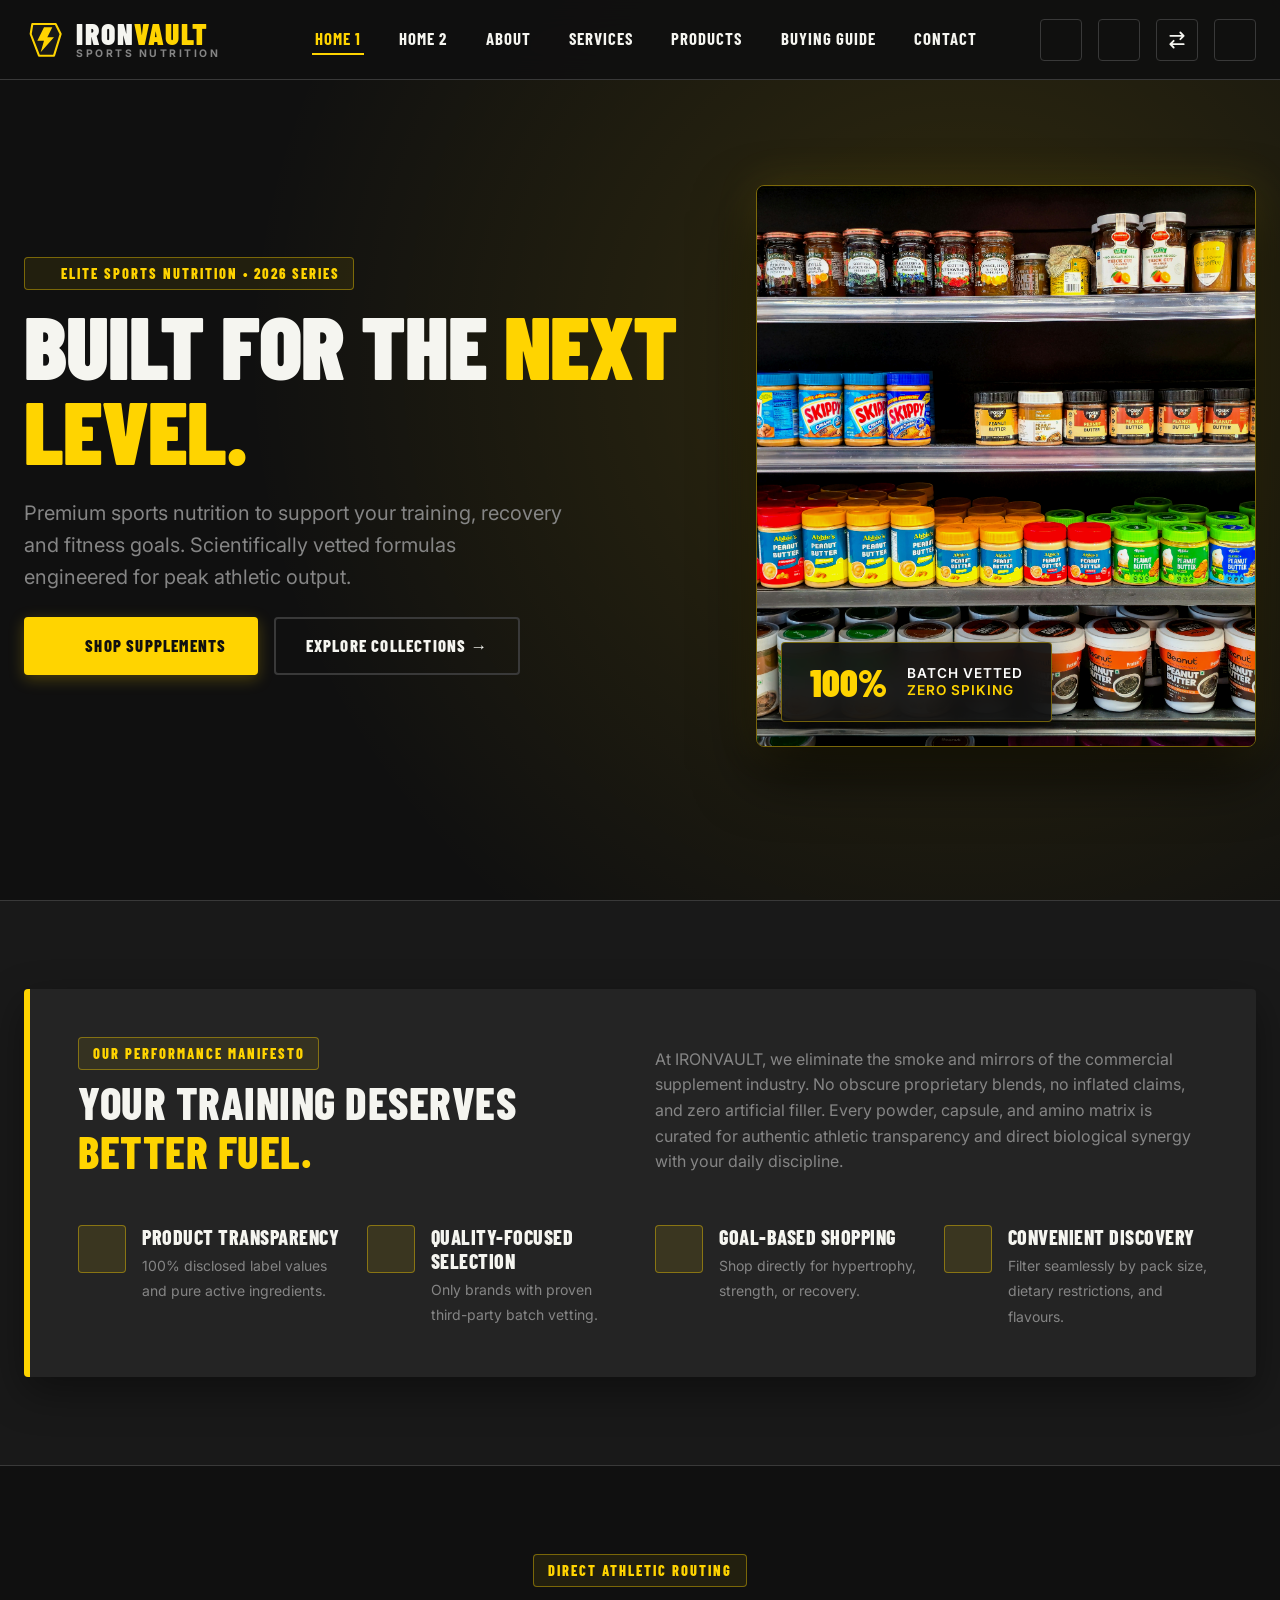
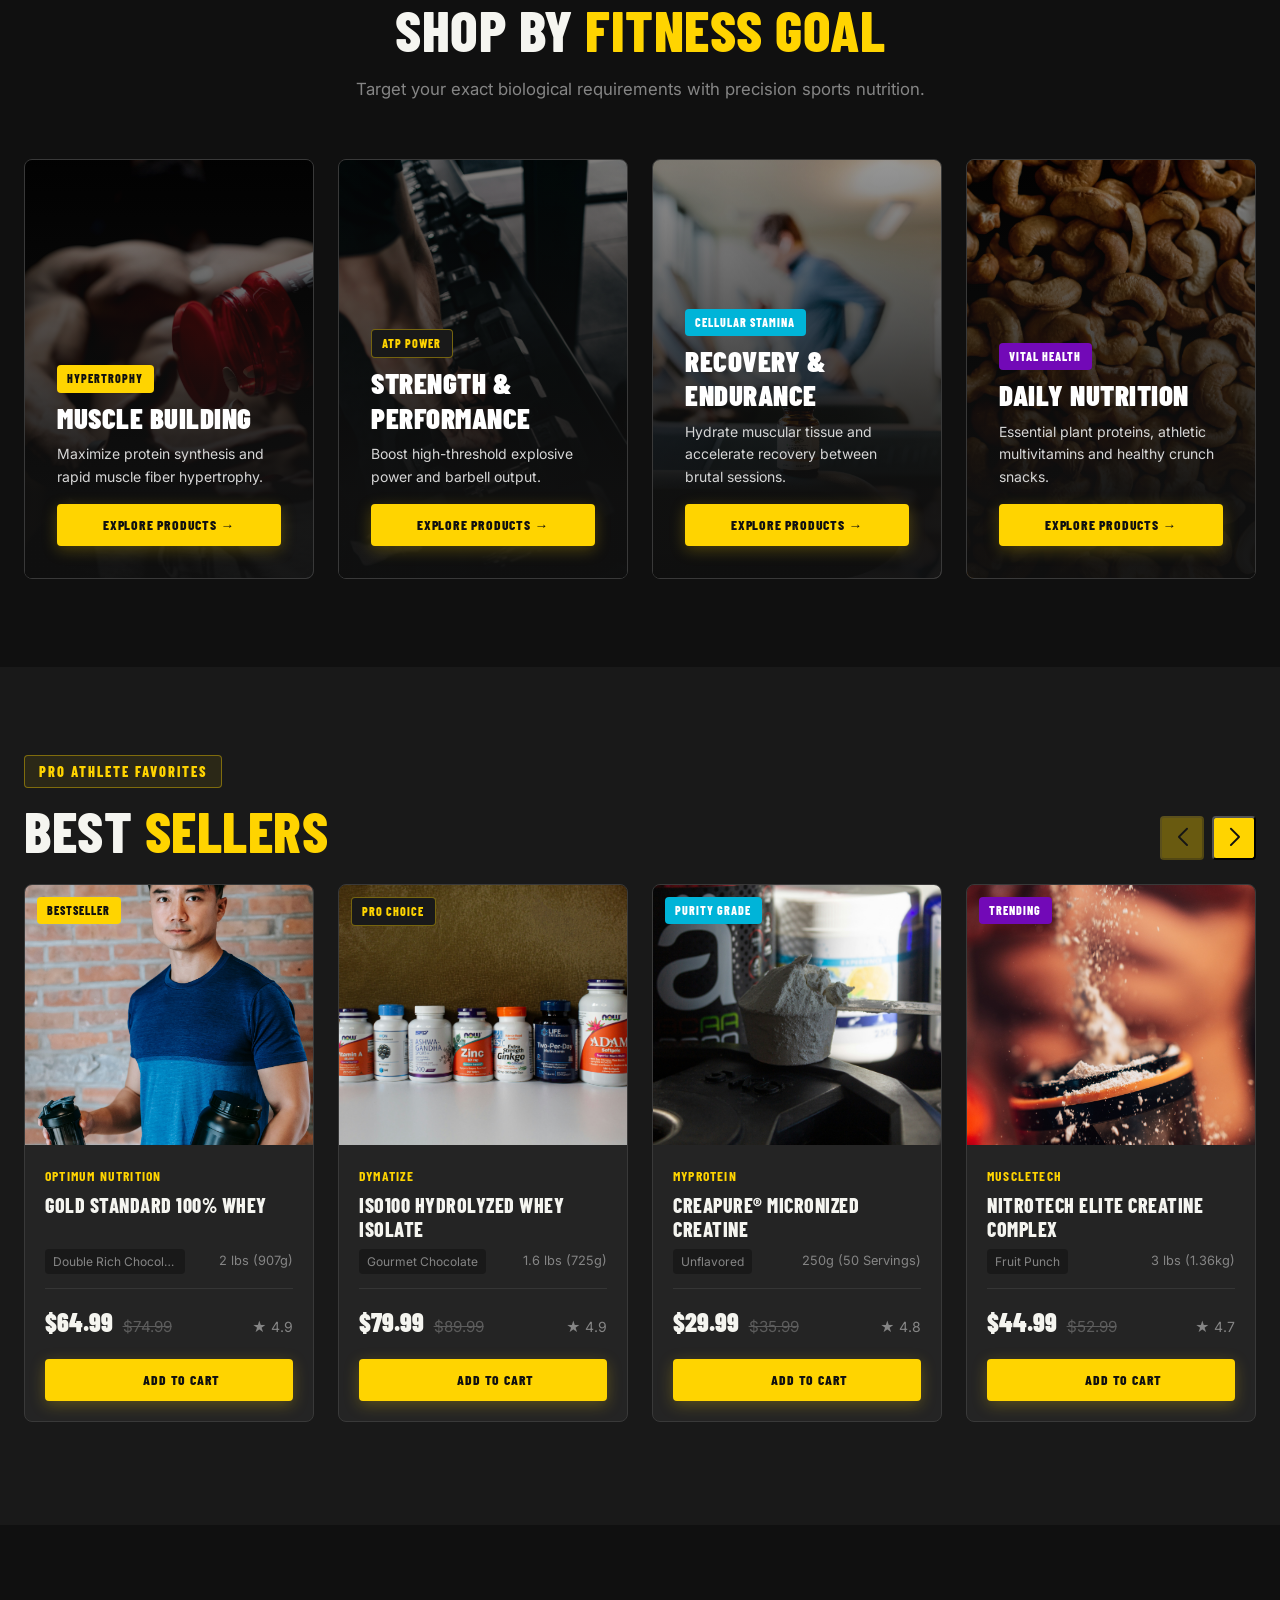
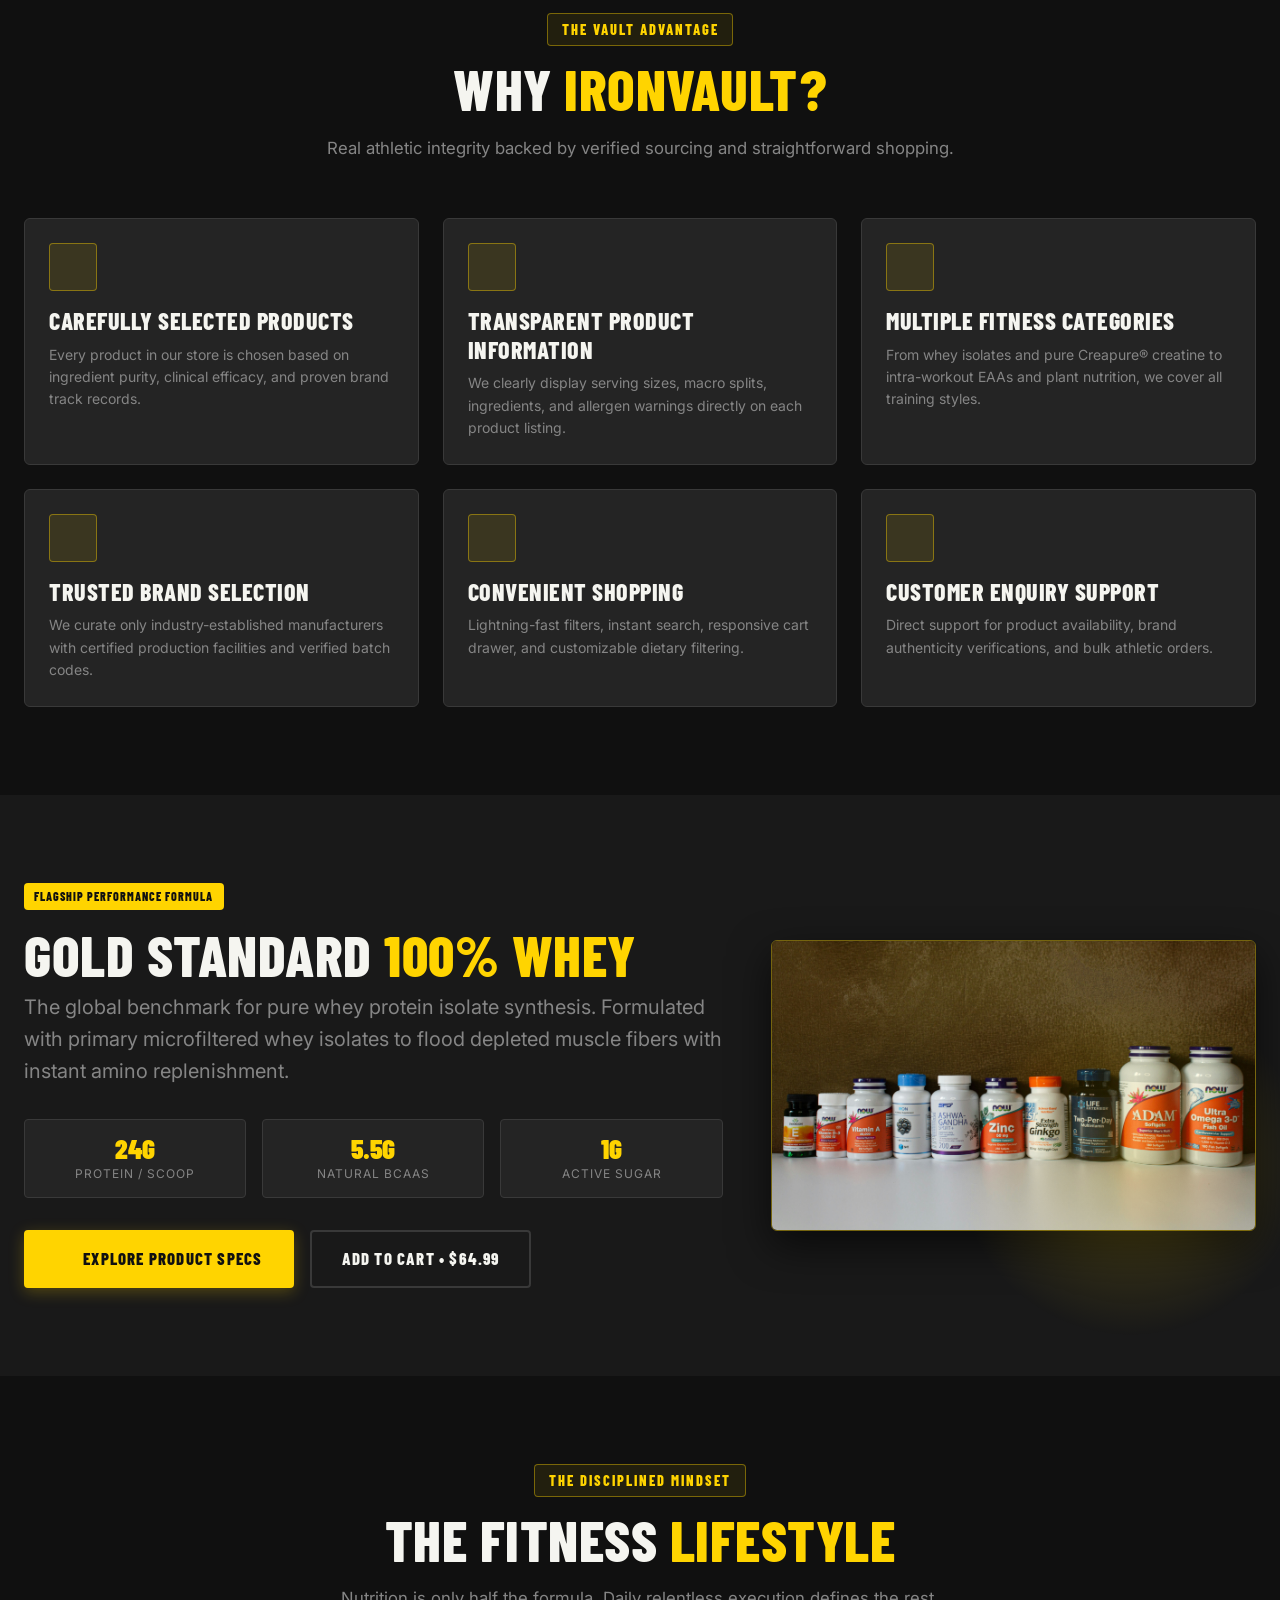
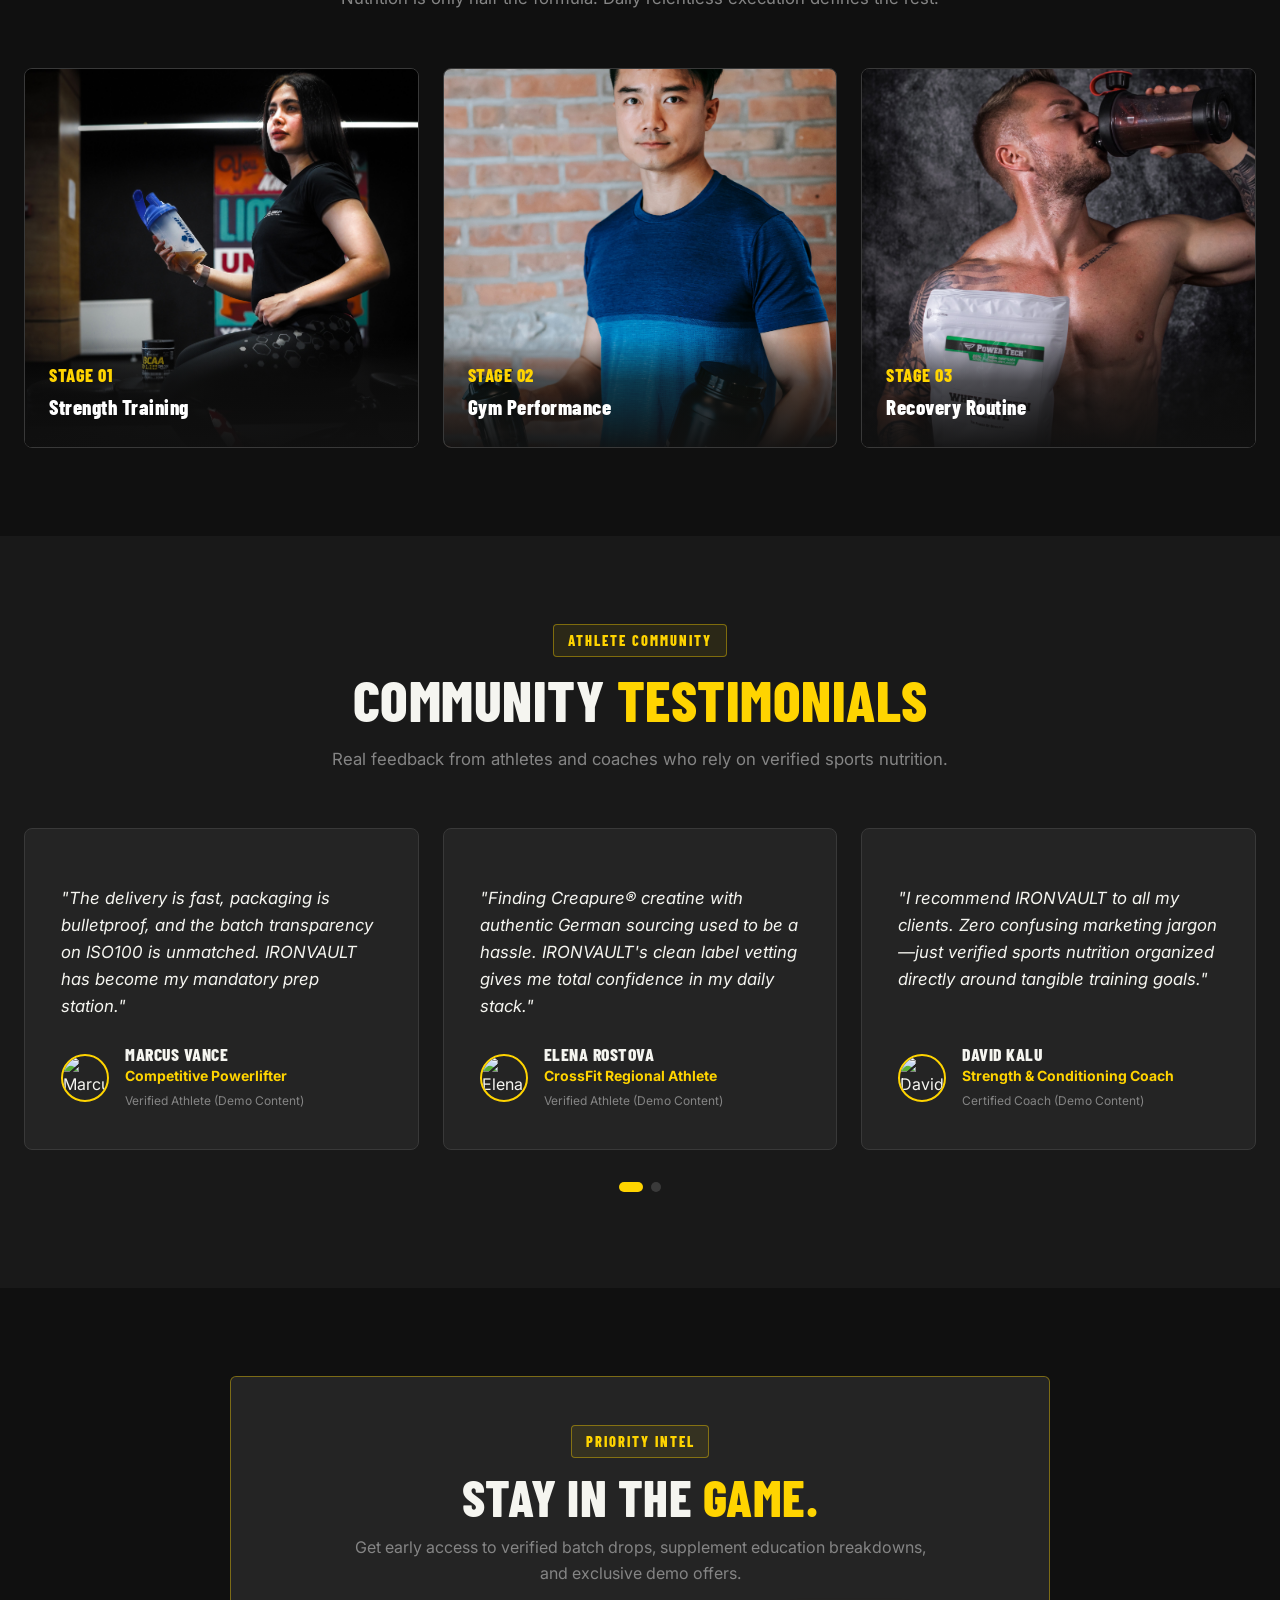
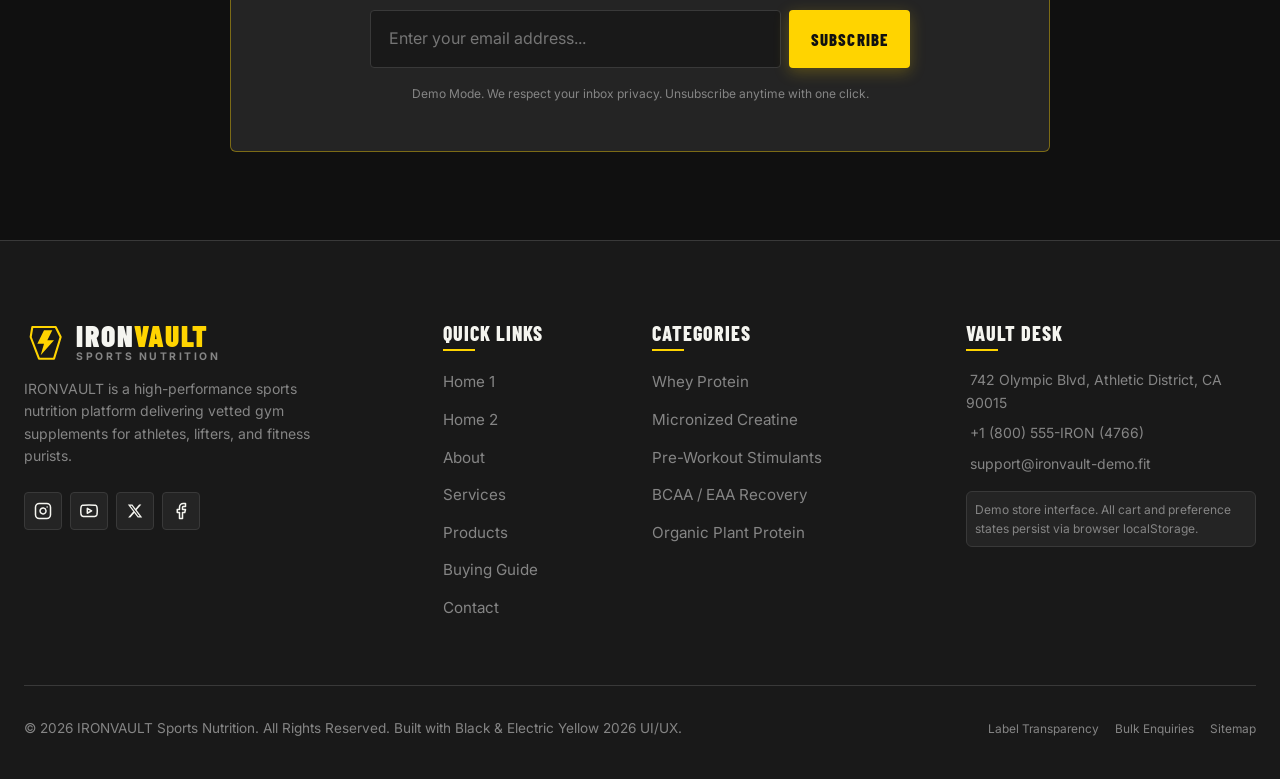
==== commit 48a71f3a: "style: format HTML and styles; push to repo" ====
--- a/index.html
+++ b/index.html
@@ -1,18 +1,22 @@
 <!DOCTYPE html>
 <html lang="en" data-theme="dark" dir="ltr">
+
 <head>
   <meta charset="UTF-8" />
   <meta name="viewport" content="width=device-width, initial-scale=1.0" />
   <title>IRONVAULT | Fuel Your Strength. Define Your Limits.</title>
-  <meta name="description" content="Premium sports nutrition and gym supplements store. Built for high-performance athletes, powerlifters, and fitness purists." />
-  
+  <meta name="description"
+    content="Premium sports nutrition and gym supplements store. Built for high-performance athletes, powerlifters, and fitness purists." />
+
   <!-- Favicon -->
   <link rel="icon" type="image/svg+xml" href="assets/images/favicon.svg" />
 
   <!-- Google Fonts -->
   <link rel="preconnect" href="https://fonts.googleapis.com" />
   <link rel="preconnect" href="https://fonts.gstatic.com" crossorigin />
-  <link href="https://fonts.googleapis.com/css2?family=Barlow+Condensed:ital,wght@0,400;0,600;0,700;0,800;0,900;1,700&family=Inter:wght@300;400;500;600;700&family=Syne:wght@700;800;900&display=swap" rel="stylesheet" />
+  <link
+    href="https://fonts.googleapis.com/css2?family=Barlow+Condensed:ital,wght@0,400;0,600;0,700;0,800;0,900;1,700&family=Inter:wght@300;400;500;600;700&family=Syne:wght@700;800;900&display=swap"
+    rel="stylesheet" />
 
   <!-- Bootstrap 5 CSS -->
   <link href="https://cdn.jsdelivr.net/npm/bootstrap@5.3.3/dist/css/bootstrap.min.css" rel="stylesheet" />
@@ -20,11 +24,12 @@
   <link rel="stylesheet" href="https://cdn.jsdelivr.net/npm/swiper@11/swiper-bundle.min.css" />
   <!-- AOS CSS -->
   <link href="https://unpkg.com/aos@2.3.1/dist/aos.css" rel="stylesheet" />
-  
+
   <!-- Core Theme Styles -->
   <link rel="stylesheet" href="css/style.css" />
   <link rel="stylesheet" href="css/custom.css" />
 </head>
+
 <body>
 
   <!-- ==========================================================================
@@ -36,8 +41,9 @@
       <!-- Brand Logo -->
       <a href="index.html" class="brand-logo-link" aria-label="IRONVAULT Home">
         <svg class="brand-logo-mark" viewBox="0 0 48 48" fill="none" xmlns="http://www.w3.org/2000/svg">
-          <polygon points="10,6 38,6 44,18 36,44 18,44 8,18" fill="#191919" stroke="#FFD400" stroke-width="2.5" stroke-linejoin="round"/>
-          <polygon points="24,10 34,10 28,22 36,22 20,40 24,26 16,26" fill="#FFD400"/>
+          <polygon points="10,6 38,6 44,18 36,44 18,44 8,18" fill="#191919" stroke="#FFD400" stroke-width="2.5"
+            stroke-linejoin="round" />
+          <polygon points="24,10 34,10 28,22 36,22 20,40 24,26 16,26" fill="#FFD400" />
         </svg>
         <div class="brand-logo-text">
           <span class="brand-logo-name">IRON<span class="text-electric">VAULT</span></span>
@@ -59,19 +65,23 @@
       <!-- Desktop Nav Actions (>1024px) -->
       <div class="desktop-nav-actions">
         <!-- Search Button -->
-        <button type="button" class="nav-icon-btn" onclick="IRONVAULT_STORE.toggleSearchModal(true)" title="Search Supplements">
+        <button type="button" class="nav-icon-btn" onclick="IRONVAULT_STORE.toggleSearchModal(true)"
+          title="Search Supplements">
           <i data-lucide="search" style="width: 20px; height: 20px;"></i>
         </button>
 
         <!-- Theme Switcher (Square Icon Button) -->
-        <button type="button" class="nav-icon-btn" onclick="IRONVAULT_STORE.toggleTheme()" title="Toggle Light/Dark Theme" aria-label="Toggle Theme">
+        <button type="button" class="nav-icon-btn" onclick="IRONVAULT_STORE.toggleTheme()"
+          title="Toggle Light/Dark Theme" aria-label="Toggle Theme">
           <i data-lucide="moon" class="theme-toggle-icon" style="width: 20px; height: 20px;"></i>
         </button>
 
         <!-- RTL/LTR Direction Switcher (Square Icon Button) -->
-        <button type="button" class="nav-icon-btn" onclick="IRONVAULT_STORE.toggleDirection()" title="Toggle RTL/LTR" aria-label="Toggle RTL/LTR">
-          <svg width="20" height="20" viewBox="0 0 24 24" fill="none" stroke="currentColor" stroke-width="2.2" stroke-linecap="round" stroke-linejoin="round">
-            <path d="M20 7H4M16 3l4 4-4 4M4 17h16M8 21l-4-4 4-4"/>
+        <button type="button" class="nav-icon-btn" onclick="IRONVAULT_STORE.toggleDirection()" title="Toggle RTL/LTR"
+          aria-label="Toggle RTL/LTR">
+          <svg width="20" height="20" viewBox="0 0 24 24" fill="none" stroke="currentColor" stroke-width="2.2"
+            stroke-linecap="round" stroke-linejoin="round">
+            <path d="M20 7H4M16 3l4 4-4 4M4 17h16M8 21l-4-4 4-4" />
           </svg>
         </button>
 
@@ -94,9 +104,11 @@
   <aside class="iron-offcanvas" id="ironMobileOffcanvas">
     <div class="offcanvas-header">
       <a href="index.html" class="brand-logo-link">
-        <svg class="brand-logo-mark" viewBox="0 0 48 48" fill="none" xmlns="http://www.w3.org/2000/svg" style="width: 32px; height: 32px;">
-          <polygon points="10,6 38,6 44,18 36,44 18,44 8,18" fill="#191919" stroke="#FFD400" stroke-width="2.5" stroke-linejoin="round"/>
-          <polygon points="24,10 34,10 28,22 36,22 20,40 24,26 16,26" fill="#FFD400"/>
+        <svg class="brand-logo-mark" viewBox="0 0 48 48" fill="none" xmlns="http://www.w3.org/2000/svg"
+          style="width: 32px; height: 32px;">
+          <polygon points="10,6 38,6 44,18 36,44 18,44 8,18" fill="#191919" stroke="#FFD400" stroke-width="2.5"
+            stroke-linejoin="round" />
+          <polygon points="24,10 34,10 28,22 36,22 20,40 24,26 16,26" fill="#FFD400" />
         </svg>
         <div class="brand-logo-text">
           <span class="brand-logo-name" style="font-size: 1.5rem;">IRON<span class="text-electric">VAULT</span></span>
@@ -108,13 +120,20 @@
     </div>
     <div class="offcanvas-body">
       <ul class="mobile-nav-links">
-        <li><a href="index.html" class="mobile-nav-link active"><span>Home 1</span><i data-lucide="chevron-right" style="width: 18px;"></i></a></li>
-        <li><a href="home-2.html" class="mobile-nav-link"><span>Home 2</span><i data-lucide="chevron-right" style="width: 18px;"></i></a></li>
-        <li><a href="about.html" class="mobile-nav-link"><span>About</span><i data-lucide="chevron-right" style="width: 18px;"></i></a></li>
-        <li><a href="services.html" class="mobile-nav-link"><span>Services</span><i data-lucide="chevron-right" style="width: 18px;"></i></a></li>
-        <li><a href="products.html" class="mobile-nav-link"><span>Products</span><i data-lucide="chevron-right" style="width: 18px;"></i></a></li>
-        <li><a href="buying-guide.html" class="mobile-nav-link"><span>Buying Guide</span><i data-lucide="chevron-right" style="width: 18px;"></i></a></li>
-        <li><a href="contact.html" class="mobile-nav-link"><span>Contact</span><i data-lucide="chevron-right" style="width: 18px;"></i></a></li>
+        <li><a href="index.html" class="mobile-nav-link active"><span>Home 1</span><i data-lucide="chevron-right"
+              style="width: 18px;"></i></a></li>
+        <li><a href="home-2.html" class="mobile-nav-link"><span>Home 2</span><i data-lucide="chevron-right"
+              style="width: 18px;"></i></a></li>
+        <li><a href="about.html" class="mobile-nav-link"><span>About</span><i data-lucide="chevron-right"
+              style="width: 18px;"></i></a></li>
+        <li><a href="services.html" class="mobile-nav-link"><span>Services</span><i data-lucide="chevron-right"
+              style="width: 18px;"></i></a></li>
+        <li><a href="products.html" class="mobile-nav-link"><span>Products</span><i data-lucide="chevron-right"
+              style="width: 18px;"></i></a></li>
+        <li><a href="buying-guide.html" class="mobile-nav-link"><span>Buying Guide</span><i data-lucide="chevron-right"
+              style="width: 18px;"></i></a></li>
+        <li><a href="contact.html" class="mobile-nav-link"><span>Contact</span><i data-lucide="chevron-right"
+              style="width: 18px;"></i></a></li>
       </ul>
 
       <div class="mobile-nav-controls">
@@ -156,7 +175,7 @@
     <!-- SECTION 1 – HERO -->
     <section class="home1-hero">
       <div id="threeCanvasContainer" class="three-canvas-bg"></div>
-      
+
       <div class="iron-container">
         <div class="hero-editorial-grid">
           <!-- Text Column -->
@@ -167,13 +186,14 @@
                 Elite Sports Nutrition &bull; 2026 Series
               </span>
             </div>
-            
+
             <h1 class="hero-headline-xl">
               BUILT FOR THE <span class="text-electric">NEXT LEVEL.</span>
             </h1>
 
             <p class="hero-sub-anim fs-5 text-muted-custom mb-4" style="max-width: 540px;">
-              Premium sports nutrition to support your training, recovery and fitness goals. Scientifically vetted formulas engineered for peak athletic output.
+              Premium sports nutrition to support your training, recovery and fitness goals. Scientifically vetted
+              formulas engineered for peak athletic output.
             </p>
 
             <div class="d-flex flex-wrap gap-3">
@@ -190,10 +210,9 @@
           <!-- Athlete Showcase Column -->
           <div>
             <div class="hero-athlete-showcase">
-              <img src="im/zoshua-colah-RLVijPav1kU-unsplash.jpg" 
-                   alt="Elite Athlete Heavy Training in Dark Gym" 
-                   class="hero-athlete-img" />
-              
+              <img src="im/zoshua-colah-RLVijPav1kU-unsplash.jpg" alt="Elite Athlete Heavy Training in Dark Gym"
+                class="hero-athlete-img" />
+
               <div class="hero-floating-stat">
                 <div class="floating-stat-num">100%</div>
                 <div class="floating-stat-label">
@@ -219,7 +238,10 @@
             </div>
             <div class="col-lg-6">
               <p class="fs-6 text-muted-custom mb-0">
-                At IRONVAULT, we eliminate the smoke and mirrors of the commercial supplement industry. No obscure proprietary blends, no inflated claims, and zero artificial filler. Every powder, capsule, and amino matrix is curated for authentic athletic transparency and direct biological synergy with your daily discipline.
+                At IRONVAULT, we eliminate the smoke and mirrors of the commercial supplement industry. No obscure
+                proprietary blends, no inflated claims, and zero artificial filler. Every powder, capsule, and amino
+                matrix is curated for authentic athletic transparency and direct biological synergy with your daily
+                discipline.
               </p>
             </div>
           </div>
@@ -261,7 +283,8 @@
               </div>
               <div>
                 <h5 class="mb-1">Convenient Discovery</h5>
-                <small class="text-muted-custom">Filter seamlessly by pack size, dietary restrictions, and flavours.</small>
+                <small class="text-muted-custom">Filter seamlessly by pack size, dietary restrictions, and
+                  flavours.</small>
               </div>
             </div>
           </div>
@@ -282,13 +305,14 @@
           <!-- Goal 1: Muscle Building -->
           <div class="col-lg-3 col-md-6 d-flex" data-aos="fade-up" data-aos-delay="100">
             <div class="goal-card w-100">
-              <img src="im/pexels-ibrahim-hafedh-433322428-16216609.jpg" 
-                   alt="Muscle Building Bodybuilding" class="goal-card-bg-img" />
+              <img src="im/pexels-ibrahim-hafedh-433322428-16216609.jpg" alt="Muscle Building Bodybuilding"
+                class="goal-card-bg-img" />
               <div class="goal-card-gradient"></div>
               <div class="goal-card-content">
                 <span class="badge-custom badge-bestseller mb-2">HYPERTROPHY</span>
                 <h3 class="goal-card-title">Muscle Building</h3>
-                <p class="small text-muted-custom mb-3">Maximize protein synthesis and rapid muscle fiber hypertrophy.</p>
+                <p class="small text-muted-custom mb-3">Maximize protein synthesis and rapid muscle fiber hypertrophy.
+                </p>
                 <a href="products.html?goal=Muscle%20Building" class="btn-iron btn-electric btn-sm-iron w-100">
                   Explore Products &rarr;
                 </a>
@@ -299,14 +323,15 @@
           <!-- Goal 2: Strength & Performance -->
           <div class="col-lg-3 col-md-6 d-flex" data-aos="fade-up" data-aos-delay="200">
             <div class="goal-card w-100">
-              <img src="im/ambitious-studio-rick-barrett-t9bG_FOXqMA-unsplash.jpg" 
-                   alt="Strength and Performance Barbell Lift" class="goal-card-bg-img" />
+              <img src="im/ambitious-studio-rick-barrett-t9bG_FOXqMA-unsplash.jpg"
+                alt="Strength and Performance Barbell Lift" class="goal-card-bg-img" />
               <div class="goal-card-gradient"></div>
               <div class="goal-card-content">
                 <span class="badge-custom badge-pro mb-2">ATP POWER</span>
                 <h3 class="goal-card-title">Strength &amp; Performance</h3>
                 <p class="small text-muted-custom mb-3">Boost high-threshold explosive power and barbell output.</p>
-                <a href="products.html?goal=Strength%20%26%20Performance" class="btn-iron btn-electric btn-sm-iron w-100">
+                <a href="products.html?goal=Strength%20%26%20Performance"
+                  class="btn-iron btn-electric btn-sm-iron w-100">
                   Explore Products &rarr;
                 </a>
               </div>
@@ -316,13 +341,14 @@
           <!-- Goal 3: Recovery & Endurance -->
           <div class="col-lg-3 col-md-6 d-flex" data-aos="fade-up" data-aos-delay="300">
             <div class="goal-card w-100">
-              <img src="im/pexels-tree-of-life-seeds-1708680-3640733.jpg" 
-                   alt="Recovery and Endurance Training" class="goal-card-bg-img" />
+              <img src="im/pexels-tree-of-life-seeds-1708680-3640733.jpg" alt="Recovery and Endurance Training"
+                class="goal-card-bg-img" />
               <div class="goal-card-gradient"></div>
               <div class="goal-card-content">
                 <span class="badge-custom badge-purity mb-2">CELLULAR STAMINA</span>
                 <h3 class="goal-card-title">Recovery &amp; Endurance</h3>
-                <p class="small text-muted-custom mb-3">Hydrate muscular tissue and accelerate recovery between brutal sessions.</p>
+                <p class="small text-muted-custom mb-3">Hydrate muscular tissue and accelerate recovery between brutal
+                  sessions.</p>
                 <a href="products.html?goal=Recovery" class="btn-iron btn-electric btn-sm-iron w-100">
                   Explore Products &rarr;
                 </a>
@@ -333,13 +359,14 @@
           <!-- Goal 4: Daily Nutrition -->
           <div class="col-lg-3 col-md-6 d-flex" data-aos="fade-up" data-aos-delay="400">
             <div class="goal-card w-100">
-              <img src="im/pexels-shuvalova-natalia-415991090-18876240.jpg" 
-                   alt="Daily Nutrition and Plant Protein" class="goal-card-bg-img" />
+              <img src="im/pexels-shuvalova-natalia-415991090-18876240.jpg" alt="Daily Nutrition and Plant Protein"
+                class="goal-card-bg-img" />
               <div class="goal-card-gradient"></div>
               <div class="goal-card-content">
                 <span class="badge-custom badge-trending mb-2">VITAL HEALTH</span>
                 <h3 class="goal-card-title">Daily Nutrition</h3>
-                <p class="small text-muted-custom mb-3">Essential plant proteins, athletic multivitamins and healthy crunch snacks.</p>
+                <p class="small text-muted-custom mb-3">Essential plant proteins, athletic multivitamins and healthy
+                  crunch snacks.</p>
                 <a href="products.html?goal=Daily%20Nutrition" class="btn-iron btn-electric btn-sm-iron w-100">
                   Explore Products &rarr;
                 </a>
@@ -379,7 +406,8 @@
         <div class="section-header" data-aos="fade-up">
           <span class="section-tag">The Vault Advantage</span>
           <h2 class="section-title">WHY <span class="text-electric">IRONVAULT?</span></h2>
-          <p class="section-subtitle">Real athletic integrity backed by verified sourcing and straightforward shopping.</p>
+          <p class="section-subtitle">Real athletic integrity backed by verified sourcing and straightforward shopping.
+          </p>
         </div>
 
         <div class="row g-4">
@@ -389,7 +417,8 @@
                 <i data-lucide="check-square" style="width: 24px; height: 24px;"></i>
               </div>
               <h4 class="mb-2">Carefully Selected Products</h4>
-              <p class="small text-muted-custom mb-0">Every product in our store is chosen based on ingredient purity, clinical efficacy, and proven brand track records.</p>
+              <p class="small text-muted-custom mb-0">Every product in our store is chosen based on ingredient purity,
+                clinical efficacy, and proven brand track records.</p>
             </div>
           </div>
 
@@ -399,7 +428,8 @@
                 <i data-lucide="file-text" style="width: 24px; height: 24px;"></i>
               </div>
               <h4 class="mb-2">Transparent Product Information</h4>
-              <p class="small text-muted-custom mb-0">We clearly display serving sizes, macro splits, ingredients, and allergen warnings directly on each product listing.</p>
+              <p class="small text-muted-custom mb-0">We clearly display serving sizes, macro splits, ingredients, and
+                allergen warnings directly on each product listing.</p>
             </div>
           </div>
 
@@ -409,7 +439,8 @@
                 <i data-lucide="layers" style="width: 24px; height: 24px;"></i>
               </div>
               <h4 class="mb-2">Multiple Fitness Categories</h4>
-              <p class="small text-muted-custom mb-0">From whey isolates and pure Creapure® creatine to intra-workout EAAs and plant nutrition, we cover all training styles.</p>
+              <p class="small text-muted-custom mb-0">From whey isolates and pure Creapure® creatine to intra-workout
+                EAAs and plant nutrition, we cover all training styles.</p>
             </div>
           </div>
 
@@ -419,7 +450,8 @@
                 <i data-lucide="award" style="width: 24px; height: 24px;"></i>
               </div>
               <h4 class="mb-2">Trusted Brand Selection</h4>
-              <p class="small text-muted-custom mb-0">We curate only industry-established manufacturers with certified production facilities and verified batch codes.</p>
+              <p class="small text-muted-custom mb-0">We curate only industry-established manufacturers with certified
+                production facilities and verified batch codes.</p>
             </div>
           </div>
 
@@ -429,7 +461,8 @@
                 <i data-lucide="shopping-cart" style="width: 24px; height: 24px;"></i>
               </div>
               <h4 class="mb-2">Convenient Shopping</h4>
-              <p class="small text-muted-custom mb-0">Lightning-fast filters, instant search, responsive cart drawer, and customizable dietary filtering.</p>
+              <p class="small text-muted-custom mb-0">Lightning-fast filters, instant search, responsive cart drawer,
+                and customizable dietary filtering.</p>
             </div>
           </div>
 
@@ -439,7 +472,8 @@
                 <i data-lucide="message-square" style="width: 24px; height: 24px;"></i>
               </div>
               <h4 class="mb-2">Customer Enquiry Support</h4>
-              <p class="small text-muted-custom mb-0">Direct support for product availability, brand authenticity verifications, and bulk athletic orders.</p>
+              <p class="small text-muted-custom mb-0">Direct support for product availability, brand authenticity
+                verifications, and bulk athletic orders.</p>
             </div>
           </div>
         </div>
@@ -457,7 +491,8 @@
                 GOLD STANDARD <span class="text-electric">100% WHEY</span>
               </h2>
               <p class="fs-5 text-muted-custom mb-4">
-                The global benchmark for pure whey protein isolate synthesis. Formulated with primary microfiltered whey isolates to flood depleted muscle fibers with instant amino replenishment.
+                The global benchmark for pure whey protein isolate synthesis. Formulated with primary microfiltered whey
+                isolates to flood depleted muscle fibers with instant amino replenishment.
               </p>
 
               <!-- Product Specifications -->
@@ -488,9 +523,9 @@
             </div>
 
             <div class="col-lg-5 text-center">
-              <img src="im/andrey-khoviakov-L5gVuzoP8DU-unsplash.jpg" 
-                   alt="Gold Standard Whey Protein Jar" 
-                   class="img-fluid rounded" style="max-height: 440px; width: 100%; object-fit: cover; border: 1px solid var(--border-electric); box-shadow: 0 15px 40px rgba(0,0,0,0.6);" />
+              <img src="im/andrey-khoviakov-L5gVuzoP8DU-unsplash.jpg" alt="Gold Standard Whey Protein Jar"
+                class="img-fluid rounded"
+                style="max-height: 440px; width: 100%; object-fit: cover; border: 1px solid var(--border-electric); box-shadow: 0 15px 40px rgba(0,0,0,0.6);" />
             </div>
           </div>
         </div>
@@ -503,15 +538,16 @@
         <div class="section-header" data-aos="fade-up">
           <span class="section-tag">The Disciplined Mindset</span>
           <h2 class="section-title">THE FITNESS <span class="text-electric">LIFESTYLE</span></h2>
-          <p class="section-subtitle">Nutrition is only half the formula. Daily relentless execution defines the rest.</p>
+          <p class="section-subtitle">Nutrition is only half the formula. Daily relentless execution defines the rest.
+          </p>
         </div>
 
         <div class="row g-4">
           <!-- Strength Training -->
           <div class="col-lg-4 col-md-6" data-aos="fade-up" data-aos-delay="100">
             <div class="lifestyle-card">
-              <img src="im/pexels-ibrahim-hafedh-433322428-16412053.jpg" 
-                   alt="Heavy Barbell Squat Strength Training" class="lifestyle-img" />
+              <img src="im/pexels-ibrahim-hafedh-433322428-16412053.jpg" alt="Heavy Barbell Squat Strength Training"
+                class="lifestyle-img" />
               <div class="lifestyle-caption">
                 <span class="text-electric d-block small">STAGE 01</span>
                 Strength Training
@@ -522,8 +558,8 @@
           <!-- Gym Performance -->
           <div class="col-lg-4 col-md-6" data-aos="fade-up" data-aos-delay="200">
             <div class="lifestyle-card">
-              <img src="im/pexels-andres-ayrton-6551143.jpg" 
-                   alt="High Intensity Gym Performance" class="lifestyle-img" />
+              <img src="im/pexels-andres-ayrton-6551143.jpg" alt="High Intensity Gym Performance"
+                class="lifestyle-img" />
               <div class="lifestyle-caption">
                 <span class="text-electric d-block small">STAGE 02</span>
                 Gym Performance
@@ -534,8 +570,8 @@
           <!-- Recovery Routine -->
           <div class="col-lg-4 col-md-12" data-aos="fade-up" data-aos-delay="300">
             <div class="lifestyle-card">
-              <img src="im/pexels-octavianpopa-5236668.jpg" 
-                   alt="Hydration and Post-Workout Recovery Routine" class="lifestyle-img" />
+              <img src="im/pexels-octavianpopa-5236668.jpg" alt="Hydration and Post-Workout Recovery Routine"
+                class="lifestyle-img" />
               <div class="lifestyle-caption">
                 <span class="text-electric d-block small">STAGE 03</span>
                 Recovery Routine
@@ -567,15 +603,19 @@
     <!-- SECTION 9 – NEWSLETTER -->
     <section class="section-padding position-relative overflow-hidden">
       <div class="iron-container text-center">
-        <div class="p-5 bg-card-custom rounded border mx-auto" style="max-width: 820px; border-color: var(--border-electric) !important;" data-aos="zoom-in">
+        <div class="p-5 bg-card-custom rounded border mx-auto"
+          style="max-width: 820px; border-color: var(--border-electric) !important;" data-aos="zoom-in">
           <span class="section-tag mb-2">Priority Intel</span>
-          <h2 class="display-font mb-2" style="font-size: clamp(2.4rem, 4vw, 3.6rem);">STAY IN THE <span class="text-electric">GAME.</span></h2>
+          <h2 class="display-font mb-2" style="font-size: clamp(2.4rem, 4vw, 3.6rem);">STAY IN THE <span
+              class="text-electric">GAME.</span></h2>
           <p class="text-muted-custom mb-4" style="max-width: 580px; margin-left: auto; margin-right: auto;">
             Get early access to verified batch drops, supplement education breakdowns, and exclusive demo offers.
           </p>
 
-          <form class="newsletter-form d-flex flex-column flex-sm-row gap-2 justify-content-center mx-auto" style="max-width: 540px;">
-            <input type="email" class="iron-form-control flex-grow-1" placeholder="Enter your email address..." required />
+          <form class="newsletter-form d-flex flex-column flex-sm-row gap-2 justify-content-center mx-auto"
+            style="max-width: 540px;">
+            <input type="email" class="iron-form-control flex-grow-1" placeholder="Enter your email address..."
+              required />
             <button type="submit" class="btn-iron btn-electric">
               Subscribe
             </button>
@@ -598,8 +638,9 @@
         <div class="col-lg-4 col-md-6">
           <a href="index.html" class="brand-logo-link mb-3">
             <svg class="brand-logo-mark" viewBox="0 0 48 48" fill="none" xmlns="http://www.w3.org/2000/svg">
-              <polygon points="10,6 38,6 44,18 36,44 18,44 8,18" fill="#191919" stroke="#FFD400" stroke-width="2.5" stroke-linejoin="round"/>
-              <polygon points="24,10 34,10 28,22 36,22 20,40 24,26 16,26" fill="#FFD400"/>
+              <polygon points="10,6 38,6 44,18 36,44 18,44 8,18" fill="#191919" stroke="#FFD400" stroke-width="2.5"
+                stroke-linejoin="round" />
+              <polygon points="24,10 34,10 28,22 36,22 20,40 24,26 16,26" fill="#FFD400" />
             </svg>
             <div class="brand-logo-text">
               <span class="brand-logo-name">IRON<span class="text-electric">VAULT</span></span>
@@ -607,29 +648,38 @@
             </div>
           </a>
           <p class="small text-muted-custom mb-4" style="max-width: 320px;">
-            IRONVAULT is a high-performance sports nutrition platform delivering vetted gym supplements for athletes, lifters, and fitness purists.
+            IRONVAULT is a high-performance sports nutrition platform delivering vetted gym supplements for athletes,
+            lifters, and fitness purists.
           </p>
           <div class="d-flex gap-2">
-            <a href="https://instagram.com" target="_blank" rel="noopener" class="social-icon-btn" aria-label="Instagram">
-              <svg width="18" height="18" viewBox="0 0 24 24" fill="none" stroke="currentColor" stroke-width="2" stroke-linecap="round" stroke-linejoin="round">
+            <a href="https://instagram.com" target="_blank" rel="noopener" class="social-icon-btn"
+              aria-label="Instagram">
+              <svg width="18" height="18" viewBox="0 0 24 24" fill="none" stroke="currentColor" stroke-width="2"
+                stroke-linecap="round" stroke-linejoin="round">
                 <rect x="2" y="2" width="20" height="20" rx="5" ry="5"></rect>
                 <path d="M16 11.37A4 4 0 1 1 12.63 8 4 4 0 0 1 16 11.37z"></path>
                 <line x1="17.5" y1="6.5" x2="17.51" y2="6.5"></line>
               </svg>
             </a>
             <a href="https://youtube.com" target="_blank" rel="noopener" class="social-icon-btn" aria-label="YouTube">
-              <svg width="18" height="18" viewBox="0 0 24 24" fill="none" stroke="currentColor" stroke-width="2" stroke-linecap="round" stroke-linejoin="round">
-                <path d="M22.54 6.42a2.78 2.78 0 0 0-1.94-2C18.88 4 12 4 12 4s-6.88 0-8.6.46a2.78 2.78 0 0 0-1.94 2A29 29 0 0 0 1 11.75a29 29 0 0 0 .46 5.33A2.78 2.78 0 0 0 3.4 19c1.72.46 8.6.46 8.6.46s6.88 0 8.6-.46a2.78 2.78 0 0 0 1.94-2 29 29 0 0 0 .46-5.25 29 29 0 0 0-.46-5.33z"></path>
+              <svg width="18" height="18" viewBox="0 0 24 24" fill="none" stroke="currentColor" stroke-width="2"
+                stroke-linecap="round" stroke-linejoin="round">
+                <path
+                  d="M22.54 6.42a2.78 2.78 0 0 0-1.94-2C18.88 4 12 4 12 4s-6.88 0-8.6.46a2.78 2.78 0 0 0-1.94 2A29 29 0 0 0 1 11.75a29 29 0 0 0 .46 5.33A2.78 2.78 0 0 0 3.4 19c1.72.46 8.6.46 8.6.46s6.88 0 8.6-.46a2.78 2.78 0 0 0 1.94-2 29 29 0 0 0 .46-5.25 29 29 0 0 0-.46-5.33z">
+                </path>
                 <polygon points="9.75 15.02 15.5 11.75 9.75 8.48 9.75 15.02"></polygon>
               </svg>
             </a>
-            <a href="https://twitter.com" target="_blank" rel="noopener" class="social-icon-btn" aria-label="X / Twitter">
+            <a href="https://twitter.com" target="_blank" rel="noopener" class="social-icon-btn"
+              aria-label="X / Twitter">
               <svg width="16" height="16" viewBox="0 0 24 24" fill="currentColor">
-                <path d="M18.244 2.25h3.308l-7.227 8.26 8.502 11.24H16.17l-5.214-6.817L4.99 21.75H1.68l7.73-8.835L1.254 2.25H8.08l4.713 6.231zm-1.161 17.52h1.833L7.084 4.126H5.117z"/>
+                <path
+                  d="M18.244 2.25h3.308l-7.227 8.26 8.502 11.24H16.17l-5.214-6.817L4.99 21.75H1.68l7.73-8.835L1.254 2.25H8.08l4.713 6.231zm-1.161 17.52h1.833L7.084 4.126H5.117z" />
               </svg>
             </a>
             <a href="https://facebook.com" target="_blank" rel="noopener" class="social-icon-btn" aria-label="Facebook">
-              <svg width="18" height="18" viewBox="0 0 24 24" fill="none" stroke="currentColor" stroke-width="2" stroke-linecap="round" stroke-linejoin="round">
+              <svg width="18" height="18" viewBox="0 0 24 24" fill="none" stroke="currentColor" stroke-width="2"
+                stroke-linecap="round" stroke-linejoin="round">
                 <path d="M18 2h-3a5 5 0 0 0-5 5v3H7v4h3v8h4v-8h3l1-4h-4V7a1 1 0 0 1 1-1h3z"></path>
               </svg>
             </a>
@@ -677,7 +727,8 @@
             <i data-lucide="mail" style="width: 14px;" class="text-electric me-1"></i>
             support@ironvault-demo.fit
           </p>
-          <div class="p-2 bg-card-custom rounded border small text-muted-custom" style="border-color: var(--border-color) !important; font-size: 0.75rem;">
+          <div class="p-2 bg-card-custom rounded border small text-muted-custom"
+            style="border-color: var(--border-color) !important; font-size: 0.75rem;">
             Demo store interface. All cart and preference states persist via browser localStorage.
           </div>
         </div>
@@ -686,7 +737,8 @@
       <!-- Footer Bottom -->
       <div class="footer-bottom">
         <div>
-          &copy; 2026 IRONVAULT Sports Nutrition. All Rights Reserved. Built with Black &amp; Electric Yellow 2026 UI/UX.
+          &copy; 2026 IRONVAULT Sports Nutrition. All Rights Reserved. Built with Black &amp; Electric Yellow 2026
+          UI/UX.
         </div>
         <div class="d-flex gap-3">
           <a href="buying-guide.html" class="text-muted-custom small">Label Transparency</a>
@@ -707,7 +759,8 @@
         <i data-lucide="shopping-bag" style="width: 22px; color: var(--color-electric);"></i>
         <h3 class="display-font mb-0">YOUR CART</h3>
       </div>
-      <button type="button" class="nav-icon-btn" onclick="IRONVAULT_STORE.toggleCartDrawer(false)" aria-label="Close Cart">
+      <button type="button" class="nav-icon-btn" onclick="IRONVAULT_STORE.toggleCartDrawer(false)"
+        aria-label="Close Cart">
         <i data-lucide="x" style="width: 20px;"></i>
       </button>
     </div>
@@ -743,11 +796,14 @@
   <!-- ==========================================================================
        LIVE SEARCH MODAL
        ========================================================================== -->
-  <div class="iron-search-modal" id="ironSearchModal" onclick="if(event.target === this) IRONVAULT_STORE.toggleSearchModal(false)">
+  <div class="iron-search-modal" id="ironSearchModal"
+    onclick="if(event.target === this) IRONVAULT_STORE.toggleSearchModal(false)">
     <div class="search-box-container">
       <div class="search-input-wrap">
         <i data-lucide="search" style="width: 28px; height: 28px; color: var(--color-electric);"></i>
-        <input type="text" id="searchModalInput" class="search-modal-input" placeholder="Search protein, creatine, brands, goals..." oninput="IRONVAULT_STORE.handleLiveSearch(this.value)" />
+        <input type="text" id="searchModalInput" class="search-modal-input"
+          placeholder="Search protein, creatine, brands, goals..."
+          oninput="IRONVAULT_STORE.handleLiveSearch(this.value)" />
         <button type="button" class="nav-icon-btn" onclick="IRONVAULT_STORE.toggleSearchModal(false)">
           <i data-lucide="x" style="width: 20px;"></i>
         </button>
@@ -777,18 +833,21 @@
         </div>
         <div class="modal-body modal-body-iron" id="checkoutModalBody">
           <div id="checkoutSummaryContent"></div>
-          
+
           <form onsubmit="IRONVAULT_STORE.submitDemoOrder(event)">
             <h5 class="form-label-iron small mb-3">Shipping Details (Demo):</h5>
             <div class="mb-3">
               <input type="text" class="iron-form-control mb-2" placeholder="Full Name" required value="Alex Mercer" />
-              <input type="email" class="iron-form-control mb-2" placeholder="Email Address" required value="alex.athlete@example.com" />
-              <input type="text" class="iron-form-control" placeholder="Street Address" required value="101 Spartan Way, Apt 4B" />
+              <input type="email" class="iron-form-control mb-2" placeholder="Email Address" required
+                value="alex.athlete@example.com" />
+              <input type="text" class="iron-form-control" placeholder="Street Address" required
+                value="101 Spartan Way, Apt 4B" />
             </div>
 
             <div class="p-3 bg-secondary-custom rounded mb-3">
               <span class="badge-custom badge-pro mb-1">FRONTEND DEMO SIMULATION</span>
-              <p class="small text-muted-custom mb-0">No actual payment method is required or stored. Clicking place order completes a demo purchase cycle.</p>
+              <p class="small text-muted-custom mb-0">No actual payment method is required or stored. Clicking place
+                order completes a demo purchase cycle.</p>
             </div>
 
             <button type="submit" id="checkoutSubmitBtn" class="btn-iron btn-electric w-100">
@@ -802,8 +861,9 @@
 
   <!-- Back to Top Button -->
   <button type="button" class="back-to-top-btn" id="backToTopBtn" aria-label="Back to Top" title="Back to Top">
-    <svg width="22" height="22" viewBox="0 0 24 24" fill="none" stroke="currentColor" stroke-width="2.5" stroke-linecap="round" stroke-linejoin="round">
-      <path d="M18 15l-6-6-6 6"/>
+    <svg width="22" height="22" viewBox="0 0 24 24" fill="none" stroke="currentColor" stroke-width="2.5"
+      stroke-linecap="round" stroke-linejoin="round">
+      <path d="M18 15l-6-6-6 6" />
     </svg>
   </button>
 
@@ -822,5 +882,5 @@
   <script src="js/main.js"></script>
   <script src="js/home-1.js"></script>
 </body>
-</html>
-
+
+</html>
--- a/css/custom.css
+++ b/css/custom.css
@@ -4,7 +4,7 @@
 
 /* Cybernetic Grid & Ambient Lighting */
 .cyber-grid-bg {
-  background-image: 
+  background-image:
     linear-gradient(rgba(255, 212, 0, 0.03) 1px, transparent 1px),
     linear-gradient(90deg, rgba(255, 212, 0, 0.03) 1px, transparent 1px);
   background-size: 40px 40px;
@@ -151,7 +151,7 @@
   align-items: center;
   gap: 1.25rem;
   z-index: 3;
-  box-shadow: 0 10px 30px rgba(0,0,0,0.8);
+  box-shadow: 0 10px 30px rgba(0, 0, 0, 0.8);
 }
 
 .floating-stat-num {
@@ -185,7 +185,7 @@
   padding: 3rem;
   border-radius: var(--radius-sm);
   position: relative;
-  box-shadow: 0 15px 40px rgba(0,0,0,0.4);
+  box-shadow: 0 15px 40px rgba(0, 0, 0, 0.4);
 }
 
 [dir="rtl"] .statement-box {
@@ -261,7 +261,7 @@
   left: 0;
   width: 100%;
   height: 100%;
-  background: linear-gradient(180deg, rgba(16,16,16,0.1) 0%, rgba(16,16,16,0.94) 80%);
+  background: linear-gradient(180deg, rgba(16, 16, 16, 0.1) 0%, rgba(16, 16, 16, 0.94) 80%);
 }
 
 .goal-card-content {
@@ -361,7 +361,7 @@
   left: 0;
   right: 0;
   padding: 1.5rem;
-  background: linear-gradient(0deg, rgba(16,16,16,0.96) 0%, rgba(16,16,16,0.65) 60%, transparent 100%);
+  background: linear-gradient(0deg, rgba(16, 16, 16, 0.96) 0%, rgba(16, 16, 16, 0.65) 60%, transparent 100%);
   font-family: var(--font-display);
   font-size: 1.3rem;
   font-weight: 800;
@@ -667,7 +667,7 @@
   background: var(--bg-card-hover);
   border-color: var(--color-electric);
   transform: translateY(-4px);
-  box-shadow: 0 10px 25px rgba(0,0,0,0.5), var(--shadow-electric);
+  box-shadow: 0 10px 25px rgba(0, 0, 0, 0.5), var(--shadow-electric);
 }
 
 .category-icon-wrap {
@@ -769,7 +769,7 @@
 .service-feature-card:hover {
   border-color: var(--color-electric);
   transform: translateY(-6px);
-  box-shadow: 0 15px 40px rgba(0,0,0,0.6), var(--shadow-electric);
+  box-shadow: 0 15px 40px rgba(0, 0, 0, 0.6), var(--shadow-electric);
 }
 
 .service-feature-card:hover::before {
@@ -781,7 +781,7 @@
   border: 1px solid var(--border-electric);
   border-radius: var(--radius-lg);
   padding: 3rem;
-  box-shadow: 0 20px 50px rgba(0,0,0,0.6);
+  box-shadow: 0 20px 50px rgba(0, 0, 0, 0.6);
 }
 
 /* ==========================================================================
@@ -1045,6 +1045,7 @@
    RESPONSIVE BREAKPOINTS (360px, 768px, 1024px, 1366px, 1920px, 2560px, 4K)
    ========================================================================== */
 @media (max-width: 1024px) {
+
   .hero-editorial-grid,
   .hero-market-layout,
   .catalog-layout,
@@ -1052,7 +1053,7 @@
     grid-template-columns: 1fr;
     gap: 2.5rem;
   }
-  
+
   .filter-sidebar {
     position: static;
   }
@@ -1083,12 +1084,12 @@
   .contact-form-box {
     padding: 1.75rem;
   }
-  
+
   .catalog-toolbar {
     flex-direction: column;
     align-items: stretch;
   }
-  
+
   .search-input-catalog {
     min-width: 100%;
   }
@@ -1219,4 +1220,4 @@
   .label-inspector-grid {
     gap: 1.5rem !important;
   }
-}
+}
